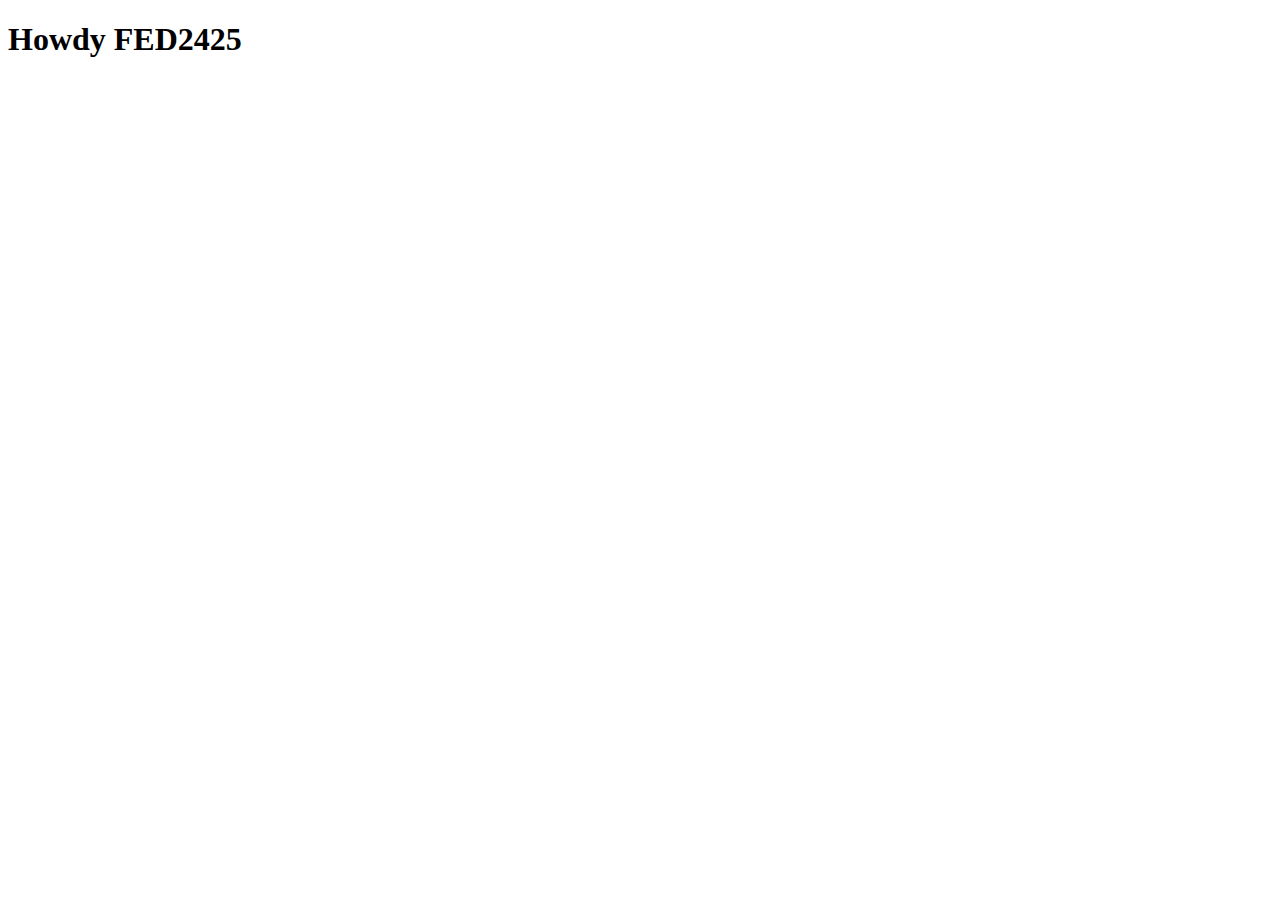
==== index.html @ ecd99db1 "Add files via upload" ====
<!DOCTYPE html>
<html lang="nl">
	
<head>
	<meta charset="UTF-8">
	<meta name="author" content="jouw naam">
	<meta name="viewport" content="width=device-width, initial-scale=1">
	
	<title>Howdy FED2425</title>
	
	<link href="styles/style.css" rel="stylesheet">
	<link rel="icon" type="image/svg+xml" href="images/favicon.svg">
</head>

<body>
	<h1>Howdy FED2425</h1>

	<script defer src="scripts/script.js"></script>
</body>
	
</html>
---- styles/style.css ----
/**************/
/* CSS REMEDY */
/**************/
*, *::after, *::before {
  box-sizing:border-box;  
}






/*********************/
/* CUSTOM PROPERTIES */
/*********************/
:root {
	/* startje */
	--color-text:#111;
	--color-background:#eee;
}





/****************/
/* JOUW STYLING */
/****************/

/* jouw code */
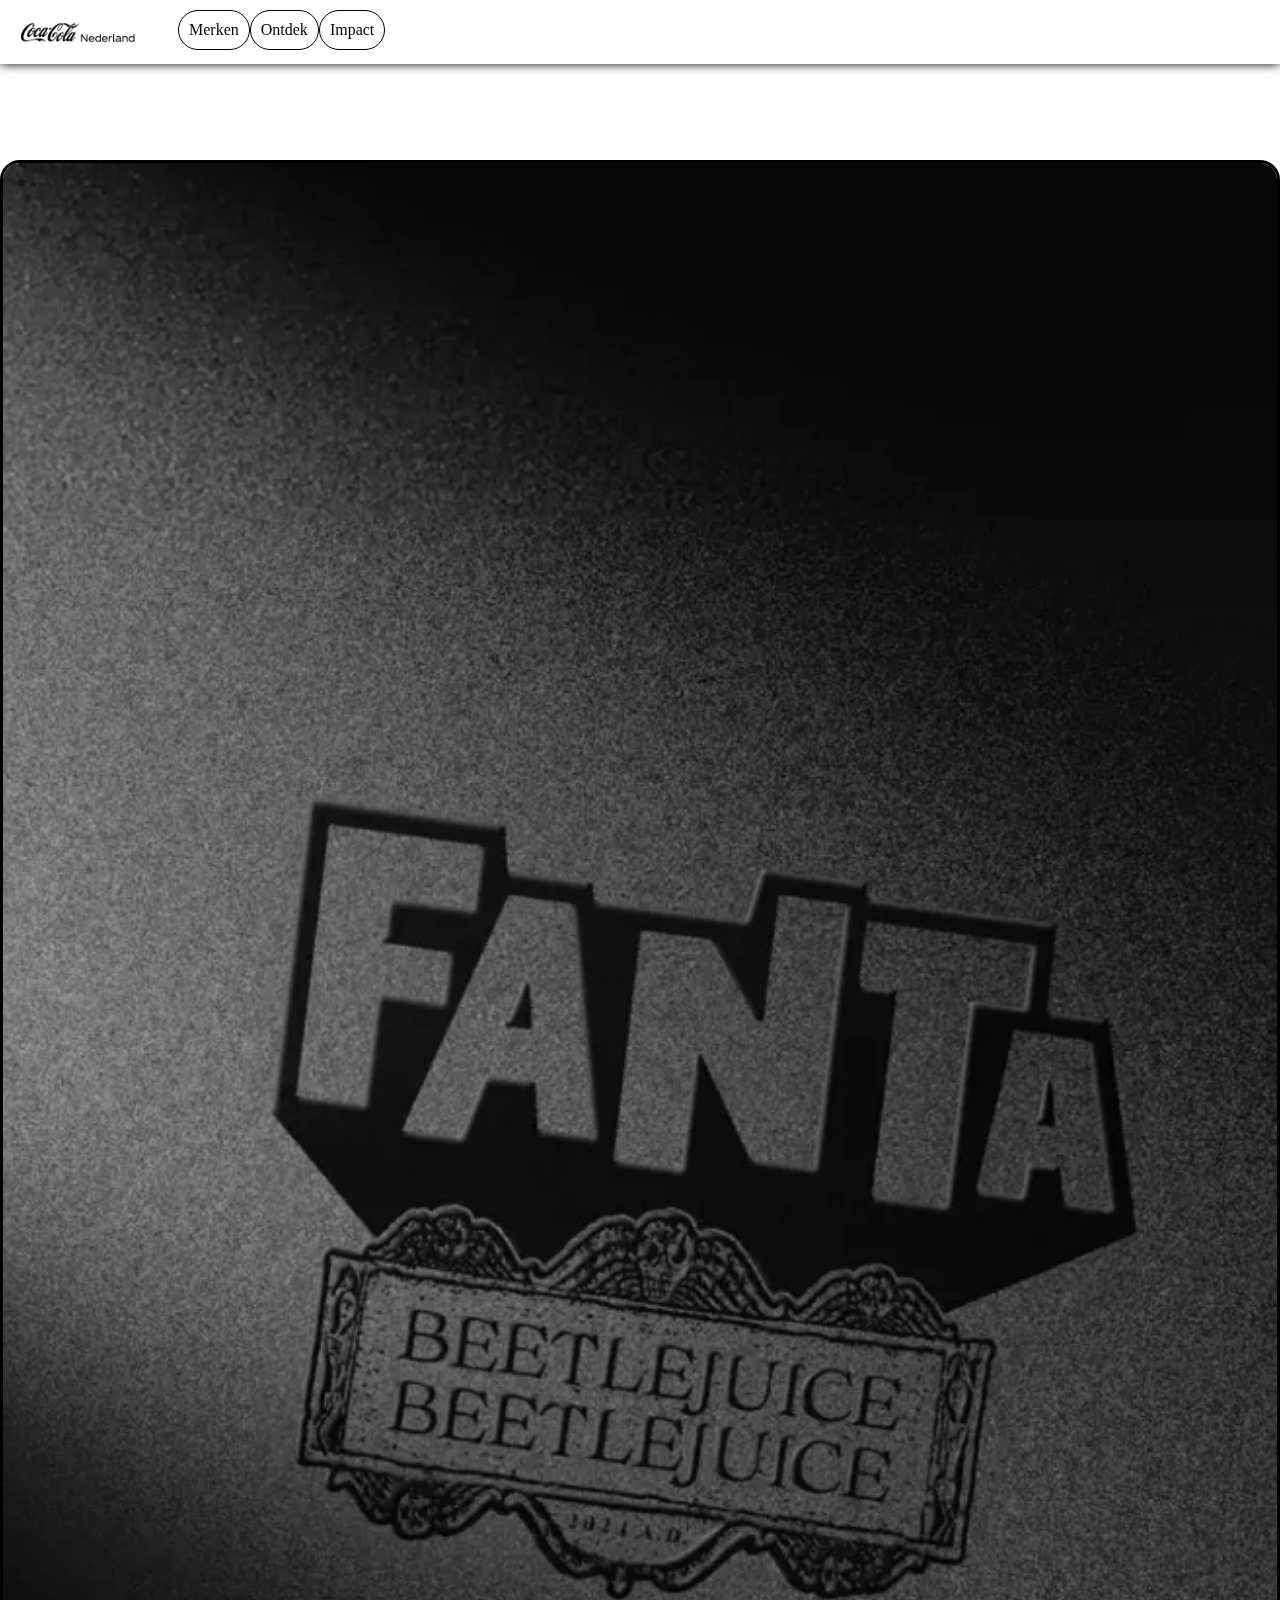
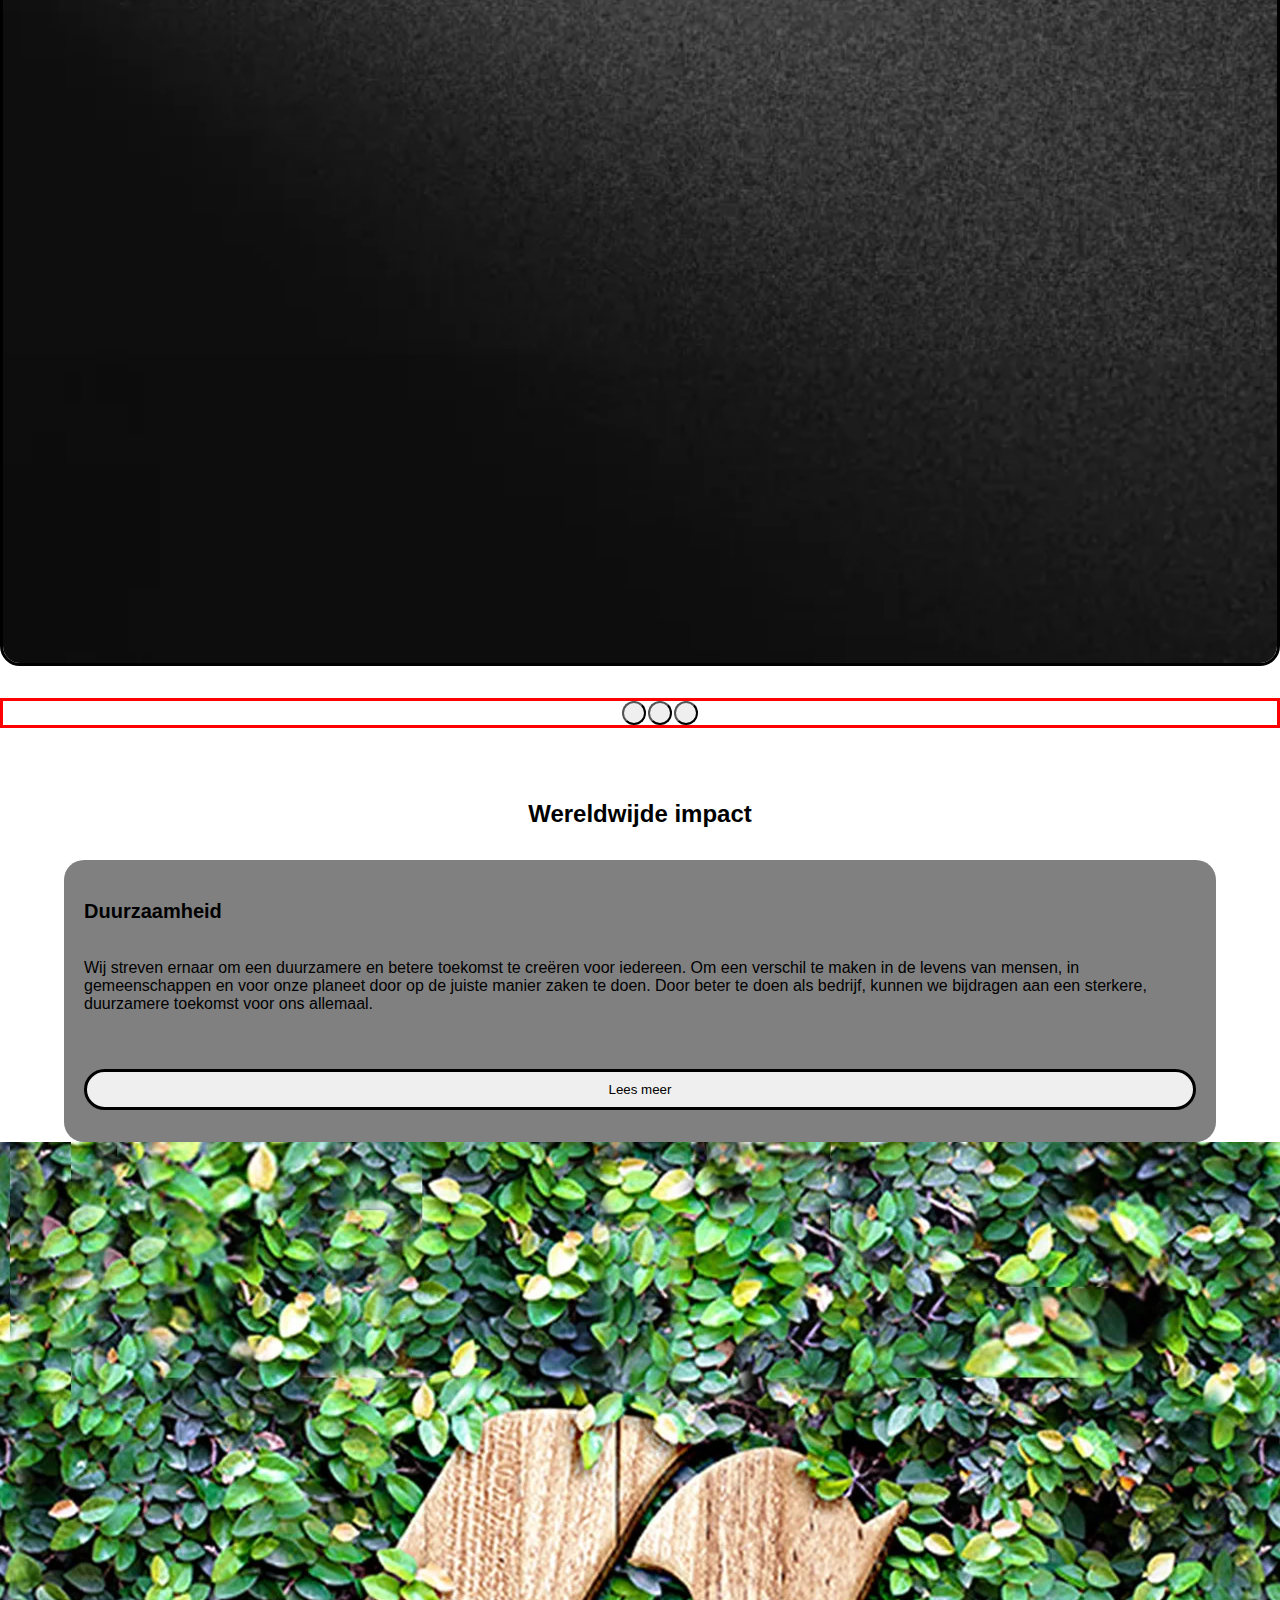
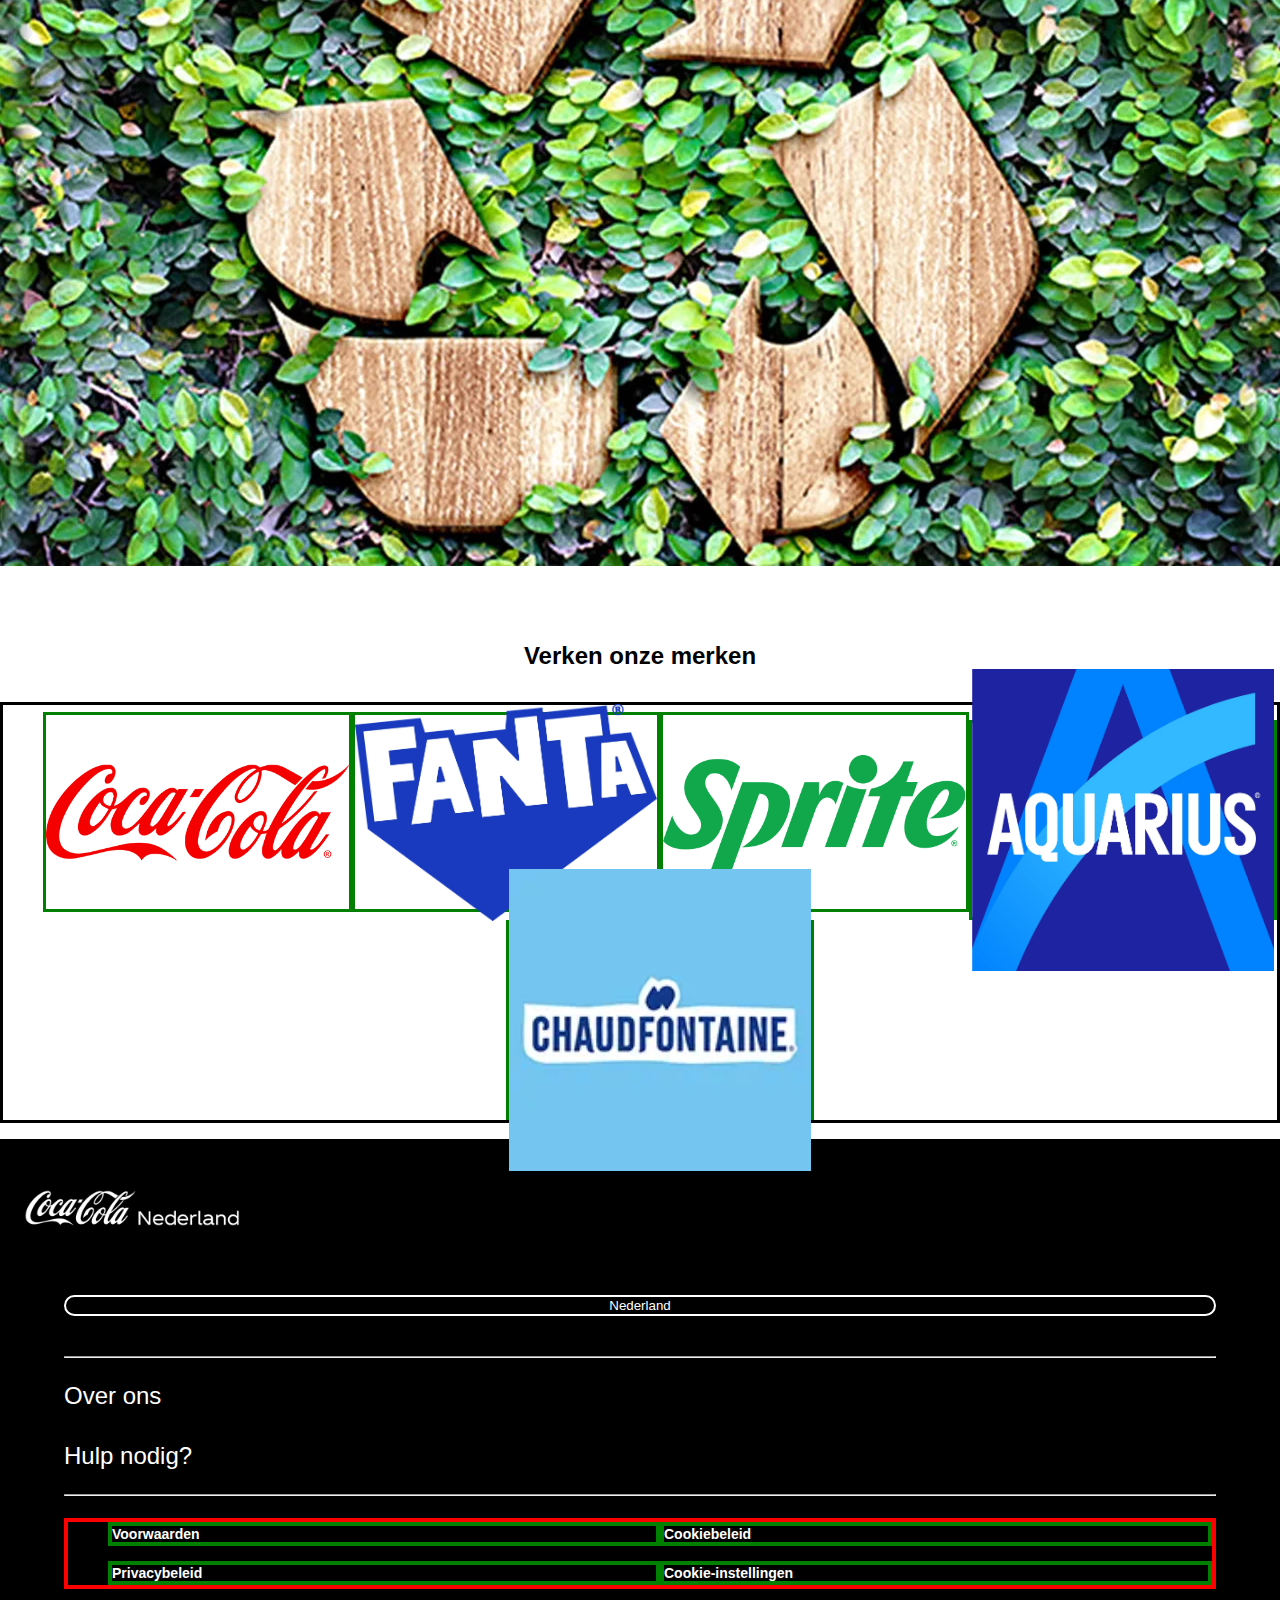
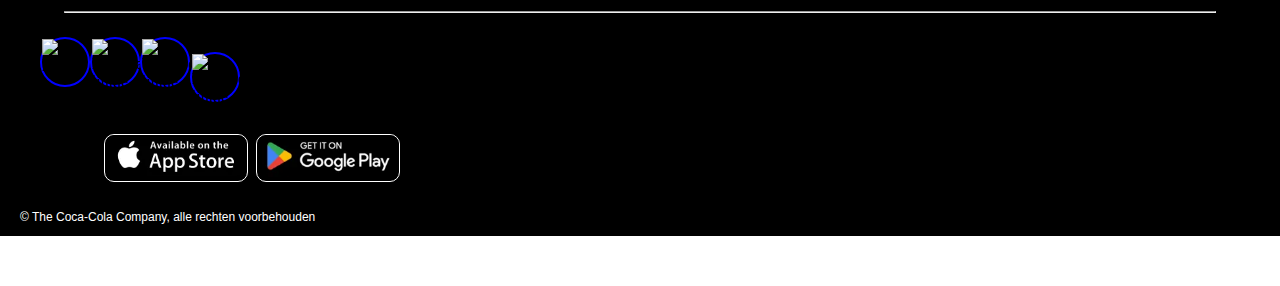
==== commit f4f7d9b7: "Add files via upload" ====
--- a/index.html
+++ b/index.html
@@ -3,19 +3,119 @@
 	
 <head>
 	<meta charset="UTF-8">
-	<meta name="author" content="jouw naam">
+	<meta name="author" content="Braham">
 	<meta name="viewport" content="width=device-width, initial-scale=1">
 	
-	<title>Howdy FED2425</title>
+	<title>De wereld verfrissen en het verschil maken | Coca-Cola NL</title>
 	
 	<link href="styles/style.css" rel="stylesheet">
-	<link rel="icon" type="image/svg+xml" href="images/favicon.svg">
+	<link rel="icon" type="image/svg+xml" href="images/Title_img.png">
 </head>
+<!-- Aan de button meer toevoegen, zoals een hover state, acgtive state en focus state -->
+<body>
+	<header>
+	<h1><a href="index.html"><img src="images/nederland-coca-cola-logo_black_600x96.png" alt="Coca Cola logo en home button"></a></h1>
+	<nav>
+		<ul>
+			<li>Merken</li>
+			<li>Ontdek</li>
+			<li>Impact</li>
+		</ul>
+	</nav>
+	</header>
 
-<body>
-	<h1>Howdy FED2425</h1>
+	<main class="index">
+		<section>
+			<!-- <ul>
+				<li><img src="" alt=""></li>
+			</ul> -->
+
+
+			<img src="images/Beetlejuice-Fanta.webp" alt="Beetlejuice Fanta plaatje">
+
+				<!-- <div> 
+					<img src="images/Carousel 2 img.webp" alt="Blije mensen in een zonnig gebied">
+				</div> -->
+			<ul>
+				<button class="carousel1" aria-label="Go to slide 1"></button>
+				<button class="carousel2" aria-label="Go to slide 2"></button>
+				<button class="carousel3" aria-label="go to slide 3"></button>
+			</ul>
+		</section>
+		<h2>Wereldwijde impact</h2>
+		<!-- Hier div weghalen en in de css dit rechtzetten door de section aan te spreken en niet de div:nth-of-type(3) -->
+			<section>
+				<h3>Duurzaamheid</h3>
+				<p>Wij streven ernaar om een duurzamere en betere toekomst te creëren voor iedereen. Om een verschil te maken in de levens van mensen, in gemeenschappen en voor onze planeet door op de juiste manier zaken te doen. Door beter te doen als bedrijf, kunnen we bijdragen aan een sterkere, duurzamere toekomst voor ons allemaal.</p>
+				<button>Lees meer</button>
+			</section>
+			<!-- article of andere vorm checekn! -->
+		<img src="images/Duurzaamheid-Coca-Cola.webp" alt="Duurzaamheid plaatje">
+		<section>
+			<h2>Verken onze merken</h2>
+				<ul>
+					<li><img src="images/Coca-Cola_Div-img.webp" alt="Coca-cola linkje"></li>
+					<li><img src="images/Fanta_div-img.webp" alt="Fanta linkje"></li>
+					<li><img src="images/Sprite.webp" alt="Sprite linkje"></li>
+					<li><img src="images/Aquarius.webp" alt="Aquarius linkje"></li>
+					<li><img src="images/Chaudfontaine.webp" alt="Chaudfontaine linkje"></li>
+				</ul>
+				<!-- Moet ik voor de alles bekijken knop een linkje gebruiken of kan dat ook met een button beschreven worden? -->
+		</section>
+	</main>
+	<!-- Footer maken!!!!!!!!!!!!!!!!!!!!!! -->
+	 <footer>
+		<section>
+			<h2><img src="images/nederland-coca-cola-logo_white_600x96.webp" alt="Coca-cola logo in het wit. Met een zwarte achtergrond in de footer"></h2>
+			<div>
+			<button>Nederland</button>
+			</div>
+			<hr>
+			<details>
+				<summary>Over ons</summary>
+				<ul>
+					<li>Ons bedrijf</li>
+					<li>Nieuws</li>
+					<li>Geschiedenis</li>
+					<li>Carière</li>
+				</ul>
+			</details>
+			<details>
+				<summary>Hulp nodig?</summary>
+				<ul>
+					<li>FAQ</li>
+					<li>Sitemap</li>
+					<li>Contact</li>
+				</ul>
+			</details>
+			<hr>
+			<ul>
+				<li>Voorwaarden</li>
+				<li>Cookiebeleid</li>
+				<li>Privacybeleid</li>
+				<li>Cookie-instellingen</li>
+			</ul>
+			<hr>
+			<ul>
+				<li><img src="" alt="X linkje"></li>
+				<li><img src="" alt="Instagram linkje"></li>
+				<li><img src="" alt="Youtube linkje"></li>
+				<li><img src="" alt="Facebook linkje"></li>
+			</ul>
+			<ul>
+				<li><img src="images/Apple_store.webp" alt="Apple store download linkje"></li>
+				<li><img src="images/Google_playstore.webp" alt="Google playstore download linkje"></li>
+			</ul>
+			<p>© The Coca‑Cola Company, alle rechten voorbehouden</p>
+		</section>
+	 </footer>
 
 	<script defer src="scripts/script.js"></script>
 </body>
 	
 </html>
+
+
+
+
+<!-- Bronnenlijst toevoegen!! -->--- a/styles/style.css
+++ b/styles/style.css
@@ -1,31 +1,535 @@
+
 /**************/
 /* CSS REMEDY */
 /**************/
 *, *::after, *::before {
-  box-sizing:border-box;  
-}
-
-
-
-
-
-
-/*********************/
-/* CUSTOM PROPERTIES */
-/*********************/
-:root {
-	/* startje */
-	--color-text:#111;
-	--color-background:#eee;
-}
-
-
-
-
-
-/****************/
-/* JOUW STYLING */
-/****************/
-
-/* jouw code */
-
+	box-sizing:border-box;  
+  }
+  
+  
+  /* * {
+	overflow-x: hidden;
+  } */
+  
+  
+  
+  /*********************/
+  /* CUSTOM PROPERTIES */
+  /*********************/
+  :root {
+	  /* startje */
+	  --color-text:#111;
+	  --color-background:#eee;
+	  /* color-scheme: light dark; */
+  }
+  
+  
+  
+  /* De font rechtzetten!!!!!!!!!!!!!!!!!!!!!!!!!!!!!!!!!!!!!!!!!!!!!!!!!!!!!!!!!!!!!!!!!!!!!!!!!!!!!!!!!!!!!!!!!!!!!!///////////////////////////////////////// */
+  
+  /****************/
+  /* JOUW STYLING */
+  /****************/
+  
+  /* jouw code */
+
+h2 {
+	font-family: sans-serif;
+	font-size: 24px;
+	letter-spacing: 0;
+}
+
+h3 {
+	font-family: sans-serif;
+	font-size: 20px;
+}
+
+p {
+	font-family: sans-serif;
+	font-size: 16px;
+	font-weight: 400;
+}
+
+summary {
+	font-family: sans-serif;
+	font-size: 14px;
+}
+
+
+
+
+
+body {
+	overflow-x: hidden;
+	margin: 0;
+	padding: 0;
+	margin-bottom: 50px;
+	/* Verander dit om de onderkant van de pagina te veranderen */
+	/* background-color: light dark (rgb(238, 238, 238) black);
+	color: light dark(black white); */
+}
+
+
+body header {
+	display: flex;
+	background-color: rgb(255, 255, 255);
+	width: 100%;
+	position: absolute;
+	overflow-x: hidden;
+	top: 0;
+	box-shadow: 0px 0px 10px 0px;
+	-webkit-backdrop-filter: blur(10px);
+	backdrop-filter: blur(10px);
+}
+
+
+
+/* Navbar */
+
+body header h1 img {
+	display: flex;
+	width: 4em;
+}
+
+h1 a {
+	display: flex;
+	margin-top: 1px;
+	transform: translateX(20px)
+} 
+
+Nav ul {
+	display: flex;
+	justify-content: space-around;
+	margin: 10px;
+	overflow: hidden;
+	list-style-type: none
+}
+
+nav li {
+	border: 1px solid black;
+	border-radius: 30px;
+	padding: 10px;
+}
+
+/* Hier begint de pagina */
+
+
+
+.index section:first-of-type img {
+	/* Maak de width en height 80% en zet dit recht */
+	width: 100%;
+	max-width: 90em;
+	height: 100%;
+	border-radius: 20px;
+	margin-top: 10em;
+	border: solid black;
+	display: flex;
+	justify-content: center;
+	align-items: center;
+	overflow: hidden;
+	cursor: grab;
+}
+
+/* main div:first-of-type img {
+	object-fit: cover;
+} */
+
+
+
+.index ul:first-of-type {
+	display: flex;
+	justify-content: center;
+	text-align: center;
+	margin-top: 2em;
+	border: 3px solid red;
+}
+
+.index ul:first-of-type button {
+	padding: 10px;
+	border-radius: 100%;
+	margin: 0 1px;
+}
+
+
+.index h2 {
+	text-align: center;
+	margin-top: 3em;
+}
+
+.index section:nth-of-type(2) {
+	background-color: grey;
+	/* box-shadow: 0px 0px 12px grey; */
+	margin-top: 2em;
+	border-radius: 20px;
+	padding: 20px;
+	padding-top: 20px;
+	padding-bottom: 2em;
+	display: flex;
+	flex-direction: column;
+	flex-wrap: unset;
+	margin-left: 5vw;
+	width: 90vw;
+	/* z-index: 1; */
+}
+
+.index section:nth-of-type(2) button {
+	border: 3px solid black;
+	padding: 10px;
+	border-radius: 48px;
+	width: 100%;
+	margin-top: 3em;
+	font-family: Arial, Helvetica, sans-serif;
+	font-size: 13.33px;
+}
+
+
+
+
+
+/* Hier de aanspreking goed checken */
+.index img:first-of-type {
+	align-items: center;
+	width: 100svw;
+	/* z-index: -1;
+	position: absolute;
+	transform: translateY(-100px); */
+}
+
+/* main div:nth-of-type(2) button {
+	border: 3px solid black;
+	padding: 10px;
+	border-radius: 48px;
+	width: 100%;
+	margin-top: 3em;
+}
+
+main div:nth-of-type(3) {
+	border: 2px solid black;
+	display: flex;
+	justify-content: center;
+	align-items: center;
+	width: 50%;
+	border-radius: 1em;
+}
+
+main div:nth-of-type(3) img {
+	padding: 3em;
+	padding-top: 5em;
+	padding-bottom: 5em;
+}
+
+main div:nth-of-type(4) {
+	border: 2px solid black;
+	display: flex;
+	justify-content: center;
+	align-items: center;
+	width: 50%;
+	border-radius: 1em;
+}
+
+main div:nth-of-type(4) img {
+	padding: 3em;
+	padding-top: 5em;
+	padding-bottom: 5em;
+} */
+
+
+/* nog een div toevoegen om de coca cola en fanta te flexen en daarna naast elkaar te zetten. */
+
+
+
+/* main section:nth-of-type(3) ul {
+	display: flex;
+	flex-wrap: wrap;
+	list-style-type: none;
+	gap: 1em;
+	align-items: center;
+	justify-content: center;
+}
+
+main section:nth-of-type(3) ul li {
+	border: 5px solid black;
+	padding: 1em;
+	border-radius: 20px;
+	flex-basis: 25%;
+}
+
+main section:nth-of-type(3) ul li img {
+	min-width: 4em;
+	max-width: 8em;
+} */
+
+
+
+
+.index section:nth-of-type(3) ul {
+	display: flex;
+	flex-wrap: wrap;
+	border: 3px solid black;
+	align-items: center;
+	justify-content: center;
+}
+
+.index section:nth-of-type(3) ul li {
+	flex-basis: 25%;
+	list-style-type: none;
+	border: 3px solid green;
+	display: flex;
+	flex-direction: column;
+	align-items: center;
+	justify-content: center;
+	height: 200px;
+	width: 200px;
+	
+}
+
+.index section:nth-of-type(3) ul li img {
+	max-width: 100%;	
+}
+
+
+
+
+
+
+
+
+
+
+/* Hier begint de footer */
+
+
+body footer {
+	display: flex;
+	/* width: 100%;
+	bottom: 0;
+	left: 0; */
+	background-color: black;
+}
+
+body footer section h2 img {
+	display: flex;
+	width: 10em;
+	top: 0;
+	margin-left: 1em;
+}
+
+body footer section {
+	display: flex;
+	flex-direction: column;
+	margin-top: 30px;
+	width: 100vw;
+}
+
+/* Ik gebruik hier div om zo beter de button in het midden te krijgen */
+
+body footer section div:first-of-type {
+	display: flex;
+	justify-content: center;
+	align-items: center;
+	width: 100%;
+	margin-top: 3em;
+	margin-bottom: 2em;
+}
+
+body footer section button {
+	display: flex;
+	align-items: center;
+	justify-content: center;
+	background-color: black;
+	color: white;
+	border: 2px solid white;
+	border-radius: 20px;
+	width: 90%;
+}
+
+body footer section hr {
+	display: flex;
+	height: 0;
+	width: 90%;
+	bottom: 0;
+}
+
+/* Details tab */
+
+body footer section details {
+	display: flex;
+	flex-direction: column;
+	color: white;
+	background-color: transparent;
+	padding: 1em 0;
+}
+
+/* Hier nog de pijl toevoegen om de detailstab in of uit te klappen */
+
+body footer section details summary {
+	width: 90%;
+	margin: auto;
+	list-style-type: none;
+	font-size: 24px;
+}
+
+body footer section ul:first-of-type {
+	display: flex;
+	flex-wrap: wrap;
+	width: 90%;
+	margin-left: auto;
+	margin-right: auto;
+	font-family: sans-serif;
+	font-size: 14px;
+	font-weight: 700;
+	font-stretch: normal;
+	border: 4px solid red;
+}
+
+body footer section ul:first-of-type li {
+	flex-basis: 50%;
+	color: white;
+	list-style-type: none;
+	border: 4px solid green;
+}
+
+body footer section ul:first-of-type li:nth-of-type(3), li:nth-of-type(4) {
+	margin-top: 15px;
+}
+
+body footer section ul:nth-of-type(2) {
+	display: flex;
+	align-items: left;
+	flex-direction: row;
+}
+
+body footer section ul:nth-of-type(2) li {
+	list-style-type: none;
+	border: 2px solid blue;
+	width: 50px;
+	height: 50px;
+	border-radius: 50%;
+}
+
+body footer section ul:last-of-type {
+	display: flex;
+	flex-direction: row;
+	width: 90%;
+	margin-left: auto;
+	margin-right: auto;
+	gap: .5em;
+}
+
+body footer section ul:last-of-type li {
+	border: 1px solid white;
+	width: 9em;
+	border-radius: 10px;
+}
+
+body footer section ul:last-of-type li img {
+	width: 100%;
+	border-radius: 10px;
+}
+
+body footer section p:last-of-type {
+	display: flex;
+	width: 90%;
+	margin-left: 20px;
+	margin-right: auto;
+	color: white;
+	font-size: 12px;
+	font-weight: 400;
+}
+
+
+
+
+/* Pagina 2 Fanta */
+
+
+/* Img verandert niet in portrait view!!! */
+.Fanta div:first-of-type {
+	width: 20em;
+	border: 10px solid black;
+}
+
+
+.Fanta div:first-of-type img {
+	width: auto;
+	height: auto;
+	max-width: 100%;
+	max-height: 100%;
+	object-fit: cover;
+	/* display: flex;
+	align-items: center;
+	justify-content: center;
+	margin-left: auto;
+	margin-right: auto;
+	width: 30em; */
+}
+
+
+.Fanta h2:first-of-type {
+	display: flex;
+	align-items: center;
+	justify-content: center;
+	font-size: 28px;
+	font-weight: 700;
+}
+
+
+/* Section met allemaal flessen */
+
+
+.Fanta section img:first-of-type {
+	display: block;
+	margin-left: auto;
+	margin-right: auto;
+	width: 80%;
+	border-radius: 20px;
+	box-shadow: 0px 0px 12px grey;
+	margin-bottom: 4em;
+	margin-top: 4em;
+}
+
+.Fanta section h3:first-of-type {
+	display: flex;
+	align-items: center;
+	justify-content: center;
+}
+
+.Fanta section p:first-of-type {
+	display: flex;
+	text-align: center;
+	width: 85%;
+	margin-left: auto;
+	margin-right: auto;
+}
+
+.Fanta section p:nth-of-type(2) {
+	display: flex;
+	text-align: center;
+	justify-content: center;
+	width: 85%;
+	margin-left: auto;
+	margin-right: auto;
+}
+
+.Fanta section p:nth-of-type(3) {
+	display: flex;
+	text-align: center;
+	justify-content: center;
+	width: 85%;
+	margin-left: auto;
+	margin-right: auto;
+}
+
+.Fanta section details summary {
+	display: flex;
+	align-items: center;
+	justify-content: center;
+	font-size: 18px;
+	font-weight: bold;
+}
+
+.Fanta section details hr:first-of-type {
+	width: 90%;
+	height: 10px;
+	background-color: lightgray;
+}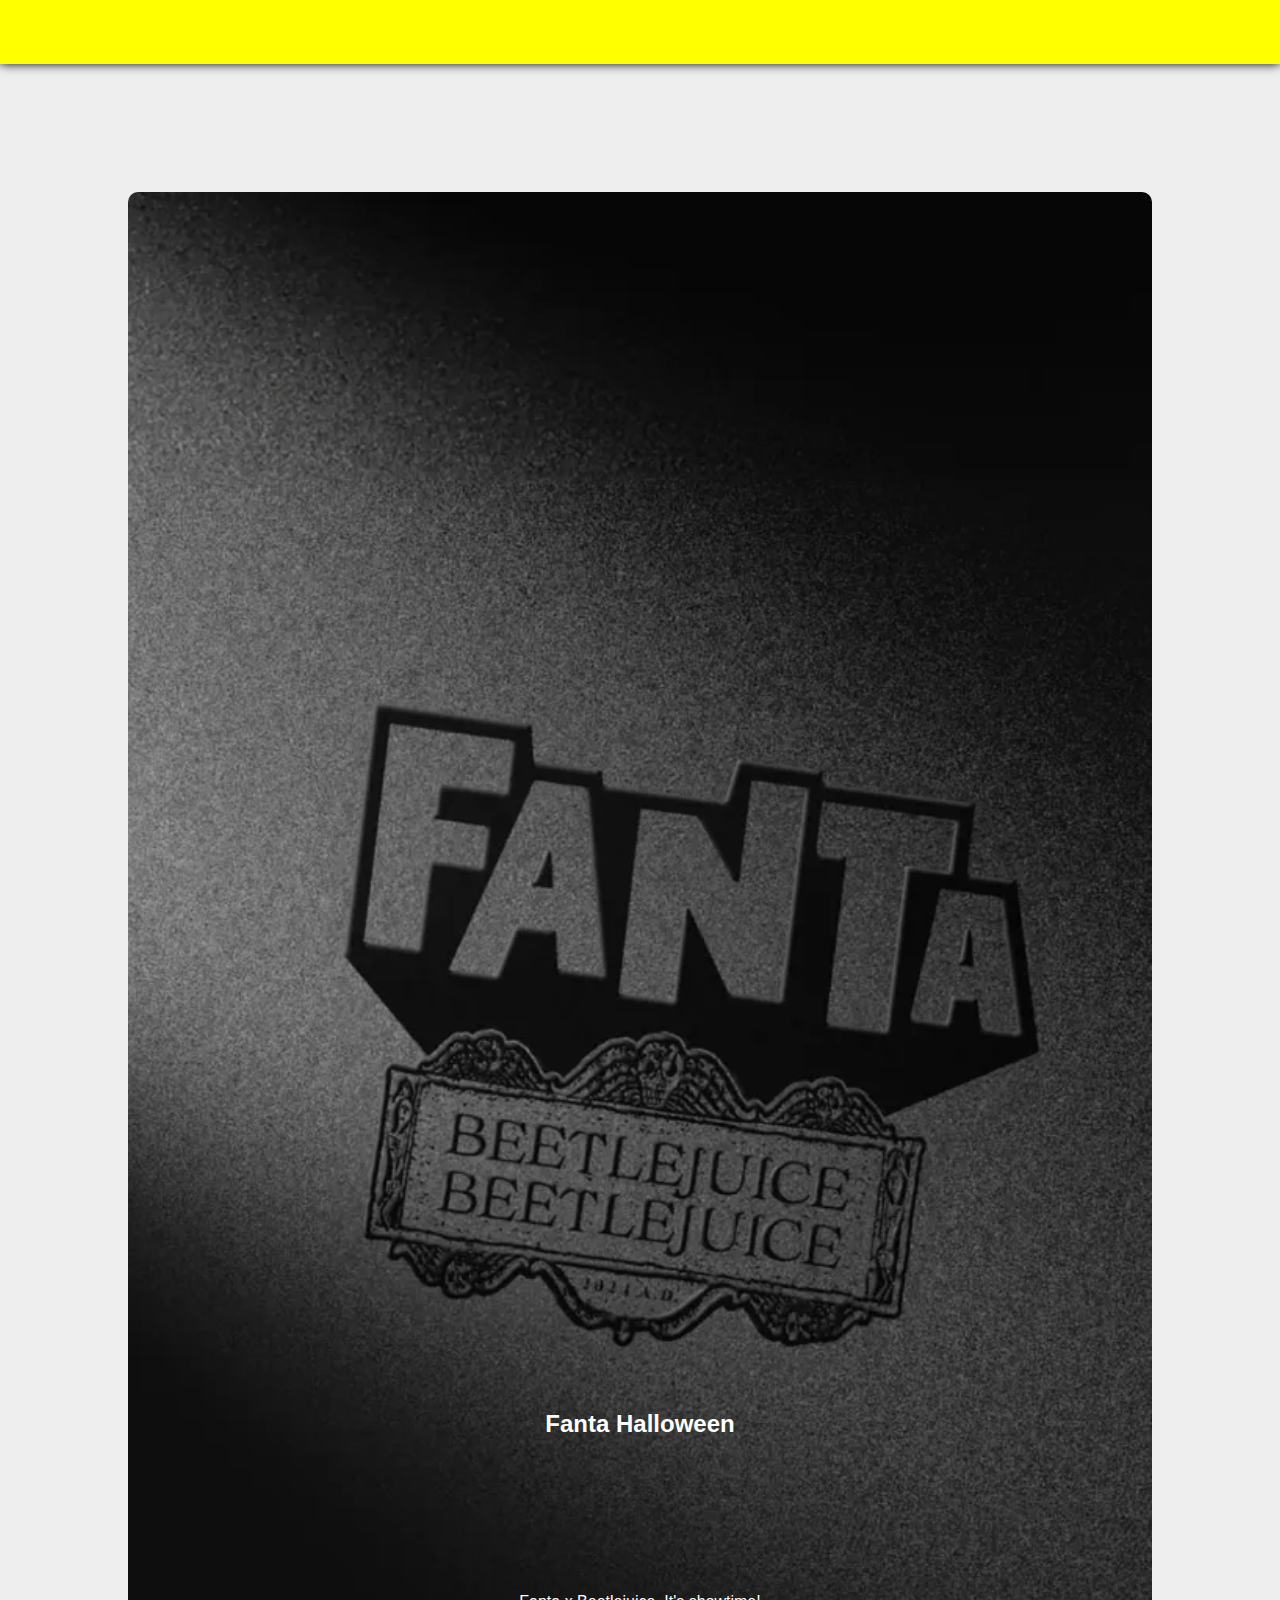
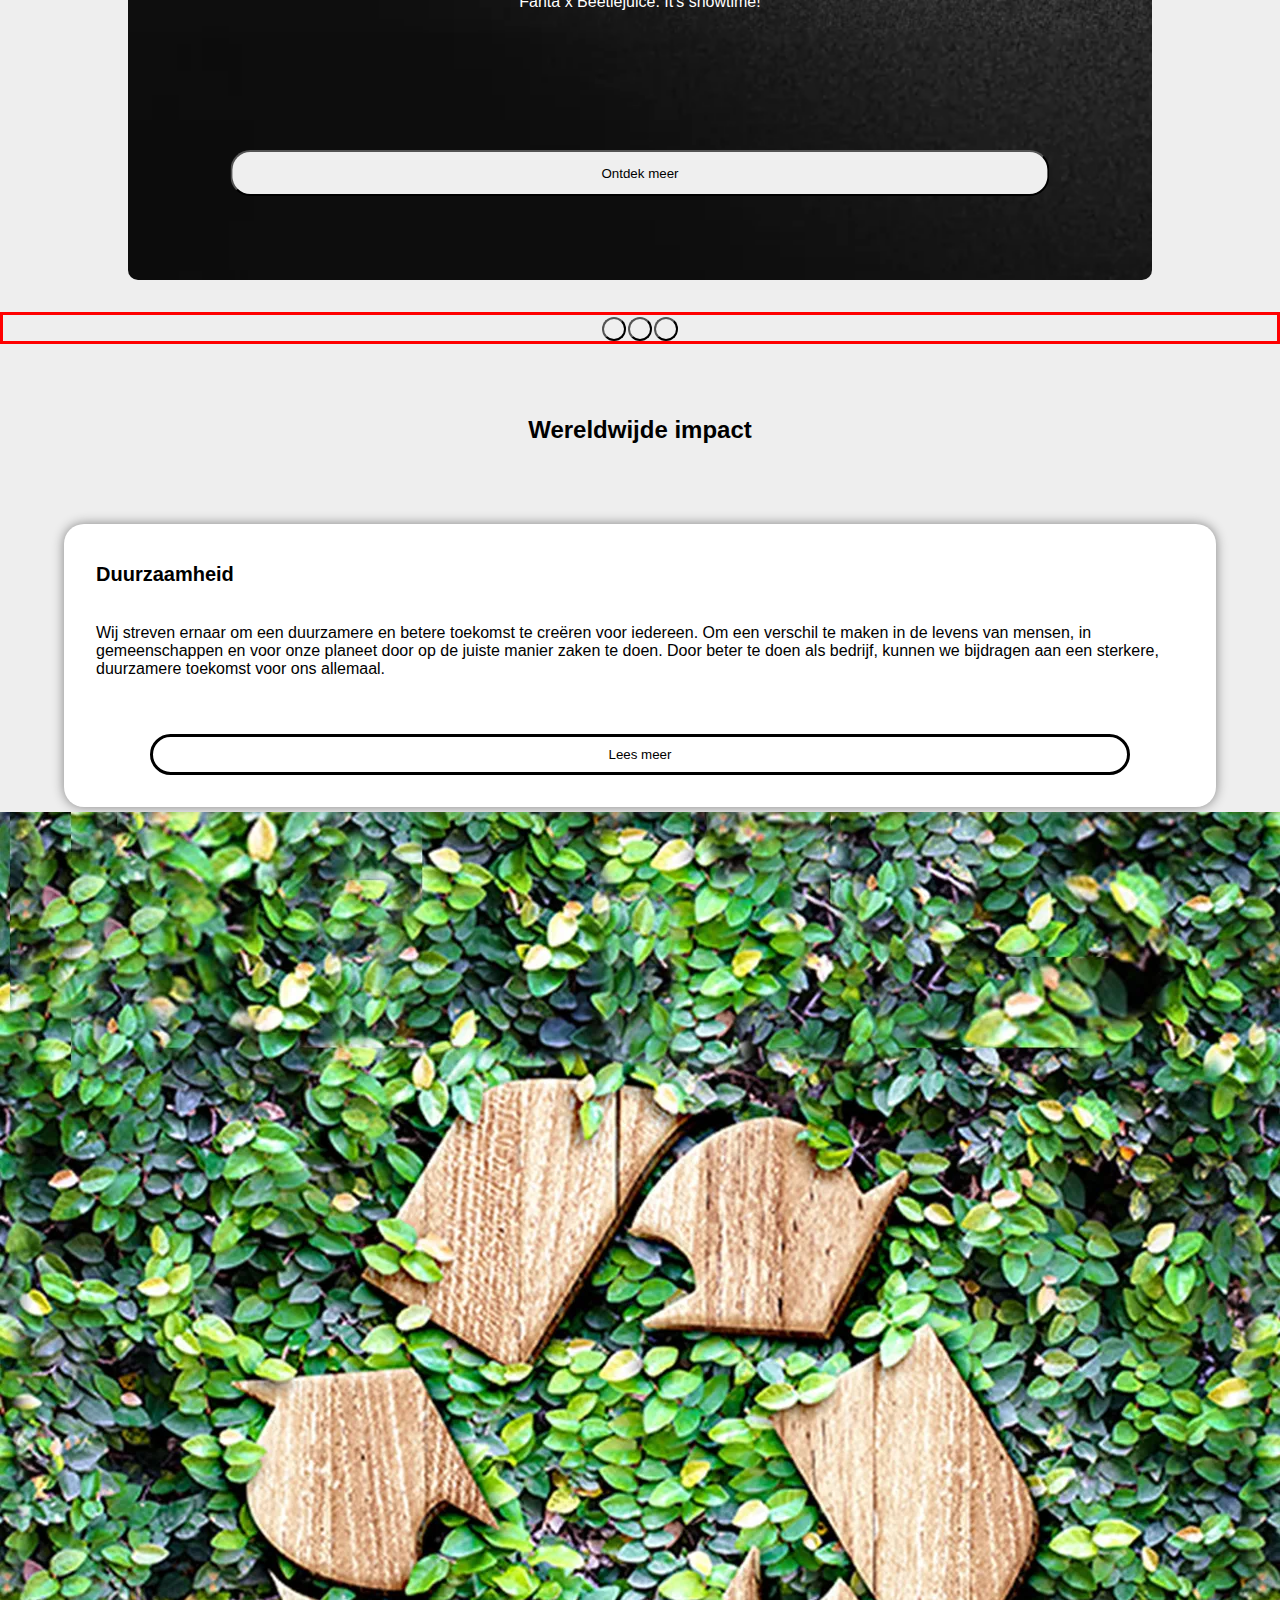
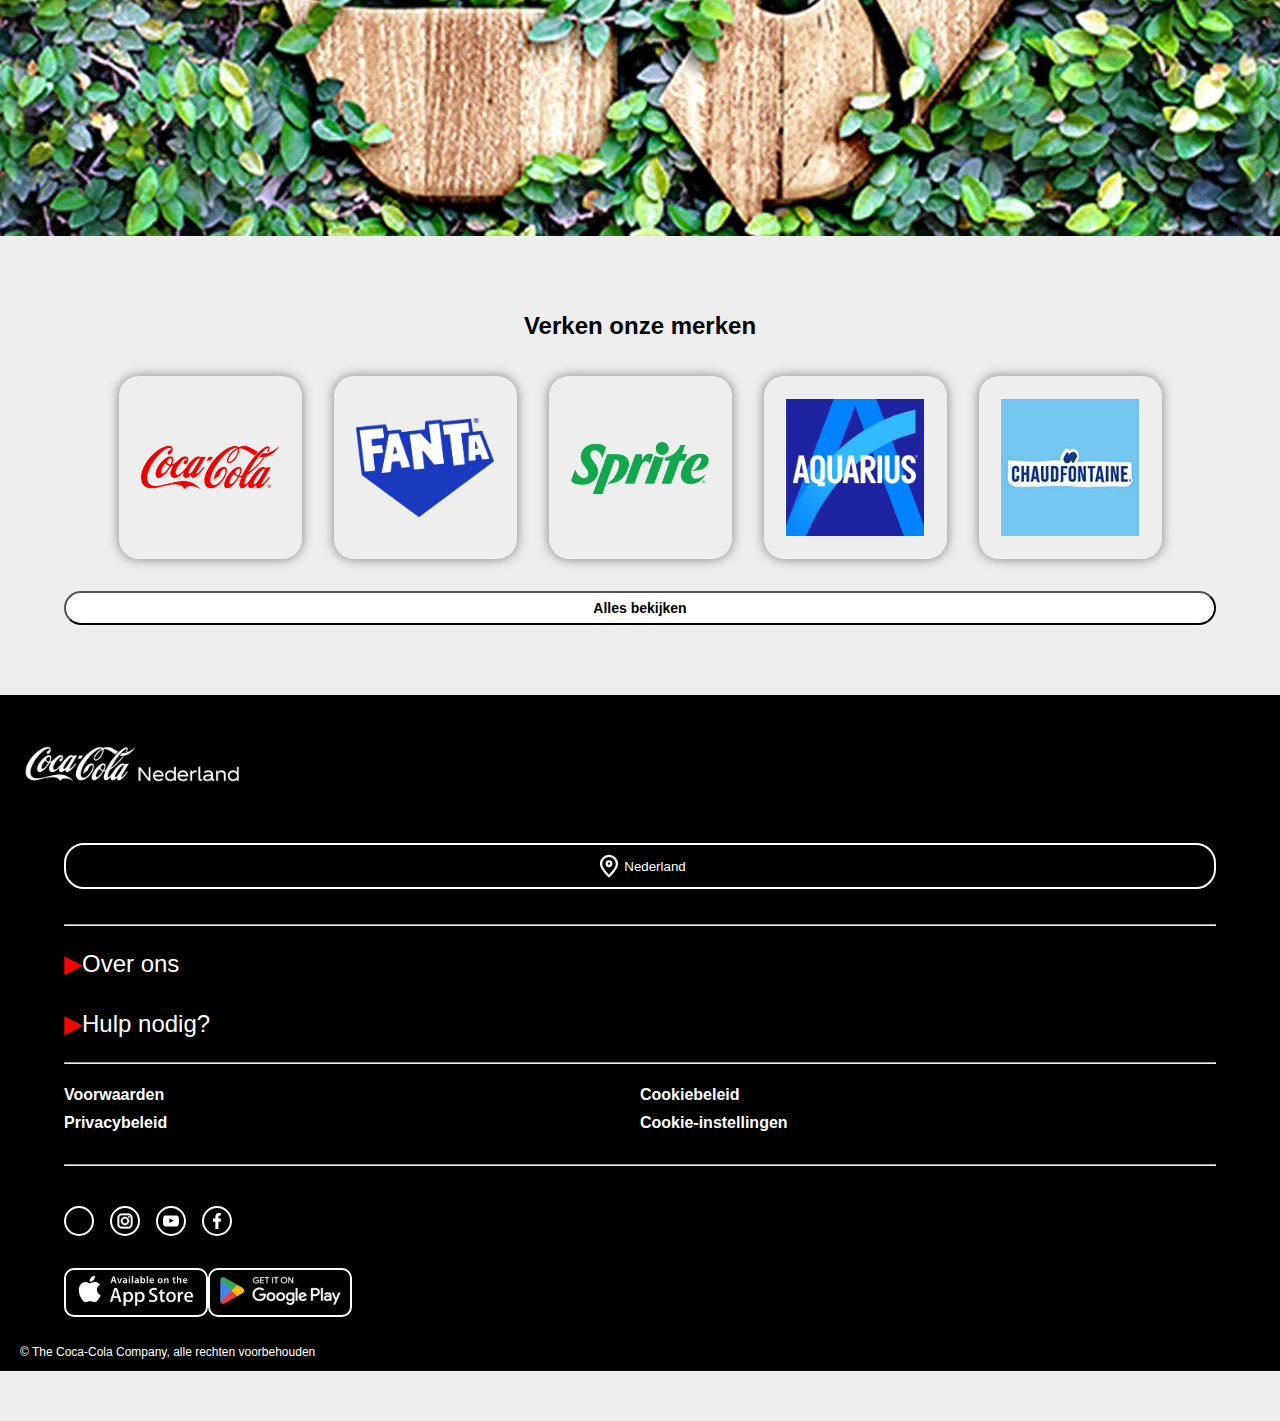
==== commit 8da6c955: "Add files via upload" ====
--- a/index.html
+++ b/index.html
@@ -15,6 +15,11 @@
 <body>
 	<header>
 	<h1><a href="index.html"><img src="images/nederland-coca-cola-logo_black_600x96.png" alt="Coca Cola logo en home button"></a></h1>
+	<button>
+		<hr>
+		<hr>
+		<hr>
+	</button>
 	<nav>
 		<ul>
 			<li>Merken</li>
@@ -29,47 +34,56 @@
 			<!-- <ul>
 				<li><img src="" alt=""></li>
 			</ul> -->
-
-
+<!-- Div of niet?//////////////////////////////////////////////////////////// -->
+			
 			<img src="images/Beetlejuice-Fanta.webp" alt="Beetlejuice Fanta plaatje">
-
+			<h2>Fanta Halloween</h2>
+			<p>Fanta x Beetlejuice. It's showtime!</p>
+			<button>Ontdek meer</button>
+		</section>
 				<!-- <div> 
 					<img src="images/Carousel 2 img.webp" alt="Blije mensen in een zonnig gebied">
 				</div> -->
+				<!-- Hier omheen de li omheen zetten. -->
+		<section>
 			<ul>
-				<button class="carousel1" aria-label="Go to slide 1"></button>
-				<button class="carousel2" aria-label="Go to slide 2"></button>
-				<button class="carousel3" aria-label="go to slide 3"></button>
+				<li><button class="carousel1" aria-label="Go to slide 1"></button></li>
+				<li><button class="carousel2" aria-label="Go to slide 2"></button></li>
+				<li><button class="carousel3" aria-label="go to slide 3"></button></li>
 			</ul>
 		</section>
 		<h2>Wereldwijde impact</h2>
 		<!-- Hier div weghalen en in de css dit rechtzetten door de section aan te spreken en niet de div:nth-of-type(3) -->
 			<section>
+				<aside>
 				<h3>Duurzaamheid</h3>
 				<p>Wij streven ernaar om een duurzamere en betere toekomst te creëren voor iedereen. Om een verschil te maken in de levens van mensen, in gemeenschappen en voor onze planeet door op de juiste manier zaken te doen. Door beter te doen als bedrijf, kunnen we bijdragen aan een sterkere, duurzamere toekomst voor ons allemaal.</p>
 				<button>Lees meer</button>
+				</aside>
+				<img src="images/Duurzaamheid-Coca-Cola.webp" alt="Duurzaamheid plaatje">
 			</section>
 			<!-- article of andere vorm checekn! -->
-		<img src="images/Duurzaamheid-Coca-Cola.webp" alt="Duurzaamheid plaatje">
+		<!-- <img src="images/Duurzaamheid-Coca-Cola.webp" alt="Duurzaamheid plaatje"> -->
 		<section>
 			<h2>Verken onze merken</h2>
 				<ul>
 					<li><img src="images/Coca-Cola_Div-img.webp" alt="Coca-cola linkje"></li>
-					<li><img src="images/Fanta_div-img.webp" alt="Fanta linkje"></li>
+					<li><a href="Fanta.html"><img src="images/Fanta_div-img.webp" alt="Fanta linkje"></a></li>
 					<li><img src="images/Sprite.webp" alt="Sprite linkje"></li>
 					<li><img src="images/Aquarius.webp" alt="Aquarius linkje"></li>
 					<li><img src="images/Chaudfontaine.webp" alt="Chaudfontaine linkje"></li>
 				</ul>
 				<!-- Moet ik voor de alles bekijken knop een linkje gebruiken of kan dat ook met een button beschreven worden? -->
 		</section>
+		<button>Alles bekijken</button>
 	</main>
 	<!-- Footer maken!!!!!!!!!!!!!!!!!!!!!! -->
 	 <footer>
 		<section>
 			<h2><img src="images/nederland-coca-cola-logo_white_600x96.webp" alt="Coca-cola logo in het wit. Met een zwarte achtergrond in de footer"></h2>
-			<div>
-			<button>Nederland</button>
-			</div>
+			<button><svg width="30px" height="40px" viewBox="-1.2 -1.2 26.40 26.40" fill="none" xmlns="http://www.w3.org/2000/svg" stroke="#ffffff"><g id="SVGRepo_bgCarrier" stroke-width="0"></g><g id="SVGRepo_tracerCarrier" stroke-linecap="round" stroke-linejoin="round"></g><g id="SVGRepo_iconCarrier"> <path d="M12 21C15.5 17.4 19 14.1764 19 10.2C19 6.22355 15.866 3 12 3C8.13401 3 5 6.22355 5 10.2C5 14.1764 8.5 17.4 12 21Z" stroke="#ffffff" stroke-width="2" stroke-linecap="round" stroke-linejoin="round"></path> <path d="M12 12C13.1046 12 14 11.1046 14 10C14 8.89543 13.1046 8 12 8C10.8954 8 10 8.89543 10 10C10 11.1046 10.8954 12 12 12Z" stroke="#ffffff" stroke-width="2" stroke-linecap="round" stroke-linejoin="round"></path> </g></svg>Nederland</button>
+			<!-- Bronnen -->
+			<!-- https://www.svgrepo.com/svg/532540/location-pin-alt-1?edit=true -->
 			<hr>
 			<details>
 				<summary>Over ons</summary>
@@ -89,7 +103,7 @@
 				</ul>
 			</details>
 			<hr>
-			<ul>
+			<ul class="informatie">
 				<li>Voorwaarden</li>
 				<li>Cookiebeleid</li>
 				<li>Privacybeleid</li>
@@ -97,12 +111,16 @@
 			</ul>
 			<hr>
 			<ul>
-				<li><img src="" alt="X linkje"></li>
-				<li><img src="" alt="Instagram linkje"></li>
-				<li><img src="" alt="Youtube linkje"></li>
-				<li><img src="" alt="Facebook linkje"></li>
+				<li></li>
+				<li><svg width="20px" height="20px" viewBox="0 0 24 24" fill="none" xmlns="http://www.w3.org/2000/svg" stroke="#ffffff"><g id="SVGRepo_bgCarrier" stroke-width="0"></g><g id="SVGRepo_tracerCarrier" stroke-linecap="round" stroke-linejoin="round"></g><g id="SVGRepo_iconCarrier"> <path fill-rule="evenodd" clip-rule="evenodd" d="M12 18C15.3137 18 18 15.3137 18 12C18 8.68629 15.3137 6 12 6C8.68629 6 6 8.68629 6 12C6 15.3137 8.68629 18 12 18ZM12 16C14.2091 16 16 14.2091 16 12C16 9.79086 14.2091 8 12 8C9.79086 8 8 9.79086 8 12C8 14.2091 9.79086 16 12 16Z" fill="#ffffff"></path> <path d="M18 5C17.4477 5 17 5.44772 17 6C17 6.55228 17.4477 7 18 7C18.5523 7 19 6.55228 19 6C19 5.44772 18.5523 5 18 5Z" fill="#ffffff"></path> <path fill-rule="evenodd" clip-rule="evenodd" d="M1.65396 4.27606C1 5.55953 1 7.23969 1 10.6V13.4C1 16.7603 1 18.4405 1.65396 19.7239C2.2292 20.8529 3.14708 21.7708 4.27606 22.346C5.55953 23 7.23969 23 10.6 23H13.4C16.7603 23 18.4405 23 19.7239 22.346C20.8529 21.7708 21.7708 20.8529 22.346 19.7239C23 18.4405 23 16.7603 23 13.4V10.6C23 7.23969 23 5.55953 22.346 4.27606C21.7708 3.14708 20.8529 2.2292 19.7239 1.65396C18.4405 1 16.7603 1 13.4 1H10.6C7.23969 1 5.55953 1 4.27606 1.65396C3.14708 2.2292 2.2292 3.14708 1.65396 4.27606ZM13.4 3H10.6C8.88684 3 7.72225 3.00156 6.82208 3.0751C5.94524 3.14674 5.49684 3.27659 5.18404 3.43597C4.43139 3.81947 3.81947 4.43139 3.43597 5.18404C3.27659 5.49684 3.14674 5.94524 3.0751 6.82208C3.00156 7.72225 3 8.88684 3 10.6V13.4C3 15.1132 3.00156 16.2777 3.0751 17.1779C3.14674 18.0548 3.27659 18.5032 3.43597 18.816C3.81947 19.5686 4.43139 20.1805 5.18404 20.564C5.49684 20.7234 5.94524 20.8533 6.82208 20.9249C7.72225 20.9984 8.88684 21 10.6 21H13.4C15.1132 21 16.2777 20.9984 17.1779 20.9249C18.0548 20.8533 18.5032 20.7234 18.816 20.564C19.5686 20.1805 20.1805 19.5686 20.564 18.816C20.7234 18.5032 20.8533 18.0548 20.9249 17.1779C20.9984 16.2777 21 15.1132 21 13.4V10.6C21 8.88684 20.9984 7.72225 20.9249 6.82208C20.8533 5.94524 20.7234 5.49684 20.564 5.18404C20.1805 4.43139 19.5686 3.81947 18.816 3.43597C18.5032 3.27659 18.0548 3.14674 17.1779 3.0751C16.2777 3.00156 15.1132 3 13.4 3Z" fill="#ffffff"></path> </g></svg></li>
+				<li><svg width="20px" height="20px" viewBox="0 -3 20 20" version="1.1" xmlns="http://www.w3.org/2000/svg" xmlns:xlink="http://www.w3.org/1999/xlink" fill="#ffffff" stroke="#ffffff"><g id="SVGRepo_bgCarrier" stroke-width="0"></g><g id="SVGRepo_tracerCarrier" stroke-linecap="round" stroke-linejoin="round"></g><g id="SVGRepo_iconCarrier"> <title>youtube [#ffffff]</title> <desc>Created with Sketch.</desc> <defs> </defs> <g id="Page-1" stroke="none" stroke-width="1" fill="none" fill-rule="evenodd"> <g id="Dribbble-Light-Preview" transform="translate(-300.000000, -7442.000000)" fill="#ffffff"> <g id="icons" transform="translate(56.000000, 160.000000)"> <path d="M251.988432,7291.58588 L251.988432,7285.97425 C253.980638,7286.91168 255.523602,7287.8172 257.348463,7288.79353 C255.843351,7289.62824 253.980638,7290.56468 251.988432,7291.58588 M263.090998,7283.18289 C262.747343,7282.73013 262.161634,7282.37809 261.538073,7282.26141 C259.705243,7281.91336 248.270974,7281.91237 246.439141,7282.26141 C245.939097,7282.35515 245.493839,7282.58153 245.111335,7282.93357 C243.49964,7284.42947 244.004664,7292.45151 244.393145,7293.75096 C244.556505,7294.31342 244.767679,7294.71931 245.033639,7294.98558 C245.376298,7295.33761 245.845463,7295.57995 246.384355,7295.68865 C247.893451,7296.0008 255.668037,7296.17532 261.506198,7295.73552 C262.044094,7295.64178 262.520231,7295.39147 262.895762,7295.02447 C264.385932,7293.53455 264.28433,7285.06174 263.090998,7283.18289" id="youtube-[#ffffff]"> </path> </g> </g> </g> </g></svg></li>
+				<li><svg width="20px" height="20px" viewBox="-5 0 20 20" version="1.1" xmlns="http://www.w3.org/2000/svg" xmlns:xlink="http://www.w3.org/1999/xlink" fill="#ffffff" stroke="#ffffff"><g id="SVGRepo_bgCarrier" stroke-width="0"></g><g id="SVGRepo_tracerCarrier" stroke-linecap="round" stroke-linejoin="round"></g><g id="SVGRepo_iconCarrier"> <title>facebook [#ffffff]</title> <desc>Created with Sketch.</desc> <defs> </defs> <g id="Page-1" stroke="none" stroke-width="1" fill="none" fill-rule="evenodd"> <g id="Dribbble-Light-Preview" transform="translate(-385.000000, -7399.000000)" fill="#ffffff"> <g id="icons" transform="translate(56.000000, 160.000000)"> <path d="M335.821282,7259 L335.821282,7250 L338.553693,7250 L339,7246 L335.821282,7246 L335.821282,7244.052 C335.821282,7243.022 335.847593,7242 337.286884,7242 L338.744689,7242 L338.744689,7239.14 C338.744689,7239.097 337.492497,7239 336.225687,7239 C333.580004,7239 331.923407,7240.657 331.923407,7243.7 L331.923407,7246 L329,7246 L329,7250 L331.923407,7250 L331.923407,7259 L335.821282,7259 Z" id="facebook-[#ffffff]"> </path> </g> </g> </g> </g></svg></li>
 			</ul>
-			<ul>
+			<!-- Bronnen -->
+			<!-- https://www.svgrepo.com/svg/521711/instagram?edit=true -->
+			<!-- https://www.svgrepo.com/svg/513089/youtube-168?edit=true -->
+			<!-- https://www.svgrepo.com/svg/512120/facebook-176?edit=true -->
+			<ul class="Social_Media">
 				<li><img src="images/Apple_store.webp" alt="Apple store download linkje"></li>
 				<li><img src="images/Google_playstore.webp" alt="Google playstore download linkje"></li>
 			</ul>
@@ -115,7 +133,8 @@
 	
 </html>
 
+<!-- iconen opnieuw zoeken en downloaden en dan rechtzetten in de li. -->
 
 
-
-<!-- Bronnenlijst toevoegen!! -->+<!-- Bronnenlijst toevoegen!! -->
+<!-- https://icons8.com/icons/set/x -->--- a/styles/style.css
+++ b/styles/style.css
@@ -57,38 +57,48 @@
 
 
 
-
-
 body {
 	overflow-x: hidden;
 	margin: 0;
 	padding: 0;
 	margin-bottom: 50px;
+	background-color: rgb(238, 238, 238);
+	position: relative;
 	/* Verander dit om de onderkant van de pagina te veranderen */
 	/* background-color: light dark (rgb(238, 238, 238) black);
 	color: light dark(black white); */
 }
 
 
-body header {
-	display: flex;
+header {
+	display: flex;
+	justify-content: space-between;
+	align-items: center;
 	background-color: rgb(255, 255, 255);
 	width: 100%;
-	position: absolute;
 	overflow-x: hidden;
-	top: 0;
 	box-shadow: 0px 0px 10px 0px;
 	-webkit-backdrop-filter: blur(10px);
 	backdrop-filter: blur(10px);
+	flex-wrap: wrap;
+
 }
 
 
 
 /* Navbar */
 
-body header h1 img {
+header h1 img {
 	display: flex;
 	width: 4em;
+}
+
+/* Hier gebruik ik een class, omdat ik de fanta logo wil aanspreken en niet de andere img in de header (Coca-Cola logo). Als ik last of type kies dan wordt ook de coca-cola logo gepakt, omdat die op de index.html als enige erop staat. */
+.Fanta_header {
+	display: flex;
+	width: 20%;
+	margin: 0 auto;
+	margin-bottom: 1em;
 }
 
 h1 a {
@@ -97,7 +107,7 @@
 	transform: translateX(20px)
 } 
 
-Nav ul {
+/* Nav ul {
 	display: flex;
 	justify-content: space-around;
 	margin: 10px;
@@ -109,14 +119,102 @@
 	border: 1px solid black;
 	border-radius: 30px;
 	padding: 10px;
-}
+} */
+
+
+
+/* Hamburger menu */
+
+header button {
+	border: 5px solid green;
+	width: 4em;
+	margin-right: 0;
+}
+
+header button hr {
+	width: 100%;
+	height: 4px;
+	color: black;
+	background-color: black;
+	border-radius: 20px;
+}
+
+header nav {
+	/* position: fixed; */
+	position: absolute;
+	z-index: 2;
+	background-color: yellow;
+	height: 100vh;
+	width: 100vw;
+	bottom: 0;
+	right: 0;
+	display: grid;
+}
+
+
+
+
+
+
+
+
+
+
+
+
+
+
+
 
 /* Hier begint de pagina */
 
 
-
-.index section:first-of-type img {
-	/* Maak de width en height 80% en zet dit recht */
+.index section:first-of-type {
+	position: relative;
+	display: flex;
+	flex-direction: column;
+	border-radius: 10px;
+	width: 80%;
+	margin: 0 auto;
+	margin-top: 8em;
+	cursor: grab;
+}
+
+.index section:first-of-type h2 {
+	position: absolute;
+	color: white;
+	bottom: 25%;
+	width: 80%;
+	left: 50%;
+	transform: translateX(-50%);
+}
+
+
+.index section:first-of-type p {
+	position: absolute;
+	color: white;
+	bottom: 15%;
+	width: 50%;
+	left: 50%;
+	transform: translateX(-50%);
+	text-align: center;
+}
+
+.index section:first-of-type button {
+	position: absolute;
+	bottom: 5%;
+	width: 80%;
+	border-radius: 20px;
+	padding: 1em;
+	font-family: sans-serif;
+	left: 50%;
+	transform: translateX(-50%);
+
+}
+
+
+
+/* .index section:first-of-type img {
 	width: 100%;
 	max-width: 90em;
 	height: 100%;
@@ -126,25 +224,37 @@
 	display: flex;
 	justify-content: center;
 	align-items: center;
+	margin-left: auto;
+	margin-right: auto;
 	overflow: hidden;
 	cursor: grab;
-}
-
-/* main div:first-of-type img {
+} */
+
+
+
+
+
+
+
+
+.index section:first-of-type img {
 	object-fit: cover;
-} */
-
-
-
-.index ul:first-of-type {
+	border-radius: 10px;
+}
+
+
+
+.index section:nth-of-type(2) ul {
 	display: flex;
 	justify-content: center;
 	text-align: center;
 	margin-top: 2em;
 	border: 3px solid red;
-}
-
-.index ul:first-of-type button {
+	list-style-type: none;
+	padding: 0;
+}
+
+.index section:nth-of-type(2) ul:first-of-type li button {
 	padding: 10px;
 	border-radius: 100%;
 	margin: 0 1px;
@@ -155,139 +265,109 @@
 	text-align: center;
 	margin-top: 3em;
 }
-
-.index section:nth-of-type(2) {
-	background-color: grey;
-	/* box-shadow: 0px 0px 12px grey; */
-	margin-top: 2em;
-	border-radius: 20px;
-	padding: 20px;
-	padding-top: 20px;
-	padding-bottom: 2em;
+/* box-shadow: 0px 0px 12px grey; */
+
+
+
+.index section:nth-of-type(3) img {
+	width: 100%;
+}
+
+.index section:nth-of-type(3) {
+	margin-top: 23em;
+	position: relative;
+}
+
+.index section:nth-of-type(3) aside h3 {
+	display: flex;
+	width: 100%;
+	font-size: 20px;
+	font-weight: 700;
+	line-height: 28px;
+	font-kerning: auto;
+	font-stretch: normal;
+	letter-spacing: 0;
+}
+
+.index section:nth-of-type(3) aside {
+	position: absolute;
+	background-color: white;
+	box-shadow: 0px 0px 12px grey;
+	padding: 1em 2em 2em 2em;
+	border-radius: 20px;
+	width: 90%;
+	left: 5%;
+	right: 5%;
+	top: -18em;
 	display: flex;
 	flex-direction: column;
+	justify-content: center;
+	align-items: center;
 	flex-wrap: unset;
-	margin-left: 5vw;
-	width: 90vw;
-	/* z-index: 1; */
-}
-
-.index section:nth-of-type(2) button {
+}
+
+.index section:nth-of-type(3) aside button {
 	border: 3px solid black;
 	padding: 10px;
+	background-color: white;
 	border-radius: 48px;
-	width: 100%;
+	width: 90%;
 	margin-top: 3em;
 	font-family: Arial, Helvetica, sans-serif;
 	font-size: 13.33px;
 }
 
-
-
-
-
-/* Hier de aanspreking goed checken */
-.index img:first-of-type {
-	align-items: center;
-	width: 100svw;
-	/* z-index: -1;
-	position: absolute;
-	transform: translateY(-100px); */
-}
-
-/* main div:nth-of-type(2) button {
-	border: 3px solid black;
-	padding: 10px;
-	border-radius: 48px;
+.index section:nth-of-type(4) ul {
+	display: flex;
+	flex-direction: row;
 	width: 100%;
-	margin-top: 3em;
-}
-
-main div:nth-of-type(3) {
-	border: 2px solid black;
-	display: flex;
-	justify-content: center;
-	align-items: center;
-	width: 50%;
-	border-radius: 1em;
-}
-
-main div:nth-of-type(3) img {
-	padding: 3em;
-	padding-top: 5em;
-	padding-bottom: 5em;
-}
-
-main div:nth-of-type(4) {
-	border: 2px solid black;
-	display: flex;
-	justify-content: center;
-	align-items: center;
-	width: 50%;
-	border-radius: 1em;
-}
-
-main div:nth-of-type(4) img {
-	padding: 3em;
-	padding-top: 5em;
-	padding-bottom: 5em;
-} */
-
-
-/* nog een div toevoegen om de coca cola en fanta te flexen en daarna naast elkaar te zetten. */
-
-
-
-/* main section:nth-of-type(3) ul {
-	display: flex;
+	justify-content: center;
+	align-items: center;
 	flex-wrap: wrap;
 	list-style-type: none;
-	gap: 1em;
-	align-items: center;
-	justify-content: center;
-}
-
-main section:nth-of-type(3) ul li {
-	border: 5px solid black;
-	padding: 1em;
-	border-radius: 20px;
-	flex-basis: 25%;
-}
-
-main section:nth-of-type(3) ul li img {
-	min-width: 4em;
-	max-width: 8em;
-} */
-
-
-
-
-.index section:nth-of-type(3) ul {
-	display: flex;
-	flex-wrap: wrap;
-	border: 3px solid black;
-	align-items: center;
-	justify-content: center;
-}
-
-.index section:nth-of-type(3) ul li {
-	flex-basis: 25%;
+	padding: 0;
+}
+
+.index section:nth-of-type(4) ul li {
+	display: flex;
+	align-items: center;
+	justify-content: center;
+	width: 183px;
+	height: 183px;
+	margin: 1em;
+	box-shadow: 0px 0px 12px grey;
+	border-radius: 20px;
+}
+
+
+
+.index section:nth-of-type(4) ul li img {
+	width: 75%;
+}
+
+.index section:nth-of-type(4) ul li:nth-of-type(2) a {
 	list-style-type: none;
-	border: 3px solid green;
-	display: flex;
-	flex-direction: column;
-	align-items: center;
-	justify-content: center;
-	height: 200px;
-	width: 200px;
-	
-}
-
-.index section:nth-of-type(3) ul li img {
-	max-width: 100%;	
-}
-
-
+	display: flex;
+	align-items: center;
+	justify-content: center;
+}
+
+
+.index > button:last-of-type {
+	display: flex;
+	flex-wrap: unset;
+	margin-left: auto;
+	margin-right: auto;
+	align-items: center;
+	justify-content: center;
+	width: 90%;
+	padding: .5em;
+	background-color: white;
+	border-radius: 20px;
+	font-size: 14px;
+	font-weight: bold;
+	margin-bottom: 5em;
+}
 
 
 
@@ -299,7 +379,7 @@
 /* Hier begint de footer */
 
 
-body footer {
+footer {
 	display: flex;
 	/* width: 100%;
 	bottom: 0;
@@ -307,32 +387,22 @@
 	background-color: black;
 }
 
-body footer section h2 img {
+footer section h2 img {
 	display: flex;
 	width: 10em;
 	top: 0;
 	margin-left: 1em;
 }
 
-body footer section {
+footer section {
 	display: flex;
 	flex-direction: column;
 	margin-top: 30px;
 	width: 100vw;
 }
 
-/* Ik gebruik hier div om zo beter de button in het midden te krijgen */
-
-body footer section div:first-of-type {
-	display: flex;
-	justify-content: center;
-	align-items: center;
-	width: 100%;
-	margin-top: 3em;
-	margin-bottom: 2em;
-}
-
-body footer section button {
+
+footer section button {
 	display: flex;
 	align-items: center;
 	justify-content: center;
@@ -341,18 +411,20 @@
 	border: 2px solid white;
 	border-radius: 20px;
 	width: 90%;
-}
-
-body footer section hr {
-	display: flex;
-	height: 0;
-	width: 90%;
-	bottom: 0;
+	margin-left: auto;
+	margin-right: auto;
+	margin-bottom: 2em;
+	margin-top: 3em;
+}
+
+footer section hr {
+	display: flex;
+	width: 90%;
 }
 
 /* Details tab */
 
-body footer section details {
+footer section details {
 	display: flex;
 	flex-direction: column;
 	color: white;
@@ -362,72 +434,157 @@
 
 /* Hier nog de pijl toevoegen om de detailstab in of uit te klappen */
 
-body footer section details summary {
+footer section details summary {
 	width: 90%;
 	margin: auto;
+	/* list-style-type: none; */
+	font-size: 24px;
+}
+
+/* Hier de pijl aanpassen!!!!!!!!!!!!!!!!!!!!!!!!!!!!!!!!!!!!! */
+
+footer section details summary::marker {
+	color: red;
+	display: flex;
+	flex-direction: row-reverse;
+	content: "\25B6";
+	/* background-color: red;
+	padding: 8px;
+	color: red; */
+}
+
+footer section details ul {
+	display: flex;
+	flex-direction: column;
+	margin: 16px 24px;
 	list-style-type: none;
-	font-size: 24px;
-}
-
-body footer section ul:first-of-type {
-	display: flex;
-	flex-wrap: wrap;
-	width: 90%;
-	margin-left: auto;
-	margin-right: auto;
 	font-family: sans-serif;
 	font-size: 14px;
 	font-weight: 700;
 	font-stretch: normal;
-	border: 4px solid red;
-}
-
-body footer section ul:first-of-type li {
+}
+
+footer section details ul li {
+	margin: 16px 0px 0px;
+}
+
+/* footer section ul:first-of-type {
+	display: flex;
+	flex-wrap: wrap;
+	width: 90%;
+	margin-left: auto;
+	margin-right: auto;
+	font-family: sans-serif;
+	font-size: 14px;
+	font-weight: 700;
+	font-stretch: normal;
+	padding: 0;
+} */
+
+.informatie {
+	display: flex;
+	flex-wrap: wrap;
+	width: 90%;
+	margin-left: auto;
+	margin-right: auto;
+	font-family: sans-serif;
+	font-size: 14px;
+	font-weight: 700;
+	font-stretch: normal;
+	padding: 0;
+}
+
+/* footer section ul:first-of-type li {
 	flex-basis: 50%;
 	color: white;
 	list-style-type: none;
-	border: 4px solid green;
-}
-
-body footer section ul:first-of-type li:nth-of-type(3), li:nth-of-type(4) {
+	margin-bottom: 10px;
+	font-size: 16px;
+	font-size: bold;
+} */
+
+.informatie li {
+	flex-basis: 50%;
+	color: white;
+	list-style-type: none;
+	margin-bottom: 10px;
+	font-size: 16px;
+	font-size: bold;
+}
+
+/* body footer section ul:first-of-type li:nth-of-type(3) > li:nth-of-type(4)  {
 	margin-top: 15px;
-}
-
-body footer section ul:nth-of-type(2) {
+} */
+
+footer section ul:nth-of-type(2) {
 	display: flex;
 	align-items: left;
 	flex-direction: row;
-}
-
-body footer section ul:nth-of-type(2) li {
+	width: 90%;
+	margin-left: auto;
+	margin-right: auto;
+	margin-top: 2em;
+	flex-wrap: wrap;
+	padding: 0;
+}
+
+
+
+footer section ul:nth-of-type(2) li {
 	list-style-type: none;
-	border: 2px solid blue;
-	width: 50px;
-	height: 50px;
-	border-radius: 50%;
-}
-
-body footer section ul:last-of-type {
+	display: flex;
+	align-items: center;
+	justify-content: center;
+	border: 2px solid white;
+	width: 30px;
+	height: 30px;
+	margin-right: 1em;
+	padding: 5px;
+	border-radius: 100%;
+}
+
+/* footer section ul:last-of-type {
 	display: flex;
 	flex-direction: row;
+	justify-content: left;
 	width: 90%;
 	margin-left: auto;
 	margin-right: auto;
 	gap: .5em;
-}
-
-body footer section ul:last-of-type li {
+	flex-wrap: wrap-reverse;
+	padding: 0;
+}
+
+footer section:last-of-type ul li {
 	border: 1px solid white;
 	width: 9em;
 	border-radius: 10px;
-}
-
-body footer section ul:last-of-type li img {
+} */
+
+.Social_Media {
+	display: flex;
+	flex-direction: row;
+	width: 90%;
+	margin-left: auto;
+	margin-right: auto;
+	padding: 0;
+}
+
+
+.Social_Media li {
+	width: 9em;
+	border-radius: 10px;
+	border: 2px solid white;
+}
+
+footer section ul:last-of-type li img {
 	width: 100%;
 	border-radius: 10px;
 }
 
-body footer section p:last-of-type {
+/* /////////////////////////////////////////////////////////////////////////////////////////// */
+
+footer section p:last-of-type {
 	display: flex;
 	width: 90%;
 	margin-left: 20px;
@@ -444,28 +601,43 @@
 
 
 /* Img verandert niet in portrait view!!! */
-.Fanta div:first-of-type {
-	width: 20em;
-	border: 10px solid black;
-}
-
-
-.Fanta div:first-of-type img {
-	width: auto;
-	height: auto;
-	max-width: 100%;
-	max-height: 100%;
+/* Hier checken of ik de class weg kan halen. */
+.Fanta_img {
+	display: flex;
+	margin-left: auto;
+	margin-right: auto;
+	width: 90%;
+	margin-top: 10em;
+	border-radius: 20px;
+	height: 644px;
 	object-fit: cover;
+	margin-bottom: 4em;
+}
+
+
+/* .Fanta div:first-of-type {
+	width: 90%;
+	object-fit: contain;
+	border: 5px solid green;
+	margin-top: 10em;
+
+} */
+
+
+/* .Fanta div:first-of-type img {
+	width: 100%;
+	height: 100%;
+	object-fit: contain; */
 	/* display: flex;
 	align-items: center;
 	justify-content: center;
 	margin-left: auto;
 	margin-right: auto;
 	width: 30em; */
-}
-
-
-.Fanta h2:first-of-type {
+/* } */
+
+/* Hier checken of ik class kan vervangen!!! */
+.text {
 	display: flex;
 	align-items: center;
 	justify-content: center;
@@ -526,10 +698,114 @@
 	justify-content: center;
 	font-size: 18px;
 	font-weight: bold;
-}
+	margin-bottom: 1em;
+}
+
+.Fanta section details article h2 {
+	display: flex;
+	width: 90%;
+	margin-left: auto;
+	margin-right: auto;
+	justify-content: left;
+}
+
 
 .Fanta section details hr:first-of-type {
 	width: 90%;
-	height: 10px;
+	height: 5px;
 	background-color: lightgray;
-}+}
+
+.Fanta section details div {
+	display: flex;
+	justify-content: space-between;
+	margin: 0 auto;
+	width: 90%;
+}
+
+
+.Fanta details[open] article {
+	background-color: white;
+	width: 90%;
+	margin: 0 auto;
+	padding: 20px;
+}
+/* Hierin transitionen om het mooier op te laten komen!!!///////////////// */
+
+
+.Fanta details article hr {
+	width: 90%;
+}
+
+
+/* Helluppppppp/////////////////////////////////////////////////////////// */
+/* .Fanta details article ul {
+	border: 5px solid green;
+	padding: 0;
+	flex-basis: 50%;
+	flex-wrap: wrap;
+}
+
+.Fanta details article ul li {
+	display: flex;
+	flex-direction: row;
+	border: 8px solid red;
+	justify-content: space-between;
+	flex-basis: 50%;
+	flex-wrap: wrap;
+} */
+
+
+
+
+.Fanta section:nth-of-type(8) h2 {
+	display: flex;
+	justify-content: center;
+	align-items: center;
+	width: 90%;
+	margin-left: auto;
+	margin-right: auto;
+}
+
+.Fanta section:nth-of-type(8) p {
+	margin-bottom: 4em;
+}
+
+.Fanta section:last-of-type {
+	background-color: black;
+	display: flex;
+	flex-direction: column;
+	width: 90%;
+	margin-left: auto;
+	margin-right: auto;
+	margin-bottom: 5em;
+	border-radius: 20px;
+	padding: 2em;
+}
+
+.Fanta section:last-of-type h2 {
+	display: flex;
+	justify-content: center;
+	align-items: center;
+	color: white;
+}
+
+.Fanta section:last-of-type ul {
+	display: flex;
+	flex-direction: row;
+	justify-content: space-between;
+	padding: 0;
+}
+
+.Fanta section:last-of-type ul li {
+	list-style-type: none;
+	border: 2px solid white;
+	padding: 10px;
+	height: 40px;
+	width: 40px;
+	border-radius: 100%;
+	display: flex;
+	align-items: center;
+	justify-content: center;
+}
+
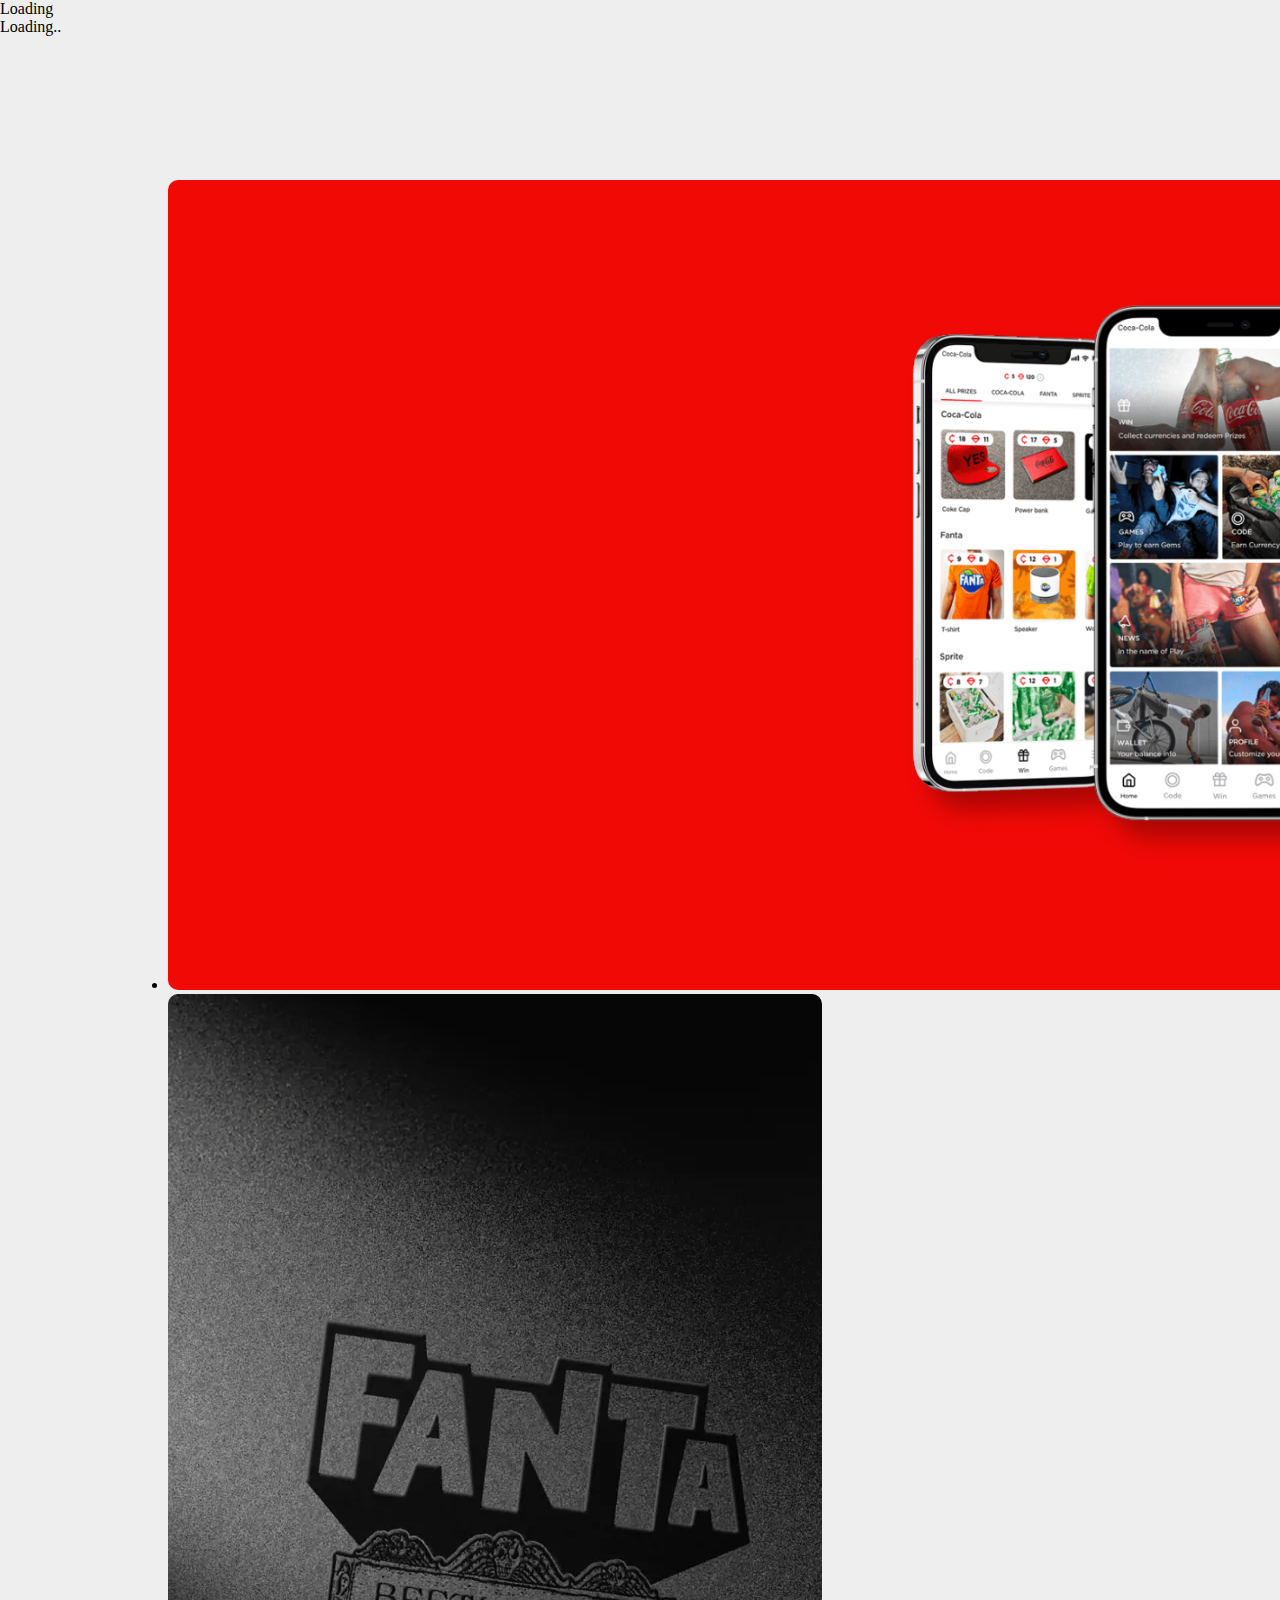
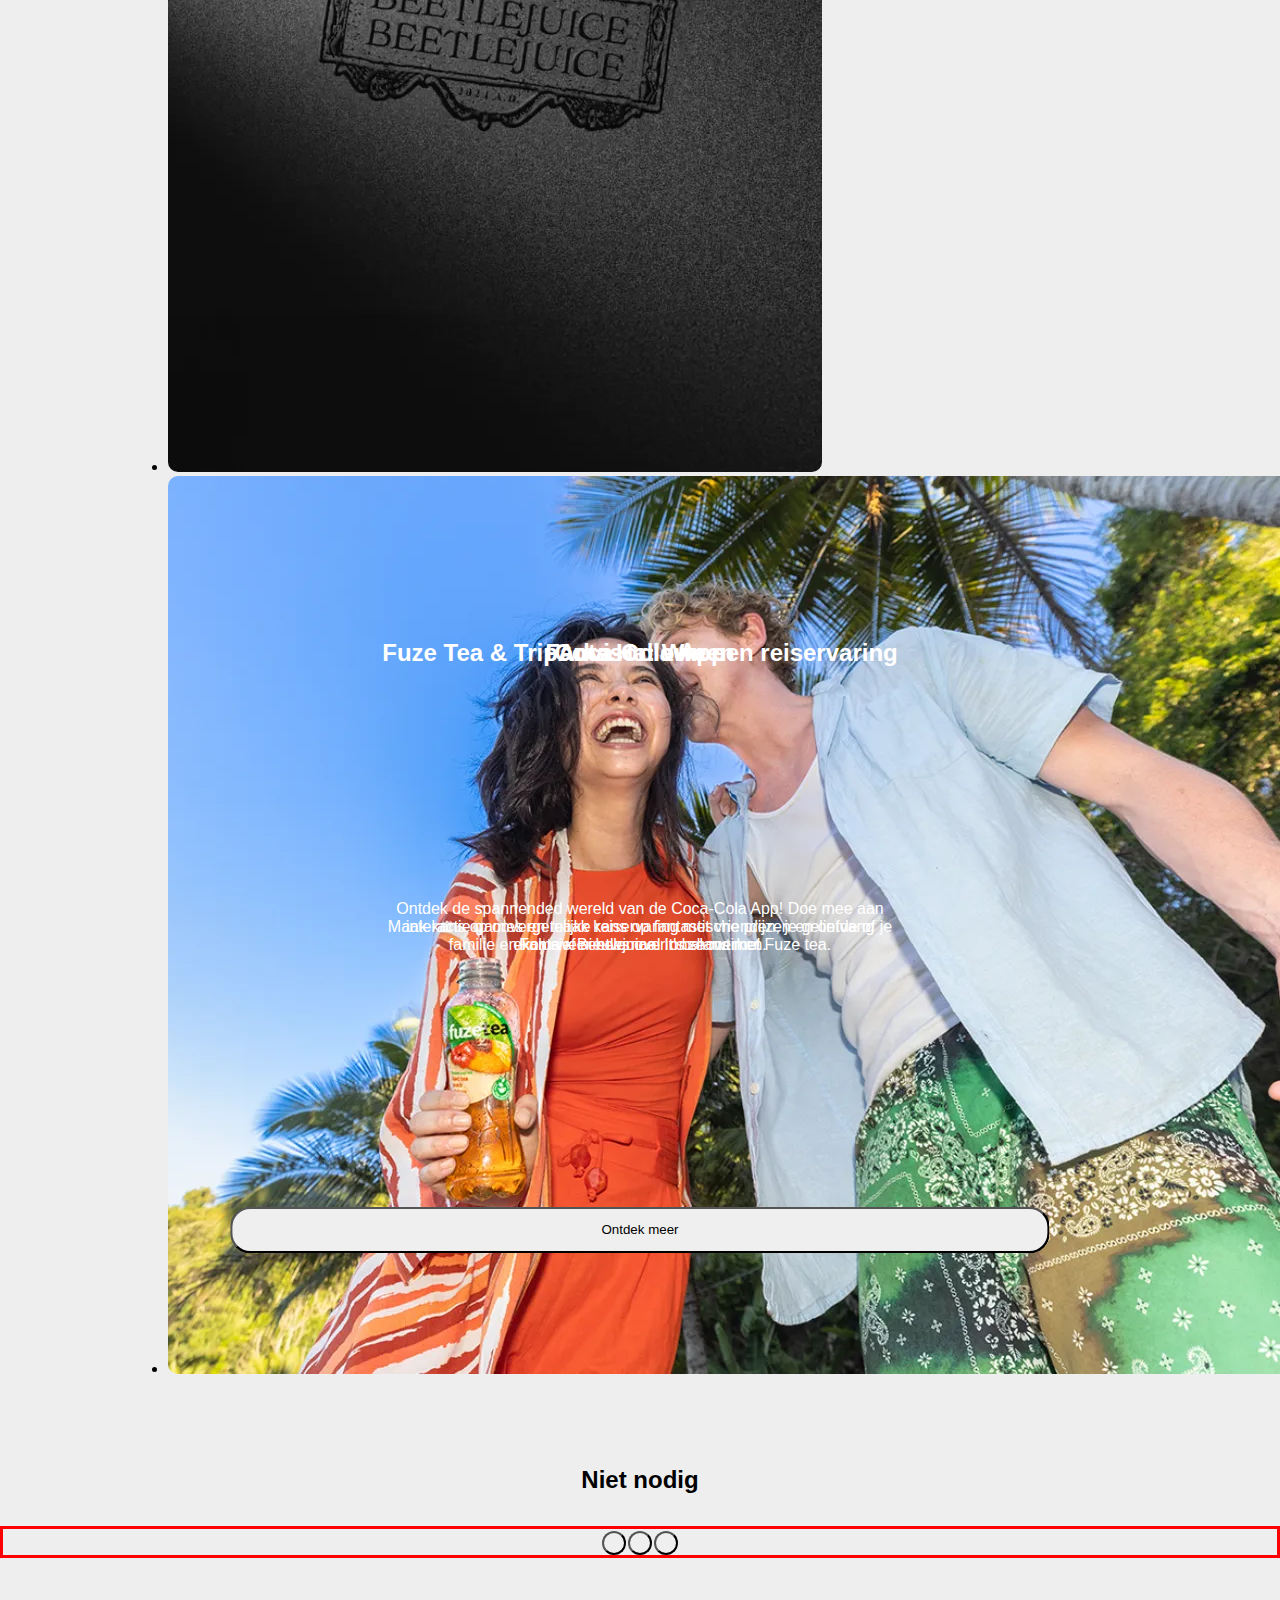
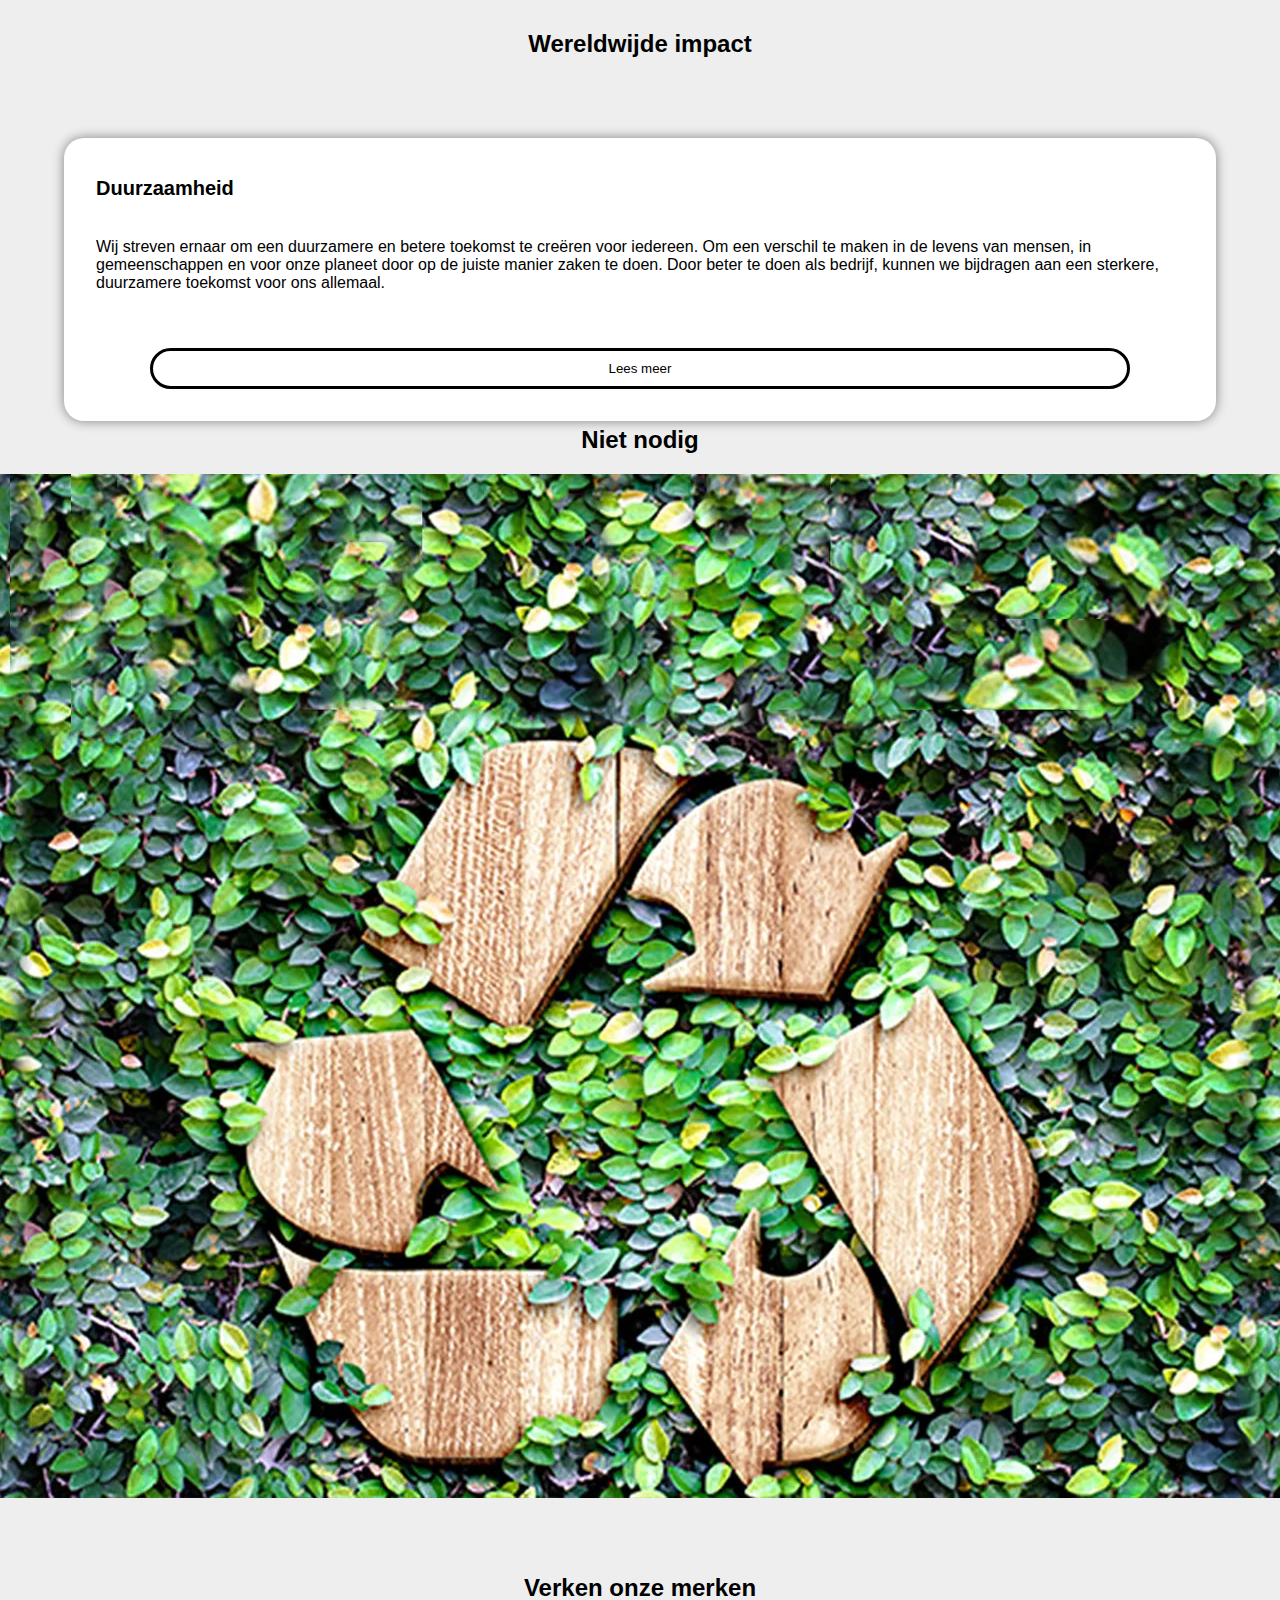
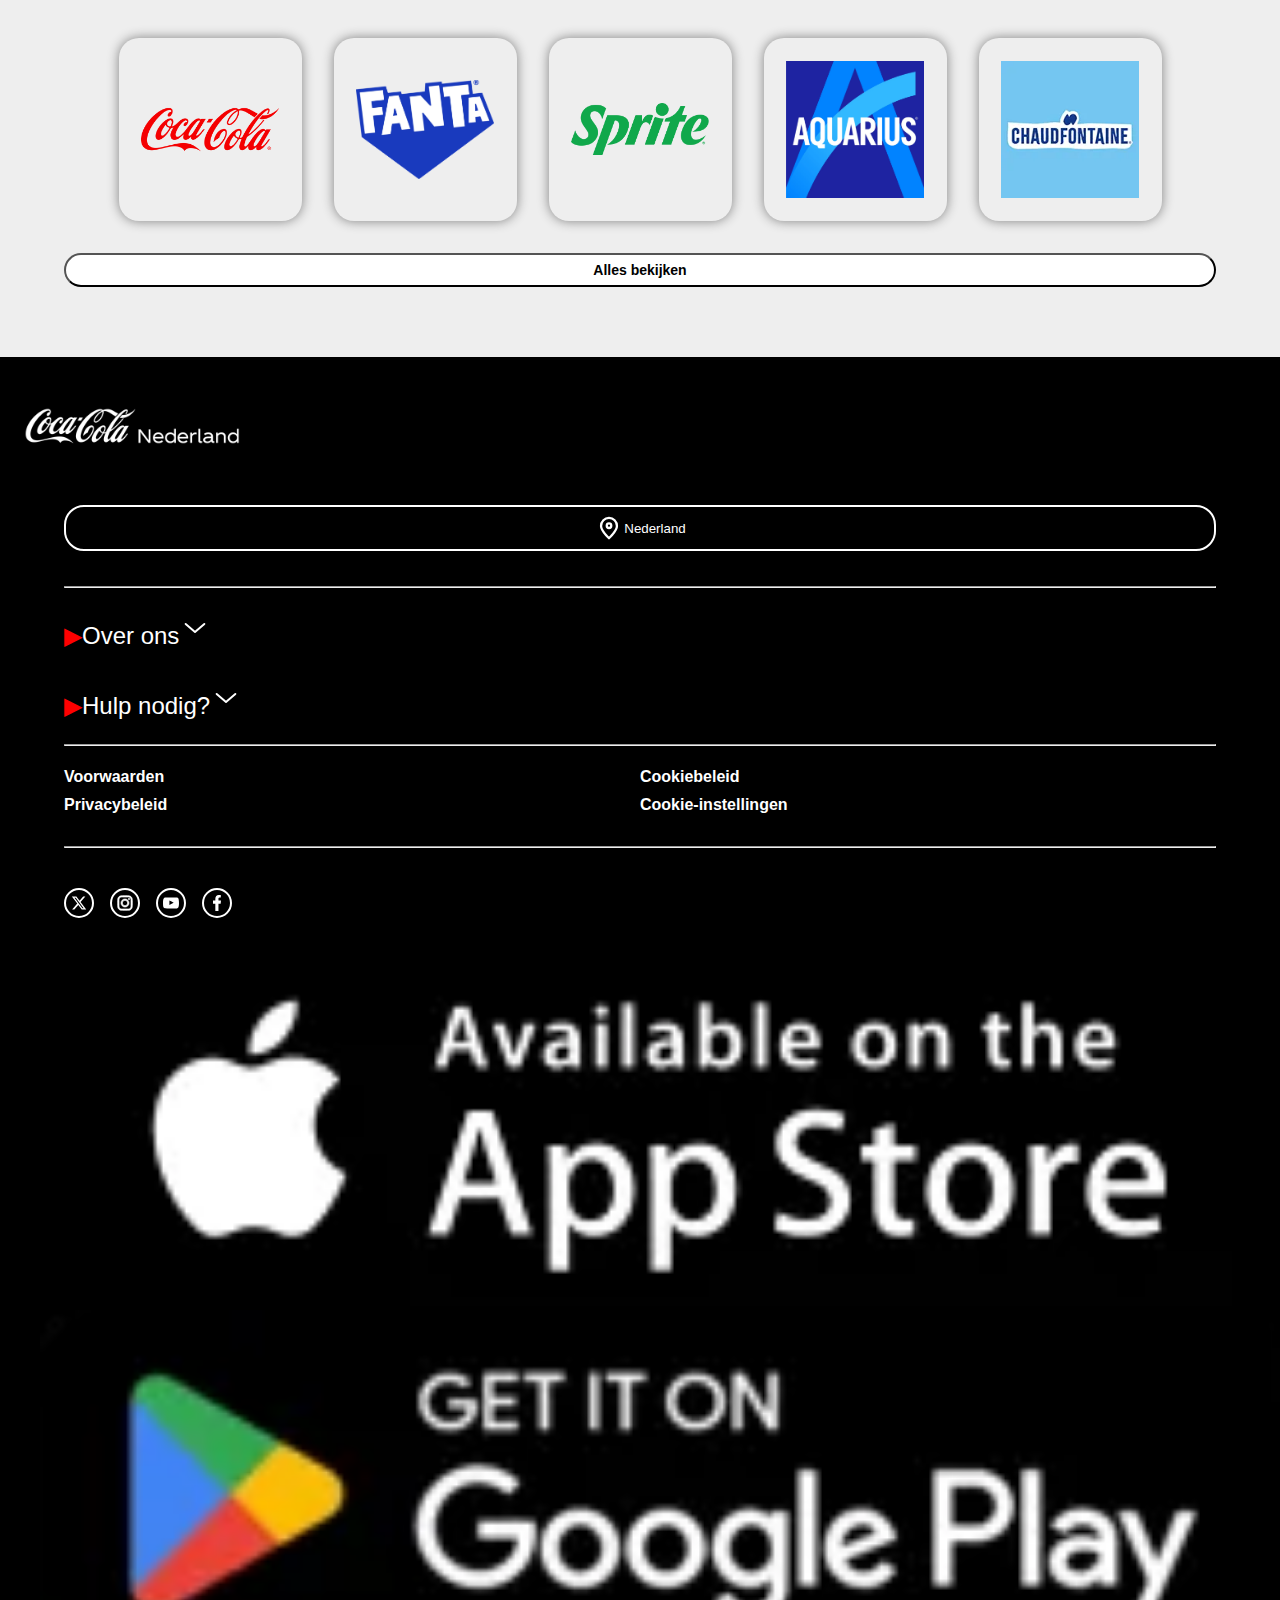
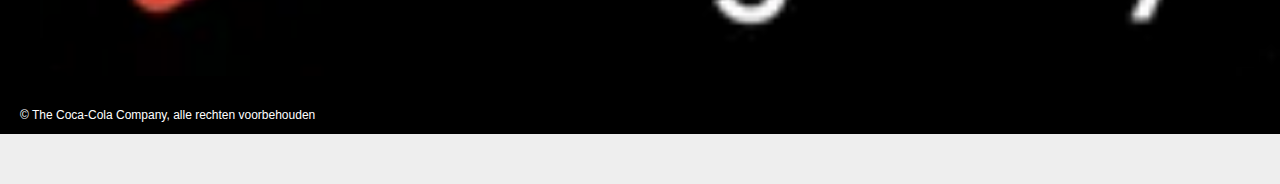
==== commit 0ac83414: "Add files via upload" ====
--- a/index.html
+++ b/index.html
@@ -11,41 +11,72 @@
 	<link href="styles/style.css" rel="stylesheet">
 	<link rel="icon" type="image/svg+xml" href="images/Title_img.png">
 </head>
-<!-- Aan de button meer toevoegen, zoals een hover state, acgtive state en focus state -->
 <body>
 	<header>
-	<h1><a href="index.html"><img src="images/nederland-coca-cola-logo_black_600x96.png" alt="Coca Cola logo en home button"></a></h1>
-	<button>
+		<nav>
+		<h1><a href="index.html"><img src="images/nederland-coca-cola-logo_black_600x96.png" alt="Coca Cola logo en home button"></a></h1>
+		<button aria-label="Menu voor meer naar meer content"><svg xmlns="http://www.w3.org/2000/svg" width="32" height="32" viewBox="0 0 24 24"><path fill="currentColor" d="M4 18h16c.55 0 1-.45 1-1s-.45-1-1-1H4c-.55 0-1 .45-1 1s.45 1 1 1m0-5h16c.55 0 1-.45 1-1s-.45-1-1-1H4c-.55 0-1 .45-1 1s.45 1 1 1M3 7c0 .55.45 1 1 1h16c.55 0 1-.45 1-1s-.45-1-1-1H4c-.55 0-1 .45-1 1"/></svg></button>
+		<!-- Bron -->
+		 <!-- https://icones.js.org/collection/all?s=menu&icon=ic:round-menu -->
+		</nav>
+		<nav>
+		<button aria-hidden="true"><svg xmlns="http://www.w3.org/2000/svg" width="25" height="25" viewBox="0 0 32 32"><path fill="currentColor" d="M24.879 2.879A3 3 0 1 1 29.12 7.12l-8.79 8.79a.125.125 0 0 0 0 .177l8.79 8.79a3 3 0 1 1-4.242 4.243l-8.79-8.79a.125.125 0 0 0-.177 0l-8.79 8.79a3 3 0 1 1-4.243-4.242l8.79-8.79a.125.125 0 0 0 0-.177l-8.79-8.79A3 3 0 0 1 7.12 2.878l8.79 8.79a.125.125 0 0 0 .177 0z"/></svg></button>
+		<!-- https://icones.js.org/collection/all?s=cross+menu&icon=fluent-emoji-high-contrast:cross-mark -->
+		<ul>
+			<li><a href=""></a>Merken</li>
+			<li>
+				<details>
+					<summary>Ontdek</summary>
+					<ul>
+						<li><a href=""></a>Coca-Cola app</li>
+						<li><a href=""></a>Creations</li>
+						<li><a href=""></a>Fanta Halloween</li>
+						<li><a href=""></a>Win een reiservaring</li>
+						<li><a href=""></a>5 Minuten Vakantie</li>
+						<li><a href=""></a>Coke Studio</li>
+						<li><a href=""></a>Sprite Spice Club</li>
+					</ul>
+				</details>
+			</li>
+			<li>
+				<details>
+					<summary>Impact</summary>
+					<ul>
+						<li><a href=""></a>Duurzaamheid</li>
+						<li><a href=""></a>Maatschappij</li>
+						<li><a href=""></a>This is happening</li>
+					</ul>
+				</details>
+			</li>
+		</ul>
 		<hr>
-		<hr>
-		<hr>
-	</button>
-	<nav>
-		<ul>
-			<li>Merken</li>
-			<li>Ontdek</li>
-			<li>Impact</li>
-		</ul>
-	</nav>
+		<p>Selecteer Locatie</p>
+		<button aria-label="Locatie kiezen"><svg width="30px" height="40px" viewBox="-1.2 -1.2 26.40 26.40" fill="none" xmlns="http://www.w3.org/2000/svg" stroke="#ffffff"><g  stroke-width="0"></g><g  stroke-linecap="round" stroke-linejoin="round"></g><g > <path d="M12 21C15.5 17.4 19 14.1764 19 10.2C19 6.22355 15.866 3 12 3C8.13401 3 5 6.22355 5 10.2C5 14.1764 8.5 17.4 12 21Z" stroke="#000000" stroke-width="2" stroke-linecap="round" stroke-linejoin="round"></path> <path d="M12 12C13.1046 12 14 11.1046 14 10C14 8.89543 13.1046 8 12 8C10.8954 8 10 8.89543 10 10C10 11.1046 10.8954 12 12 12Z" stroke="#000000" stroke-width="2" stroke-linecap="round" stroke-linejoin="round"></path> </g></svg>Nederland</button>
+		<!--  https://www.svgrepo.com/svg/532540/location-pin-alt-1?edit=true --> 
+		</nav>
 	</header>
 
 	<main class="index">
+		<div>Loading</div>
+		<div>Loading..</div>
 		<section>
-			<!-- <ul>
-				<li><img src="" alt=""></li>
-			</ul> -->
-<!-- Div of niet?//////////////////////////////////////////////////////////// -->
-			
-			<img src="images/Beetlejuice-Fanta.webp" alt="Beetlejuice Fanta plaatje">
+			<ul>
+				<li><img src="images/Carousel_-1.png" alt="Ontdek de spannended wereld van de Coca-Cola App! Doe mee aan interactie games en maak kans op fantastische prijzen en ontvang exclusief nieuws over onze merken.">
+				<h2>Coca-Cola App</h2>
+				<p>Ontdek de spannended wereld van de Coca-Cola App! Doe mee aan interactie games en maak kans op fantastische prijzen en ontvang exclusief nieuws over onze merken.</p>
+				<button aria-label="download knop voor de Coca-Cola app">Download de Coca-Cola App</button></li>
+				<li><img src="images/Beetlejuice-Fanta.webp" alt="Fanta x Beetlejuice. It's showtime!">
 			<h2>Fanta Halloween</h2>
 			<p>Fanta x Beetlejuice. It's showtime!</p>
-			<button>Ontdek meer</button>
+			<button aria-label="Meer ontdek knop van de Fanta en Beetlejuice">Ontdek meer</button></li>
+			<li><img src="images/Carousel_2-img.webp" alt="Maak kans op onvergetelijke reiservaring met vrienden, je geliefde of je familie en kom weer helemaal in balans met Fuze tea.">
+			<h2>Fuze Tea & TripAdvisor: Win een reiservaring</h2>
+			<p>Maak kans op onvergetelijke reiservaring met vrienden, je geliefde of je familie en kom weer helemaal in balans met Fuze tea.</p>
+			<button aria-label="Meer ontdek knop voor de Fuze Tea en TripAdvisor">Ontdek meer</button></li>
+			</ul>
 		</section>
-				<!-- <div> 
-					<img src="images/Carousel 2 img.webp" alt="Blije mensen in een zonnig gebied">
-				</div> -->
-				<!-- Hier omheen de li omheen zetten. -->
 		<section>
+			<h2 class="Onnodig">Niet nodig</h2>
 			<ul>
 				<li><button class="carousel1" aria-label="Go to slide 1"></button></li>
 				<li><button class="carousel2" aria-label="Go to slide 2"></button></li>
@@ -53,76 +84,78 @@
 			</ul>
 		</section>
 		<h2>Wereldwijde impact</h2>
-		<!-- Hier div weghalen en in de css dit rechtzetten door de section aan te spreken en niet de div:nth-of-type(3) -->
 			<section>
+				<h2 class="Onnodig">Niet nodig</h2>
 				<aside>
 				<h3>Duurzaamheid</h3>
 				<p>Wij streven ernaar om een duurzamere en betere toekomst te creëren voor iedereen. Om een verschil te maken in de levens van mensen, in gemeenschappen en voor onze planeet door op de juiste manier zaken te doen. Door beter te doen als bedrijf, kunnen we bijdragen aan een sterkere, duurzamere toekomst voor ons allemaal.</p>
-				<button>Lees meer</button>
+				<button aria-label="Meer lezen over de duurzamere toekomst van Coca Cola">Lees meer</button>
 				</aside>
 				<img src="images/Duurzaamheid-Coca-Cola.webp" alt="Duurzaamheid plaatje">
 			</section>
-			<!-- article of andere vorm checekn! -->
-		<!-- <img src="images/Duurzaamheid-Coca-Cola.webp" alt="Duurzaamheid plaatje"> -->
 		<section>
 			<h2>Verken onze merken</h2>
 				<ul>
-					<li><img src="images/Coca-Cola_Div-img.webp" alt="Coca-cola linkje"></li>
+					<li><a href=""></a><img src="images/Coca-Cola_Div-img.webp" alt="Coca-cola linkje"></li>
 					<li><a href="Fanta.html"><img src="images/Fanta_div-img.webp" alt="Fanta linkje"></a></li>
-					<li><img src="images/Sprite.webp" alt="Sprite linkje"></li>
-					<li><img src="images/Aquarius.webp" alt="Aquarius linkje"></li>
-					<li><img src="images/Chaudfontaine.webp" alt="Chaudfontaine linkje"></li>
+					<li><a href=""></a><img src="images/Sprite.webp" alt="Sprite linkje"></li>
+					<li><a href=""></a><img src="images/Aquarius.webp" alt="Aquarius linkje"></li>
+					<li><a href=""></a><img src="images/Chaudfontaine.webp" alt="Chaudfontaine linkje"></li>
 				</ul>
-				<!-- Moet ik voor de alles bekijken knop een linkje gebruiken of kan dat ook met een button beschreven worden? -->
 		</section>
-		<button>Alles bekijken</button>
+		<button aria-label="Alles brands bekijken van Coca-Cola">Alles bekijken</button>
 	</main>
 	<!-- Footer maken!!!!!!!!!!!!!!!!!!!!!! -->
 	 <footer>
 		<section>
 			<h2><img src="images/nederland-coca-cola-logo_white_600x96.webp" alt="Coca-cola logo in het wit. Met een zwarte achtergrond in de footer"></h2>
-			<button><svg width="30px" height="40px" viewBox="-1.2 -1.2 26.40 26.40" fill="none" xmlns="http://www.w3.org/2000/svg" stroke="#ffffff"><g id="SVGRepo_bgCarrier" stroke-width="0"></g><g id="SVGRepo_tracerCarrier" stroke-linecap="round" stroke-linejoin="round"></g><g id="SVGRepo_iconCarrier"> <path d="M12 21C15.5 17.4 19 14.1764 19 10.2C19 6.22355 15.866 3 12 3C8.13401 3 5 6.22355 5 10.2C5 14.1764 8.5 17.4 12 21Z" stroke="#ffffff" stroke-width="2" stroke-linecap="round" stroke-linejoin="round"></path> <path d="M12 12C13.1046 12 14 11.1046 14 10C14 8.89543 13.1046 8 12 8C10.8954 8 10 8.89543 10 10C10 11.1046 10.8954 12 12 12Z" stroke="#ffffff" stroke-width="2" stroke-linecap="round" stroke-linejoin="round"></path> </g></svg>Nederland</button>
+			<button aria-label="Locatie bekijken in Nederland"><svg width="30px" height="40px" viewBox="-1.2 -1.2 26.40 26.40" fill="none" xmlns="http://www.w3.org/2000/svg" stroke="#ffffff"><g  stroke-width="0"></g><g  stroke-linecap="round" stroke-linejoin="round"></g><g > <path d="M12 21C15.5 17.4 19 14.1764 19 10.2C19 6.22355 15.866 3 12 3C8.13401 3 5 6.22355 5 10.2C5 14.1764 8.5 17.4 12 21Z" stroke="#ffffff" stroke-width="2" stroke-linecap="round" stroke-linejoin="round"></path> <path d="M12 12C13.1046 12 14 11.1046 14 10C14 8.89543 13.1046 8 12 8C10.8954 8 10 8.89543 10 10C10 11.1046 10.8954 12 12 12Z" stroke="#ffffff" stroke-width="2" stroke-linecap="round" stroke-linejoin="round"></path> </g></svg>Nederland</button>
 			<!-- Bronnen -->
 			<!-- https://www.svgrepo.com/svg/532540/location-pin-alt-1?edit=true -->
 			<hr>
 			<details>
-				<summary>Over ons</summary>
+				<summary>Over ons<svg xmlns="http://www.w3.org/2000/svg" width="32" height="32" viewBox="0 0 24 24"><path fill="none" stroke="currentColor" stroke-linecap="round" stroke-linejoin="round" stroke-width="1.5" d="m19 9l-7 6l-7-6"/></svg></summary>
+				<!-- Bron -->
+				<!-- https://icones.js.org/collection/all?s=arrow+down&icon=solar:alt-arrow-down-linear -->
 				<ul>
-					<li>Ons bedrijf</li>
-					<li>Nieuws</li>
-					<li>Geschiedenis</li>
-					<li>Carière</li>
+					<li><a href=""></a>Ons bedrijf</li>
+					<li><a href=""></a>Nieuws</li>
+					<li><a href=""></a>Geschiedenis</li>
+					<li><a href=""></a>Carière</li>
 				</ul>
 			</details>
 			<details>
-				<summary>Hulp nodig?</summary>
+				<summary>Hulp nodig?<svg xmlns="http://www.w3.org/2000/svg" width="32" height="32" viewBox="0 0 24 24"><path fill="none" stroke="currentColor" stroke-linecap="round" stroke-linejoin="round" stroke-width="1.5" d="m19 9l-7 6l-7-6"/></svg></summary>
+				<!-- Bron -->
+				<!-- https://icones.js.org/collection/all?s=arrow+down&icon=solar:alt-arrow-down-linear -->
 				<ul>
-					<li>FAQ</li>
-					<li>Sitemap</li>
-					<li>Contact</li>
+					<li><a href=""></a>FAQ</li>
+					<li><a href=""></a>Sitemap</li>
+					<li><a href=""></a>Contact</li>
 				</ul>
 			</details>
 			<hr>
 			<ul class="informatie">
-				<li>Voorwaarden</li>
-				<li>Cookiebeleid</li>
-				<li>Privacybeleid</li>
-				<li>Cookie-instellingen</li>
+				<li><a href=""></a>Voorwaarden</li>
+				<li><a href=""></a>Cookiebeleid</li>
+				<li><a href=""></a>Privacybeleid</li>
+				<li><a href=""></a>Cookie-instellingen</li>
 			</ul>
 			<hr>
 			<ul>
-				<li></li>
-				<li><svg width="20px" height="20px" viewBox="0 0 24 24" fill="none" xmlns="http://www.w3.org/2000/svg" stroke="#ffffff"><g id="SVGRepo_bgCarrier" stroke-width="0"></g><g id="SVGRepo_tracerCarrier" stroke-linecap="round" stroke-linejoin="round"></g><g id="SVGRepo_iconCarrier"> <path fill-rule="evenodd" clip-rule="evenodd" d="M12 18C15.3137 18 18 15.3137 18 12C18 8.68629 15.3137 6 12 6C8.68629 6 6 8.68629 6 12C6 15.3137 8.68629 18 12 18ZM12 16C14.2091 16 16 14.2091 16 12C16 9.79086 14.2091 8 12 8C9.79086 8 8 9.79086 8 12C8 14.2091 9.79086 16 12 16Z" fill="#ffffff"></path> <path d="M18 5C17.4477 5 17 5.44772 17 6C17 6.55228 17.4477 7 18 7C18.5523 7 19 6.55228 19 6C19 5.44772 18.5523 5 18 5Z" fill="#ffffff"></path> <path fill-rule="evenodd" clip-rule="evenodd" d="M1.65396 4.27606C1 5.55953 1 7.23969 1 10.6V13.4C1 16.7603 1 18.4405 1.65396 19.7239C2.2292 20.8529 3.14708 21.7708 4.27606 22.346C5.55953 23 7.23969 23 10.6 23H13.4C16.7603 23 18.4405 23 19.7239 22.346C20.8529 21.7708 21.7708 20.8529 22.346 19.7239C23 18.4405 23 16.7603 23 13.4V10.6C23 7.23969 23 5.55953 22.346 4.27606C21.7708 3.14708 20.8529 2.2292 19.7239 1.65396C18.4405 1 16.7603 1 13.4 1H10.6C7.23969 1 5.55953 1 4.27606 1.65396C3.14708 2.2292 2.2292 3.14708 1.65396 4.27606ZM13.4 3H10.6C8.88684 3 7.72225 3.00156 6.82208 3.0751C5.94524 3.14674 5.49684 3.27659 5.18404 3.43597C4.43139 3.81947 3.81947 4.43139 3.43597 5.18404C3.27659 5.49684 3.14674 5.94524 3.0751 6.82208C3.00156 7.72225 3 8.88684 3 10.6V13.4C3 15.1132 3.00156 16.2777 3.0751 17.1779C3.14674 18.0548 3.27659 18.5032 3.43597 18.816C3.81947 19.5686 4.43139 20.1805 5.18404 20.564C5.49684 20.7234 5.94524 20.8533 6.82208 20.9249C7.72225 20.9984 8.88684 21 10.6 21H13.4C15.1132 21 16.2777 20.9984 17.1779 20.9249C18.0548 20.8533 18.5032 20.7234 18.816 20.564C19.5686 20.1805 20.1805 19.5686 20.564 18.816C20.7234 18.5032 20.8533 18.0548 20.9249 17.1779C20.9984 16.2777 21 15.1132 21 13.4V10.6C21 8.88684 20.9984 7.72225 20.9249 6.82208C20.8533 5.94524 20.7234 5.49684 20.564 5.18404C20.1805 4.43139 19.5686 3.81947 18.816 3.43597C18.5032 3.27659 18.0548 3.14674 17.1779 3.0751C16.2777 3.00156 15.1132 3 13.4 3Z" fill="#ffffff"></path> </g></svg></li>
-				<li><svg width="20px" height="20px" viewBox="0 -3 20 20" version="1.1" xmlns="http://www.w3.org/2000/svg" xmlns:xlink="http://www.w3.org/1999/xlink" fill="#ffffff" stroke="#ffffff"><g id="SVGRepo_bgCarrier" stroke-width="0"></g><g id="SVGRepo_tracerCarrier" stroke-linecap="round" stroke-linejoin="round"></g><g id="SVGRepo_iconCarrier"> <title>youtube [#ffffff]</title> <desc>Created with Sketch.</desc> <defs> </defs> <g id="Page-1" stroke="none" stroke-width="1" fill="none" fill-rule="evenodd"> <g id="Dribbble-Light-Preview" transform="translate(-300.000000, -7442.000000)" fill="#ffffff"> <g id="icons" transform="translate(56.000000, 160.000000)"> <path d="M251.988432,7291.58588 L251.988432,7285.97425 C253.980638,7286.91168 255.523602,7287.8172 257.348463,7288.79353 C255.843351,7289.62824 253.980638,7290.56468 251.988432,7291.58588 M263.090998,7283.18289 C262.747343,7282.73013 262.161634,7282.37809 261.538073,7282.26141 C259.705243,7281.91336 248.270974,7281.91237 246.439141,7282.26141 C245.939097,7282.35515 245.493839,7282.58153 245.111335,7282.93357 C243.49964,7284.42947 244.004664,7292.45151 244.393145,7293.75096 C244.556505,7294.31342 244.767679,7294.71931 245.033639,7294.98558 C245.376298,7295.33761 245.845463,7295.57995 246.384355,7295.68865 C247.893451,7296.0008 255.668037,7296.17532 261.506198,7295.73552 C262.044094,7295.64178 262.520231,7295.39147 262.895762,7295.02447 C264.385932,7293.53455 264.28433,7285.06174 263.090998,7283.18289" id="youtube-[#ffffff]"> </path> </g> </g> </g> </g></svg></li>
-				<li><svg width="20px" height="20px" viewBox="-5 0 20 20" version="1.1" xmlns="http://www.w3.org/2000/svg" xmlns:xlink="http://www.w3.org/1999/xlink" fill="#ffffff" stroke="#ffffff"><g id="SVGRepo_bgCarrier" stroke-width="0"></g><g id="SVGRepo_tracerCarrier" stroke-linecap="round" stroke-linejoin="round"></g><g id="SVGRepo_iconCarrier"> <title>facebook [#ffffff]</title> <desc>Created with Sketch.</desc> <defs> </defs> <g id="Page-1" stroke="none" stroke-width="1" fill="none" fill-rule="evenodd"> <g id="Dribbble-Light-Preview" transform="translate(-385.000000, -7399.000000)" fill="#ffffff"> <g id="icons" transform="translate(56.000000, 160.000000)"> <path d="M335.821282,7259 L335.821282,7250 L338.553693,7250 L339,7246 L335.821282,7246 L335.821282,7244.052 C335.821282,7243.022 335.847593,7242 337.286884,7242 L338.744689,7242 L338.744689,7239.14 C338.744689,7239.097 337.492497,7239 336.225687,7239 C333.580004,7239 331.923407,7240.657 331.923407,7243.7 L331.923407,7246 L329,7246 L329,7250 L331.923407,7250 L331.923407,7259 L335.821282,7259 Z" id="facebook-[#ffffff]"> </path> </g> </g> </g> </g></svg></li>
+				<li><a href=""></a><svg xmlns="http://www.w3.org/2000/svg" width="20" height="20" viewBox="0 0 512 512"><path fill="white" d="M389.2 48h70.6L305.6 224.2L487 464H345L233.7 318.6L106.5 464H35.8l164.9-188.5L26.8 48h145.6l100.5 132.9zm-24.8 373.8h39.1L151.1 88h-42z"/></svg></li>
+				<li><a href=""></a><svg width="20px" height="20px" viewBox="0 0 24 24" fill="none" xmlns="http://www.w3.org/2000/svg" stroke="#ffffff"><g id="SVGRepo_bgCarrier" stroke-width="0"></g><g  stroke-linecap="round" stroke-linejoin="round"></g><g > <path fill-rule="evenodd" clip-rule="evenodd" d="M12 18C15.3137 18 18 15.3137 18 12C18 8.68629 15.3137 6 12 6C8.68629 6 6 8.68629 6 12C6 15.3137 8.68629 18 12 18ZM12 16C14.2091 16 16 14.2091 16 12C16 9.79086 14.2091 8 12 8C9.79086 8 8 9.79086 8 12C8 14.2091 9.79086 16 12 16Z" fill="#ffffff"></path> <path d="M18 5C17.4477 5 17 5.44772 17 6C17 6.55228 17.4477 7 18 7C18.5523 7 19 6.55228 19 6C19 5.44772 18.5523 5 18 5Z" fill="#ffffff"></path> <path fill-rule="evenodd" clip-rule="evenodd" d="M1.65396 4.27606C1 5.55953 1 7.23969 1 10.6V13.4C1 16.7603 1 18.4405 1.65396 19.7239C2.2292 20.8529 3.14708 21.7708 4.27606 22.346C5.55953 23 7.23969 23 10.6 23H13.4C16.7603 23 18.4405 23 19.7239 22.346C20.8529 21.7708 21.7708 20.8529 22.346 19.7239C23 18.4405 23 16.7603 23 13.4V10.6C23 7.23969 23 5.55953 22.346 4.27606C21.7708 3.14708 20.8529 2.2292 19.7239 1.65396C18.4405 1 16.7603 1 13.4 1H10.6C7.23969 1 5.55953 1 4.27606 1.65396C3.14708 2.2292 2.2292 3.14708 1.65396 4.27606ZM13.4 3H10.6C8.88684 3 7.72225 3.00156 6.82208 3.0751C5.94524 3.14674 5.49684 3.27659 5.18404 3.43597C4.43139 3.81947 3.81947 4.43139 3.43597 5.18404C3.27659 5.49684 3.14674 5.94524 3.0751 6.82208C3.00156 7.72225 3 8.88684 3 10.6V13.4C3 15.1132 3.00156 16.2777 3.0751 17.1779C3.14674 18.0548 3.27659 18.5032 3.43597 18.816C3.81947 19.5686 4.43139 20.1805 5.18404 20.564C5.49684 20.7234 5.94524 20.8533 6.82208 20.9249C7.72225 20.9984 8.88684 21 10.6 21H13.4C15.1132 21 16.2777 20.9984 17.1779 20.9249C18.0548 20.8533 18.5032 20.7234 18.816 20.564C19.5686 20.1805 20.1805 19.5686 20.564 18.816C20.7234 18.5032 20.8533 18.0548 20.9249 17.1779C20.9984 16.2777 21 15.1132 21 13.4V10.6C21 8.88684 20.9984 7.72225 20.9249 6.82208C20.8533 5.94524 20.7234 5.49684 20.564 5.18404C20.1805 4.43139 19.5686 3.81947 18.816 3.43597C18.5032 3.27659 18.0548 3.14674 17.1779 3.0751C16.2777 3.00156 15.1132 3 13.4 3Z" fill="#ffffff"></path> </g></svg></li>
+				<li><a href=""></a><svg width="20px" height="20px" viewBox="0 -3 20 20" version="1.1" xmlns="http://www.w3.org/2000/svg" xmlns:xlink="http://www.w3.org/1999/xlink" fill="#ffffff" stroke="#ffffff"><g  stroke-width="0"></g><g  stroke-linecap="round" stroke-linejoin="round"></g><g > <title>youtube [#ffffff]</title> <desc>Created with Sketch.</desc> <defs> </defs> <g  stroke="none" stroke-width="1" fill="none" fill-rule="evenodd"> <g  transform="translate(-300.000000, -7442.000000)" fill="#ffffff"> <g  transform="translate(56.000000, 160.000000)"> <path d="M251.988432,7291.58588 L251.988432,7285.97425 C253.980638,7286.91168 255.523602,7287.8172 257.348463,7288.79353 C255.843351,7289.62824 253.980638,7290.56468 251.988432,7291.58588 M263.090998,7283.18289 C262.747343,7282.73013 262.161634,7282.37809 261.538073,7282.26141 C259.705243,7281.91336 248.270974,7281.91237 246.439141,7282.26141 C245.939097,7282.35515 245.493839,7282.58153 245.111335,7282.93357 C243.49964,7284.42947 244.004664,7292.45151 244.393145,7293.75096 C244.556505,7294.31342 244.767679,7294.71931 245.033639,7294.98558 C245.376298,7295.33761 245.845463,7295.57995 246.384355,7295.68865 C247.893451,7296.0008 255.668037,7296.17532 261.506198,7295.73552 C262.044094,7295.64178 262.520231,7295.39147 262.895762,7295.02447 C264.385932,7293.53455 264.28433,7285.06174 263.090998,7283.18289" > </path> </g> </g> </g> </g></svg></li>
+				<li><a href=""></a><svg width="20px" height="20px" viewBox="-5 0 20 20" version="1.1" xmlns="http://www.w3.org/2000/svg" xmlns:xlink="http://www.w3.org/1999/xlink" fill="#ffffff" stroke="#ffffff"><g  stroke-width="0"></g><g  stroke-linecap="round" stroke-linejoin="round"></g><g > <title>facebook [#ffffff]</title> <desc>Created with Sketch.</desc> <defs> </defs> <g  stroke="none" stroke-width="1" fill="none" fill-rule="evenodd"> <g  transform="translate(-385.000000, -7399.000000)" fill="#ffffff"> <g  transform="translate(56.000000, 160.000000)"> <path d="M335.821282,7259 L335.821282,7250 L338.553693,7250 L339,7246 L335.821282,7246 L335.821282,7244.052 C335.821282,7243.022 335.847593,7242 337.286884,7242 L338.744689,7242 L338.744689,7239.14 C338.744689,7239.097 337.492497,7239 336.225687,7239 C333.580004,7239 331.923407,7240.657 331.923407,7243.7 L331.923407,7246 L329,7246 L329,7250 L331.923407,7250 L331.923407,7259 L335.821282,7259 Z" > </path> </g> </g> </g> </g></svg></li>
 			</ul>
 			<!-- Bronnen -->
+			<!-- https://icones.js.org/collection/all?s=twitter&icon=fa6-brands:x-twitter -->
 			<!-- https://www.svgrepo.com/svg/521711/instagram?edit=true -->
 			<!-- https://www.svgrepo.com/svg/513089/youtube-168?edit=true -->
 			<!-- https://www.svgrepo.com/svg/512120/facebook-176?edit=true -->
-			<ul class="Social_Media">
-				<li><img src="images/Apple_store.webp" alt="Apple store download linkje"></li>
-				<li><img src="images/Google_playstore.webp" alt="Google playstore download linkje"></li>
+			<ul class="App_Store">
+				<li><a href=""></a><img src="images/Apple_store.webp" alt="Apple store download linkje"></li>
+				<li><a href=""></a><img src="images/Google_playstore.webp" alt="Google playstore download linkje"></li>
 			</ul>
 			<p>© The Coca‑Cola Company, alle rechten voorbehouden</p>
 		</section>
@@ -133,8 +166,5 @@
 	
 </html>
 
-<!-- iconen opnieuw zoeken en downloaden en dan rechtzetten in de li. -->
-
 
 <!-- Bronnenlijst toevoegen!! -->
-<!-- https://icons8.com/icons/set/x -->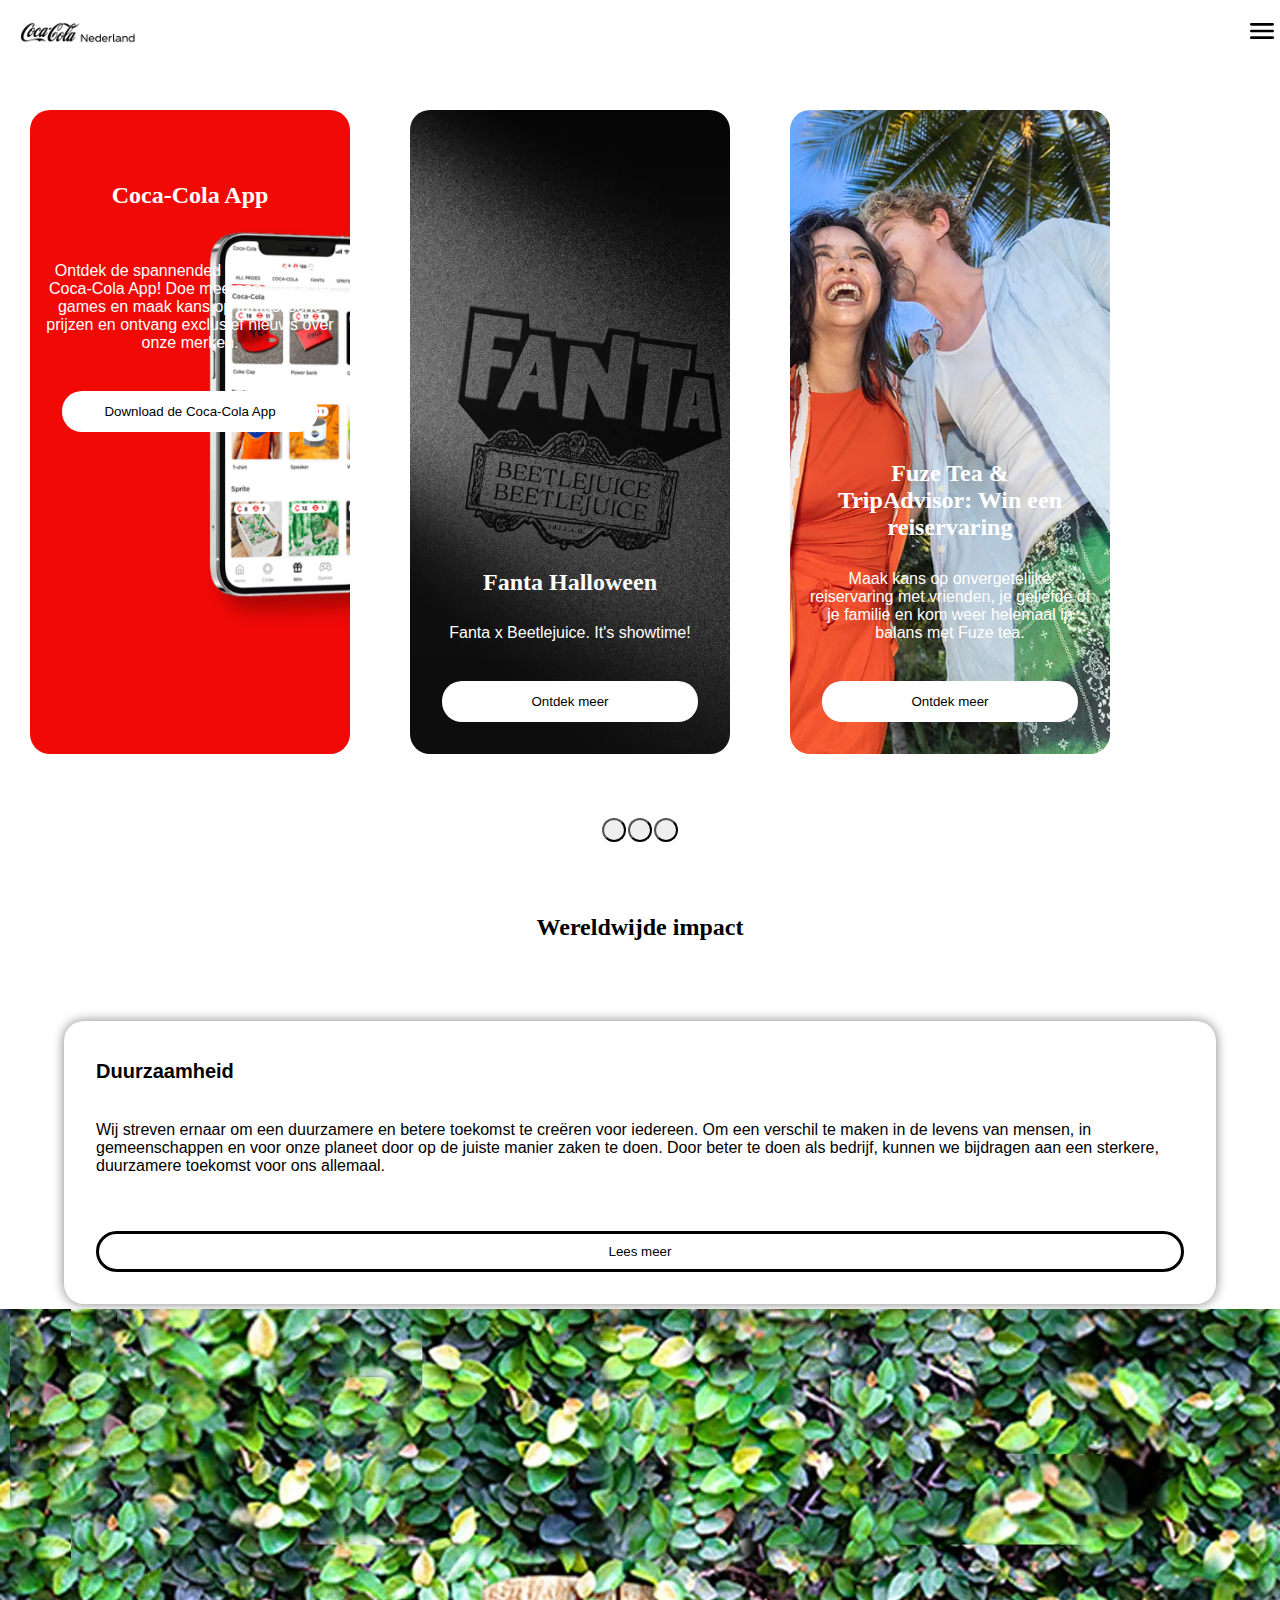
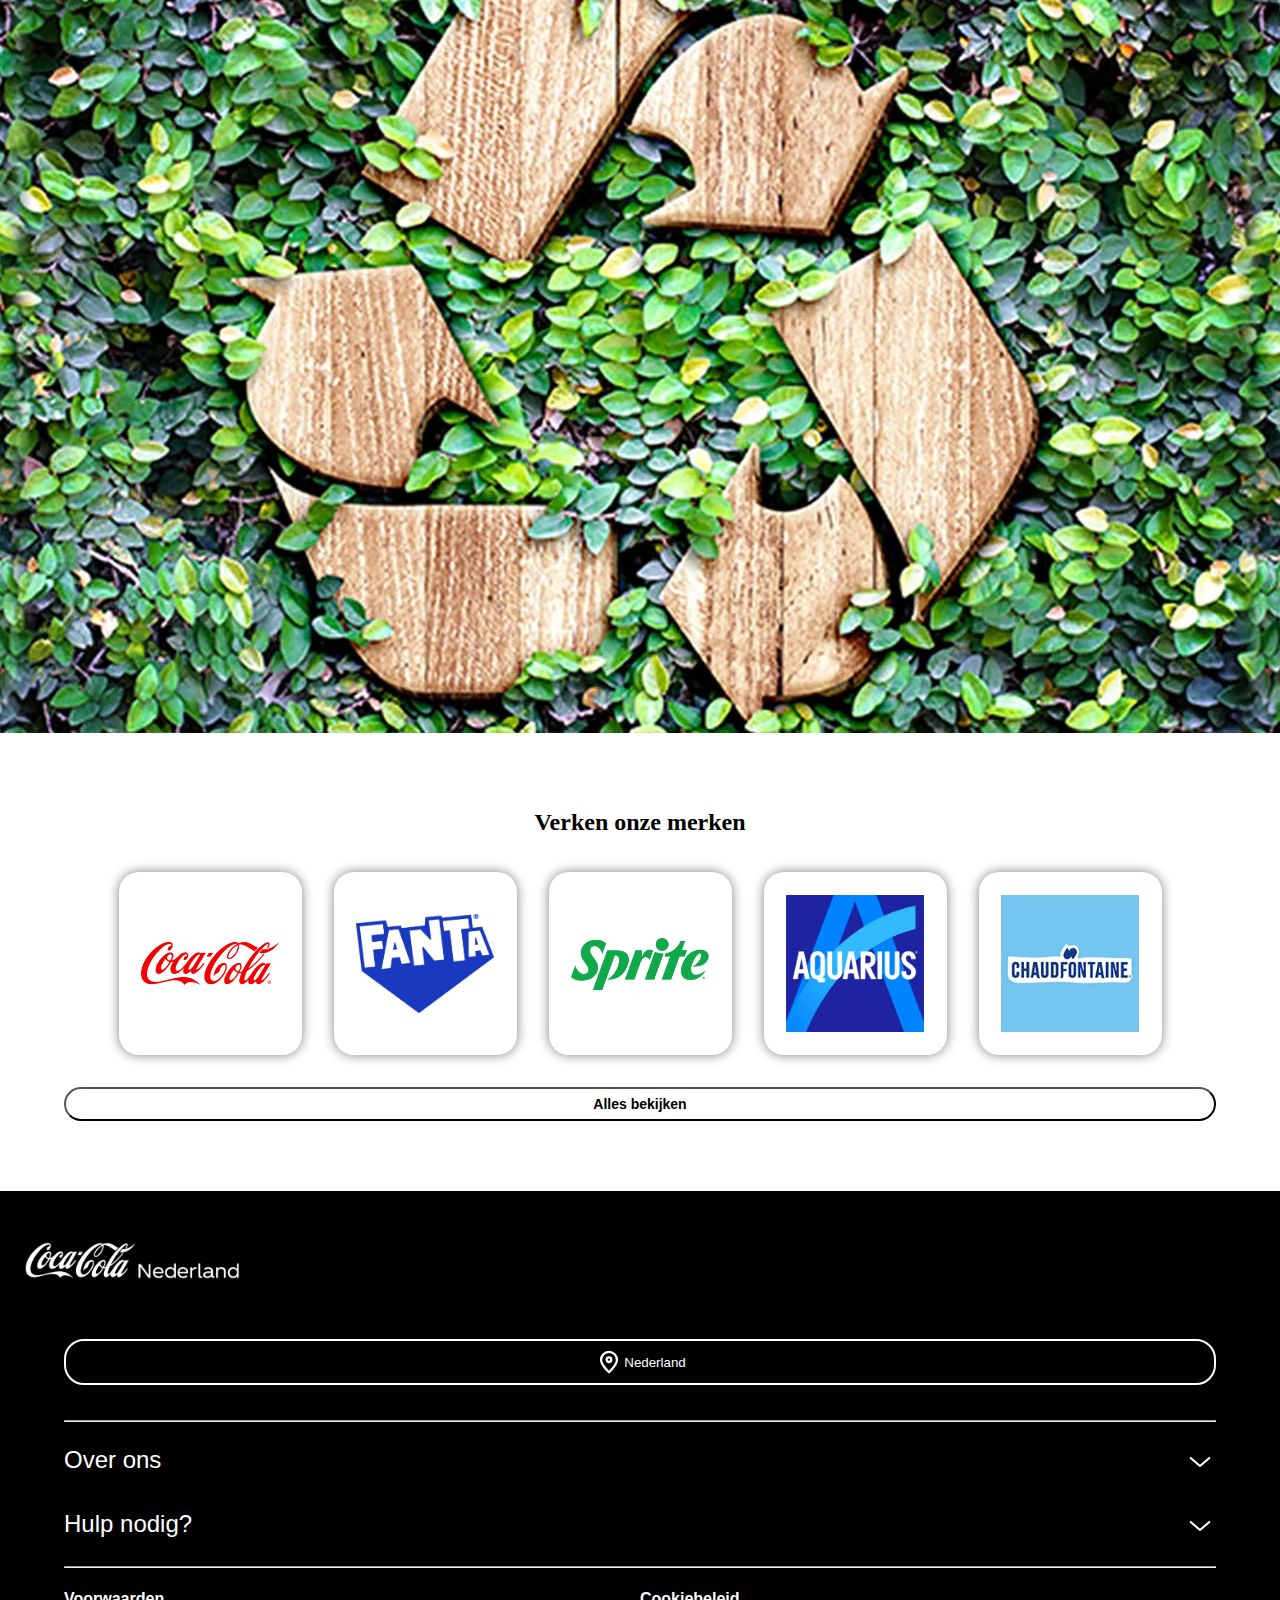
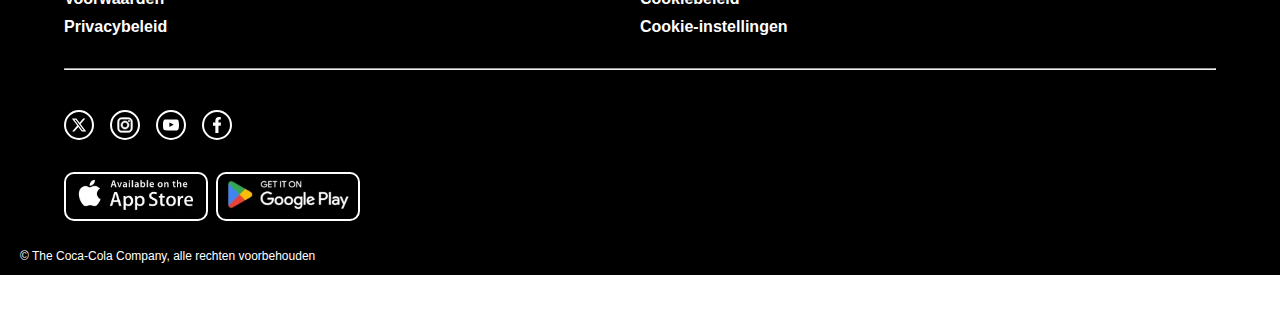
==== commit 9b008956: "Add files via upload" ====
--- a/index.html
+++ b/index.html
@@ -1,58 +1,80 @@
 <!DOCTYPE html>
 <html lang="nl">
-	
+
 <head>
 	<meta charset="UTF-8">
 	<meta name="author" content="Braham">
 	<meta name="viewport" content="width=device-width, initial-scale=1">
-	
+
 	<title>De wereld verfrissen en het verschil maken | Coca-Cola NL</title>
-	
+
 	<link href="styles/style.css" rel="stylesheet">
 	<link rel="icon" type="image/svg+xml" href="images/Title_img.png">
 </head>
+
 <body>
 	<header>
 		<nav>
-		<h1><a href="index.html"><img src="images/nederland-coca-cola-logo_black_600x96.png" alt="Coca Cola logo en home button"></a></h1>
-		<button aria-label="Menu voor meer naar meer content"><svg xmlns="http://www.w3.org/2000/svg" width="32" height="32" viewBox="0 0 24 24"><path fill="currentColor" d="M4 18h16c.55 0 1-.45 1-1s-.45-1-1-1H4c-.55 0-1 .45-1 1s.45 1 1 1m0-5h16c.55 0 1-.45 1-1s-.45-1-1-1H4c-.55 0-1 .45-1 1s.45 1 1 1M3 7c0 .55.45 1 1 1h16c.55 0 1-.45 1-1s-.45-1-1-1H4c-.55 0-1 .45-1 1"/></svg></button>
-		<!-- Bron -->
-		 <!-- https://icones.js.org/collection/all?s=menu&icon=ic:round-menu -->
+			<h1><a href="index.html"><img src="images/nederland-coca-cola-logo_black_600x96.png"
+						alt="Coca Cola logo en home button"></a></h1>
+			<button aria-label="Menu voor meer naar meer content"><svg xmlns="http://www.w3.org/2000/svg" width="32"
+					height="32" viewBox="0 0 24 24">
+					<path fill="currentColor"
+						d="M4 18h16c.55 0 1-.45 1-1s-.45-1-1-1H4c-.55 0-1 .45-1 1s.45 1 1 1m0-5h16c.55 0 1-.45 1-1s-.45-1-1-1H4c-.55 0-1 .45-1 1s.45 1 1 1M3 7c0 .55.45 1 1 1h16c.55 0 1-.45 1-1s-.45-1-1-1H4c-.55 0-1 .45-1 1" />
+				</svg></button>
+			<!-- Bron -->
+			<!-- https://icones.js.org/collection/all?s=menu&icon=ic:round-menu -->
 		</nav>
 		<nav>
-		<button aria-hidden="true"><svg xmlns="http://www.w3.org/2000/svg" width="25" height="25" viewBox="0 0 32 32"><path fill="currentColor" d="M24.879 2.879A3 3 0 1 1 29.12 7.12l-8.79 8.79a.125.125 0 0 0 0 .177l8.79 8.79a3 3 0 1 1-4.242 4.243l-8.79-8.79a.125.125 0 0 0-.177 0l-8.79 8.79a3 3 0 1 1-4.243-4.242l8.79-8.79a.125.125 0 0 0 0-.177l-8.79-8.79A3 3 0 0 1 7.12 2.878l8.79 8.79a.125.125 0 0 0 .177 0z"/></svg></button>
-		<!-- https://icones.js.org/collection/all?s=cross+menu&icon=fluent-emoji-high-contrast:cross-mark -->
-		<ul>
-			<li><a href=""></a>Merken</li>
-			<li>
-				<details>
-					<summary>Ontdek</summary>
-					<ul>
-						<li><a href=""></a>Coca-Cola app</li>
-						<li><a href=""></a>Creations</li>
-						<li><a href=""></a>Fanta Halloween</li>
-						<li><a href=""></a>Win een reiservaring</li>
-						<li><a href=""></a>5 Minuten Vakantie</li>
-						<li><a href=""></a>Coke Studio</li>
-						<li><a href=""></a>Sprite Spice Club</li>
-					</ul>
-				</details>
-			</li>
-			<li>
-				<details>
-					<summary>Impact</summary>
-					<ul>
-						<li><a href=""></a>Duurzaamheid</li>
-						<li><a href=""></a>Maatschappij</li>
-						<li><a href=""></a>This is happening</li>
-					</ul>
-				</details>
-			</li>
-		</ul>
-		<hr>
-		<p>Selecteer Locatie</p>
-		<button aria-label="Locatie kiezen"><svg width="30px" height="40px" viewBox="-1.2 -1.2 26.40 26.40" fill="none" xmlns="http://www.w3.org/2000/svg" stroke="#ffffff"><g  stroke-width="0"></g><g  stroke-linecap="round" stroke-linejoin="round"></g><g > <path d="M12 21C15.5 17.4 19 14.1764 19 10.2C19 6.22355 15.866 3 12 3C8.13401 3 5 6.22355 5 10.2C5 14.1764 8.5 17.4 12 21Z" stroke="#000000" stroke-width="2" stroke-linecap="round" stroke-linejoin="round"></path> <path d="M12 12C13.1046 12 14 11.1046 14 10C14 8.89543 13.1046 8 12 8C10.8954 8 10 8.89543 10 10C10 11.1046 10.8954 12 12 12Z" stroke="#000000" stroke-width="2" stroke-linecap="round" stroke-linejoin="round"></path> </g></svg>Nederland</button>
-		<!--  https://www.svgrepo.com/svg/532540/location-pin-alt-1?edit=true --> 
+			<button aria-hidden="true"><svg xmlns="http://www.w3.org/2000/svg" width="25" height="25"
+					viewBox="0 0 32 32">
+					<path fill="currentColor"
+						d="M24.879 2.879A3 3 0 1 1 29.12 7.12l-8.79 8.79a.125.125 0 0 0 0 .177l8.79 8.79a3 3 0 1 1-4.242 4.243l-8.79-8.79a.125.125 0 0 0-.177 0l-8.79 8.79a3 3 0 1 1-4.243-4.242l8.79-8.79a.125.125 0 0 0 0-.177l-8.79-8.79A3 3 0 0 1 7.12 2.878l8.79 8.79a.125.125 0 0 0 .177 0z" />
+				</svg></button>
+			<!-- https://icones.js.org/collection/all?s=cross+menu&icon=fluent-emoji-high-contrast:cross-mark -->
+			<ul>
+				<li><a href=""></a>Merken</li>
+				<li>
+					<details>
+						<summary>Ontdek</summary>
+						<ul>
+							<li><a href=""></a>Coca-Cola app</li>
+							<li><a href=""></a>Creations</li>
+							<li><a href=""></a>Fanta Halloween</li>
+							<li><a href=""></a>Win een reiservaring</li>
+							<li><a href=""></a>5 Minuten Vakantie</li>
+							<li><a href=""></a>Coke Studio</li>
+							<li><a href=""></a>Sprite Spice Club</li>
+						</ul>
+					</details>
+				</li>
+				<li>
+					<details>
+						<summary>Impact</summary>
+						<ul>
+							<li><a href=""></a>Duurzaamheid</li>
+							<li><a href=""></a>Maatschappij</li>
+							<li><a href=""></a>This is happening</li>
+						</ul>
+					</details>
+				</li>
+			</ul>
+			<hr>
+			<p>Selecteer Locatie</p>
+			<button aria-label="Locatie kiezen"><svg width="30px" height="40px" viewBox="-1.2 -1.2 26.40 26.40"
+					fill="none" xmlns="http://www.w3.org/2000/svg" stroke="#ffffff">
+					<g stroke-width="0"></g>
+					<g stroke-linecap="round" stroke-linejoin="round"></g>
+					<g>
+						<path
+							d="M12 21C15.5 17.4 19 14.1764 19 10.2C19 6.22355 15.866 3 12 3C8.13401 3 5 6.22355 5 10.2C5 14.1764 8.5 17.4 12 21Z"
+							stroke="#000000" stroke-width="2" stroke-linecap="round" stroke-linejoin="round"></path>
+						<path
+							d="M12 12C13.1046 12 14 11.1046 14 10C14 8.89543 13.1046 8 12 8C10.8954 8 10 8.89543 10 10C10 11.1046 10.8954 12 12 12Z"
+							stroke="#000000" stroke-width="2" stroke-linecap="round" stroke-linejoin="round"></path>
+					</g>
+				</svg>Nederland</button>
+			<!--  https://www.svgrepo.com/svg/532540/location-pin-alt-1?edit=true -->
 		</nav>
 	</header>
 
@@ -61,18 +83,25 @@
 		<div>Loading..</div>
 		<section>
 			<ul>
-				<li><img src="images/Carousel_-1.png" alt="Ontdek de spannended wereld van de Coca-Cola App! Doe mee aan interactie games en maak kans op fantastische prijzen en ontvang exclusief nieuws over onze merken.">
-				<h2>Coca-Cola App</h2>
-				<p>Ontdek de spannended wereld van de Coca-Cola App! Doe mee aan interactie games en maak kans op fantastische prijzen en ontvang exclusief nieuws over onze merken.</p>
-				<button aria-label="download knop voor de Coca-Cola app">Download de Coca-Cola App</button></li>
+				<li><img src="images/Carousel_-1.png"
+						alt="Ontdek de spannended wereld van de Coca-Cola App! Doe mee aan interactie games en maak kans op fantastische prijzen en ontvang exclusief nieuws over onze merken.">
+					<h2>Coca-Cola App</h2>
+					<p>Ontdek de spannended wereld van de Coca-Cola App! Doe mee aan interactie games en maak kans op
+						fantastische prijzen en ontvang exclusief nieuws over onze merken.</p>
+					<button aria-label="download knop voor de Coca-Cola app">Download de Coca-Cola App</button>
+				</li>
 				<li><img src="images/Beetlejuice-Fanta.webp" alt="Fanta x Beetlejuice. It's showtime!">
-			<h2>Fanta Halloween</h2>
-			<p>Fanta x Beetlejuice. It's showtime!</p>
-			<button aria-label="Meer ontdek knop van de Fanta en Beetlejuice">Ontdek meer</button></li>
-			<li><img src="images/Carousel_2-img.webp" alt="Maak kans op onvergetelijke reiservaring met vrienden, je geliefde of je familie en kom weer helemaal in balans met Fuze tea.">
-			<h2>Fuze Tea & TripAdvisor: Win een reiservaring</h2>
-			<p>Maak kans op onvergetelijke reiservaring met vrienden, je geliefde of je familie en kom weer helemaal in balans met Fuze tea.</p>
-			<button aria-label="Meer ontdek knop voor de Fuze Tea en TripAdvisor">Ontdek meer</button></li>
+					<h2>Fanta Halloween</h2>
+					<p>Fanta x Beetlejuice. It's showtime!</p>
+					<button aria-label="Meer ontdek knop van de Fanta en Beetlejuice">Ontdek meer</button>
+				</li>
+				<li><img src="images/Carousel_2-img.webp"
+						alt="Maak kans op onvergetelijke reiservaring met vrienden, je geliefde of je familie en kom weer helemaal in balans met Fuze tea.">
+					<h2>Fuze Tea & TripAdvisor: Win een reiservaring</h2>
+					<p>Maak kans op onvergetelijke reiservaring met vrienden, je geliefde of je familie en kom weer
+						helemaal in balans met Fuze tea.</p>
+					<button aria-label="Meer ontdek knop voor de Fuze Tea en TripAdvisor">Ontdek meer</button>
+				</li>
 			</ul>
 		</section>
 		<section>
@@ -84,37 +113,56 @@
 			</ul>
 		</section>
 		<h2>Wereldwijde impact</h2>
-			<section>
-				<h2 class="Onnodig">Niet nodig</h2>
-				<aside>
+		<section>
+			<h2 class="Onnodig">Niet nodig</h2>
+			<aside>
 				<h3>Duurzaamheid</h3>
-				<p>Wij streven ernaar om een duurzamere en betere toekomst te creëren voor iedereen. Om een verschil te maken in de levens van mensen, in gemeenschappen en voor onze planeet door op de juiste manier zaken te doen. Door beter te doen als bedrijf, kunnen we bijdragen aan een sterkere, duurzamere toekomst voor ons allemaal.</p>
+				<p>Wij streven ernaar om een duurzamere en betere toekomst te creëren voor iedereen. Om een verschil te
+					maken in de levens van mensen, in gemeenschappen en voor onze planeet door op de juiste manier zaken
+					te doen. Door beter te doen als bedrijf, kunnen we bijdragen aan een sterkere, duurzamere toekomst
+					voor ons allemaal.</p>
 				<button aria-label="Meer lezen over de duurzamere toekomst van Coca Cola">Lees meer</button>
-				</aside>
-				<img src="images/Duurzaamheid-Coca-Cola.webp" alt="Duurzaamheid plaatje">
-			</section>
+			</aside>
+			<img src="images/Duurzaamheid-Coca-Cola.webp" alt="Duurzaamheid plaatje">
+		</section>
 		<section>
 			<h2>Verken onze merken</h2>
-				<ul>
-					<li><a href=""></a><img src="images/Coca-Cola_Div-img.webp" alt="Coca-cola linkje"></li>
-					<li><a href="Fanta.html"><img src="images/Fanta_div-img.webp" alt="Fanta linkje"></a></li>
-					<li><a href=""></a><img src="images/Sprite.webp" alt="Sprite linkje"></li>
-					<li><a href=""></a><img src="images/Aquarius.webp" alt="Aquarius linkje"></li>
-					<li><a href=""></a><img src="images/Chaudfontaine.webp" alt="Chaudfontaine linkje"></li>
-				</ul>
+			<ul>
+				<li><a href=""></a><img src="images/Coca-Cola_Div-img.webp" alt="Coca-cola linkje"></li>
+				<li><a href="Fanta.html"><img src="images/Fanta_div-img.webp" alt="Fanta linkje"></a></li>
+				<li><a href=""></a><img src="images/Sprite.webp" alt="Sprite linkje"></li>
+				<li><a href=""></a><img src="images/Aquarius.webp" alt="Aquarius linkje"></li>
+				<li><a href=""></a><img src="images/Chaudfontaine.webp" alt="Chaudfontaine linkje"></li>
+			</ul>
 		</section>
 		<button aria-label="Alles brands bekijken van Coca-Cola">Alles bekijken</button>
 	</main>
 	<!-- Footer maken!!!!!!!!!!!!!!!!!!!!!! -->
-	 <footer>
-		<section>
-			<h2><img src="images/nederland-coca-cola-logo_white_600x96.webp" alt="Coca-cola logo in het wit. Met een zwarte achtergrond in de footer"></h2>
-			<button aria-label="Locatie bekijken in Nederland"><svg width="30px" height="40px" viewBox="-1.2 -1.2 26.40 26.40" fill="none" xmlns="http://www.w3.org/2000/svg" stroke="#ffffff"><g  stroke-width="0"></g><g  stroke-linecap="round" stroke-linejoin="round"></g><g > <path d="M12 21C15.5 17.4 19 14.1764 19 10.2C19 6.22355 15.866 3 12 3C8.13401 3 5 6.22355 5 10.2C5 14.1764 8.5 17.4 12 21Z" stroke="#ffffff" stroke-width="2" stroke-linecap="round" stroke-linejoin="round"></path> <path d="M12 12C13.1046 12 14 11.1046 14 10C14 8.89543 13.1046 8 12 8C10.8954 8 10 8.89543 10 10C10 11.1046 10.8954 12 12 12Z" stroke="#ffffff" stroke-width="2" stroke-linecap="round" stroke-linejoin="round"></path> </g></svg>Nederland</button>
+	<footer>
+		<section>
+			<h2><img src="images/nederland-coca-cola-logo_white_600x96.webp"
+					alt="Coca-cola logo in het wit. Met een zwarte achtergrond in de footer"></h2>
+			<button aria-label="Locatie bekijken in Nederland"><svg width="30px" height="40px"
+					viewBox="-1.2 -1.2 26.40 26.40" fill="none" xmlns="http://www.w3.org/2000/svg" stroke="#ffffff">
+					<g stroke-width="0"></g>
+					<g stroke-linecap="round" stroke-linejoin="round"></g>
+					<g>
+						<path
+							d="M12 21C15.5 17.4 19 14.1764 19 10.2C19 6.22355 15.866 3 12 3C8.13401 3 5 6.22355 5 10.2C5 14.1764 8.5 17.4 12 21Z"
+							stroke="#ffffff" stroke-width="2" stroke-linecap="round" stroke-linejoin="round"></path>
+						<path
+							d="M12 12C13.1046 12 14 11.1046 14 10C14 8.89543 13.1046 8 12 8C10.8954 8 10 8.89543 10 10C10 11.1046 10.8954 12 12 12Z"
+							stroke="#ffffff" stroke-width="2" stroke-linecap="round" stroke-linejoin="round"></path>
+					</g>
+				</svg>Nederland</button>
 			<!-- Bronnen -->
 			<!-- https://www.svgrepo.com/svg/532540/location-pin-alt-1?edit=true -->
 			<hr>
 			<details>
-				<summary>Over ons<svg xmlns="http://www.w3.org/2000/svg" width="32" height="32" viewBox="0 0 24 24"><path fill="none" stroke="currentColor" stroke-linecap="round" stroke-linejoin="round" stroke-width="1.5" d="m19 9l-7 6l-7-6"/></svg></summary>
+				<summary>Over ons<svg xmlns="http://www.w3.org/2000/svg" width="32" height="32" viewBox="0 0 24 24">
+						<path fill="none" stroke="currentColor" stroke-linecap="round" stroke-linejoin="round"
+							stroke-width="1.5" d="m19 9l-7 6l-7-6" />
+					</svg></summary>
 				<!-- Bron -->
 				<!-- https://icones.js.org/collection/all?s=arrow+down&icon=solar:alt-arrow-down-linear -->
 				<ul>
@@ -125,7 +173,10 @@
 				</ul>
 			</details>
 			<details>
-				<summary>Hulp nodig?<svg xmlns="http://www.w3.org/2000/svg" width="32" height="32" viewBox="0 0 24 24"><path fill="none" stroke="currentColor" stroke-linecap="round" stroke-linejoin="round" stroke-width="1.5" d="m19 9l-7 6l-7-6"/></svg></summary>
+				<summary>Hulp nodig?<svg xmlns="http://www.w3.org/2000/svg" width="32" height="32" viewBox="0 0 24 24">
+						<path fill="none" stroke="currentColor" stroke-linecap="round" stroke-linejoin="round"
+							stroke-width="1.5" d="m19 9l-7 6l-7-6" />
+					</svg></summary>
 				<!-- Bron -->
 				<!-- https://icones.js.org/collection/all?s=arrow+down&icon=solar:alt-arrow-down-linear -->
 				<ul>
@@ -143,10 +194,66 @@
 			</ul>
 			<hr>
 			<ul>
-				<li><a href=""></a><svg xmlns="http://www.w3.org/2000/svg" width="20" height="20" viewBox="0 0 512 512"><path fill="white" d="M389.2 48h70.6L305.6 224.2L487 464H345L233.7 318.6L106.5 464H35.8l164.9-188.5L26.8 48h145.6l100.5 132.9zm-24.8 373.8h39.1L151.1 88h-42z"/></svg></li>
-				<li><a href=""></a><svg width="20px" height="20px" viewBox="0 0 24 24" fill="none" xmlns="http://www.w3.org/2000/svg" stroke="#ffffff"><g id="SVGRepo_bgCarrier" stroke-width="0"></g><g  stroke-linecap="round" stroke-linejoin="round"></g><g > <path fill-rule="evenodd" clip-rule="evenodd" d="M12 18C15.3137 18 18 15.3137 18 12C18 8.68629 15.3137 6 12 6C8.68629 6 6 8.68629 6 12C6 15.3137 8.68629 18 12 18ZM12 16C14.2091 16 16 14.2091 16 12C16 9.79086 14.2091 8 12 8C9.79086 8 8 9.79086 8 12C8 14.2091 9.79086 16 12 16Z" fill="#ffffff"></path> <path d="M18 5C17.4477 5 17 5.44772 17 6C17 6.55228 17.4477 7 18 7C18.5523 7 19 6.55228 19 6C19 5.44772 18.5523 5 18 5Z" fill="#ffffff"></path> <path fill-rule="evenodd" clip-rule="evenodd" d="M1.65396 4.27606C1 5.55953 1 7.23969 1 10.6V13.4C1 16.7603 1 18.4405 1.65396 19.7239C2.2292 20.8529 3.14708 21.7708 4.27606 22.346C5.55953 23 7.23969 23 10.6 23H13.4C16.7603 23 18.4405 23 19.7239 22.346C20.8529 21.7708 21.7708 20.8529 22.346 19.7239C23 18.4405 23 16.7603 23 13.4V10.6C23 7.23969 23 5.55953 22.346 4.27606C21.7708 3.14708 20.8529 2.2292 19.7239 1.65396C18.4405 1 16.7603 1 13.4 1H10.6C7.23969 1 5.55953 1 4.27606 1.65396C3.14708 2.2292 2.2292 3.14708 1.65396 4.27606ZM13.4 3H10.6C8.88684 3 7.72225 3.00156 6.82208 3.0751C5.94524 3.14674 5.49684 3.27659 5.18404 3.43597C4.43139 3.81947 3.81947 4.43139 3.43597 5.18404C3.27659 5.49684 3.14674 5.94524 3.0751 6.82208C3.00156 7.72225 3 8.88684 3 10.6V13.4C3 15.1132 3.00156 16.2777 3.0751 17.1779C3.14674 18.0548 3.27659 18.5032 3.43597 18.816C3.81947 19.5686 4.43139 20.1805 5.18404 20.564C5.49684 20.7234 5.94524 20.8533 6.82208 20.9249C7.72225 20.9984 8.88684 21 10.6 21H13.4C15.1132 21 16.2777 20.9984 17.1779 20.9249C18.0548 20.8533 18.5032 20.7234 18.816 20.564C19.5686 20.1805 20.1805 19.5686 20.564 18.816C20.7234 18.5032 20.8533 18.0548 20.9249 17.1779C20.9984 16.2777 21 15.1132 21 13.4V10.6C21 8.88684 20.9984 7.72225 20.9249 6.82208C20.8533 5.94524 20.7234 5.49684 20.564 5.18404C20.1805 4.43139 19.5686 3.81947 18.816 3.43597C18.5032 3.27659 18.0548 3.14674 17.1779 3.0751C16.2777 3.00156 15.1132 3 13.4 3Z" fill="#ffffff"></path> </g></svg></li>
-				<li><a href=""></a><svg width="20px" height="20px" viewBox="0 -3 20 20" version="1.1" xmlns="http://www.w3.org/2000/svg" xmlns:xlink="http://www.w3.org/1999/xlink" fill="#ffffff" stroke="#ffffff"><g  stroke-width="0"></g><g  stroke-linecap="round" stroke-linejoin="round"></g><g > <title>youtube [#ffffff]</title> <desc>Created with Sketch.</desc> <defs> </defs> <g  stroke="none" stroke-width="1" fill="none" fill-rule="evenodd"> <g  transform="translate(-300.000000, -7442.000000)" fill="#ffffff"> <g  transform="translate(56.000000, 160.000000)"> <path d="M251.988432,7291.58588 L251.988432,7285.97425 C253.980638,7286.91168 255.523602,7287.8172 257.348463,7288.79353 C255.843351,7289.62824 253.980638,7290.56468 251.988432,7291.58588 M263.090998,7283.18289 C262.747343,7282.73013 262.161634,7282.37809 261.538073,7282.26141 C259.705243,7281.91336 248.270974,7281.91237 246.439141,7282.26141 C245.939097,7282.35515 245.493839,7282.58153 245.111335,7282.93357 C243.49964,7284.42947 244.004664,7292.45151 244.393145,7293.75096 C244.556505,7294.31342 244.767679,7294.71931 245.033639,7294.98558 C245.376298,7295.33761 245.845463,7295.57995 246.384355,7295.68865 C247.893451,7296.0008 255.668037,7296.17532 261.506198,7295.73552 C262.044094,7295.64178 262.520231,7295.39147 262.895762,7295.02447 C264.385932,7293.53455 264.28433,7285.06174 263.090998,7283.18289" > </path> </g> </g> </g> </g></svg></li>
-				<li><a href=""></a><svg width="20px" height="20px" viewBox="-5 0 20 20" version="1.1" xmlns="http://www.w3.org/2000/svg" xmlns:xlink="http://www.w3.org/1999/xlink" fill="#ffffff" stroke="#ffffff"><g  stroke-width="0"></g><g  stroke-linecap="round" stroke-linejoin="round"></g><g > <title>facebook [#ffffff]</title> <desc>Created with Sketch.</desc> <defs> </defs> <g  stroke="none" stroke-width="1" fill="none" fill-rule="evenodd"> <g  transform="translate(-385.000000, -7399.000000)" fill="#ffffff"> <g  transform="translate(56.000000, 160.000000)"> <path d="M335.821282,7259 L335.821282,7250 L338.553693,7250 L339,7246 L335.821282,7246 L335.821282,7244.052 C335.821282,7243.022 335.847593,7242 337.286884,7242 L338.744689,7242 L338.744689,7239.14 C338.744689,7239.097 337.492497,7239 336.225687,7239 C333.580004,7239 331.923407,7240.657 331.923407,7243.7 L331.923407,7246 L329,7246 L329,7250 L331.923407,7250 L331.923407,7259 L335.821282,7259 Z" > </path> </g> </g> </g> </g></svg></li>
+				<li><a href=""></a><svg xmlns="http://www.w3.org/2000/svg" width="20" height="20" viewBox="0 0 512 512">
+						<path fill="white"
+							d="M389.2 48h70.6L305.6 224.2L487 464H345L233.7 318.6L106.5 464H35.8l164.9-188.5L26.8 48h145.6l100.5 132.9zm-24.8 373.8h39.1L151.1 88h-42z" />
+					</svg></li>
+				<li><a href=""></a><svg width="20px" height="20px" viewBox="0 0 24 24" fill="none"
+						xmlns="http://www.w3.org/2000/svg" stroke="#ffffff">
+						<g id="SVGRepo_bgCarrier" stroke-width="0"></g>
+						<g stroke-linecap="round" stroke-linejoin="round"></g>
+						<g>
+							<path fill-rule="evenodd" clip-rule="evenodd"
+								d="M12 18C15.3137 18 18 15.3137 18 12C18 8.68629 15.3137 6 12 6C8.68629 6 6 8.68629 6 12C6 15.3137 8.68629 18 12 18ZM12 16C14.2091 16 16 14.2091 16 12C16 9.79086 14.2091 8 12 8C9.79086 8 8 9.79086 8 12C8 14.2091 9.79086 16 12 16Z"
+								fill="#ffffff"></path>
+							<path
+								d="M18 5C17.4477 5 17 5.44772 17 6C17 6.55228 17.4477 7 18 7C18.5523 7 19 6.55228 19 6C19 5.44772 18.5523 5 18 5Z"
+								fill="#ffffff"></path>
+							<path fill-rule="evenodd" clip-rule="evenodd"
+								d="M1.65396 4.27606C1 5.55953 1 7.23969 1 10.6V13.4C1 16.7603 1 18.4405 1.65396 19.7239C2.2292 20.8529 3.14708 21.7708 4.27606 22.346C5.55953 23 7.23969 23 10.6 23H13.4C16.7603 23 18.4405 23 19.7239 22.346C20.8529 21.7708 21.7708 20.8529 22.346 19.7239C23 18.4405 23 16.7603 23 13.4V10.6C23 7.23969 23 5.55953 22.346 4.27606C21.7708 3.14708 20.8529 2.2292 19.7239 1.65396C18.4405 1 16.7603 1 13.4 1H10.6C7.23969 1 5.55953 1 4.27606 1.65396C3.14708 2.2292 2.2292 3.14708 1.65396 4.27606ZM13.4 3H10.6C8.88684 3 7.72225 3.00156 6.82208 3.0751C5.94524 3.14674 5.49684 3.27659 5.18404 3.43597C4.43139 3.81947 3.81947 4.43139 3.43597 5.18404C3.27659 5.49684 3.14674 5.94524 3.0751 6.82208C3.00156 7.72225 3 8.88684 3 10.6V13.4C3 15.1132 3.00156 16.2777 3.0751 17.1779C3.14674 18.0548 3.27659 18.5032 3.43597 18.816C3.81947 19.5686 4.43139 20.1805 5.18404 20.564C5.49684 20.7234 5.94524 20.8533 6.82208 20.9249C7.72225 20.9984 8.88684 21 10.6 21H13.4C15.1132 21 16.2777 20.9984 17.1779 20.9249C18.0548 20.8533 18.5032 20.7234 18.816 20.564C19.5686 20.1805 20.1805 19.5686 20.564 18.816C20.7234 18.5032 20.8533 18.0548 20.9249 17.1779C20.9984 16.2777 21 15.1132 21 13.4V10.6C21 8.88684 20.9984 7.72225 20.9249 6.82208C20.8533 5.94524 20.7234 5.49684 20.564 5.18404C20.1805 4.43139 19.5686 3.81947 18.816 3.43597C18.5032 3.27659 18.0548 3.14674 17.1779 3.0751C16.2777 3.00156 15.1132 3 13.4 3Z"
+								fill="#ffffff"></path>
+						</g>
+					</svg></li>
+				<li><a href=""></a><svg width="20px" height="20px" viewBox="0 -3 20 20" version="1.1"
+						xmlns="http://www.w3.org/2000/svg" xmlns:xlink="http://www.w3.org/1999/xlink" fill="#ffffff"
+						stroke="#ffffff">
+						<g stroke-width="0"></g>
+						<g stroke-linecap="round" stroke-linejoin="round"></g>
+						<g>
+							<title>youtube [#ffffff]</title>
+							<desc>Created with Sketch.</desc>
+							<defs> </defs>
+							<g stroke="none" stroke-width="1" fill="none" fill-rule="evenodd">
+								<g transform="translate(-300.000000, -7442.000000)" fill="#ffffff">
+									<g transform="translate(56.000000, 160.000000)">
+										<path
+											d="M251.988432,7291.58588 L251.988432,7285.97425 C253.980638,7286.91168 255.523602,7287.8172 257.348463,7288.79353 C255.843351,7289.62824 253.980638,7290.56468 251.988432,7291.58588 M263.090998,7283.18289 C262.747343,7282.73013 262.161634,7282.37809 261.538073,7282.26141 C259.705243,7281.91336 248.270974,7281.91237 246.439141,7282.26141 C245.939097,7282.35515 245.493839,7282.58153 245.111335,7282.93357 C243.49964,7284.42947 244.004664,7292.45151 244.393145,7293.75096 C244.556505,7294.31342 244.767679,7294.71931 245.033639,7294.98558 C245.376298,7295.33761 245.845463,7295.57995 246.384355,7295.68865 C247.893451,7296.0008 255.668037,7296.17532 261.506198,7295.73552 C262.044094,7295.64178 262.520231,7295.39147 262.895762,7295.02447 C264.385932,7293.53455 264.28433,7285.06174 263.090998,7283.18289">
+										</path>
+									</g>
+								</g>
+							</g>
+						</g>
+					</svg></li>
+				<li><a href=""></a><svg width="20px" height="20px" viewBox="-5 0 20 20" version="1.1"
+						xmlns="http://www.w3.org/2000/svg" xmlns:xlink="http://www.w3.org/1999/xlink" fill="#ffffff"
+						stroke="#ffffff">
+						<g stroke-width="0"></g>
+						<g stroke-linecap="round" stroke-linejoin="round"></g>
+						<g>
+							<title>facebook [#ffffff]</title>
+							<desc>Created with Sketch.</desc>
+							<defs> </defs>
+							<g stroke="none" stroke-width="1" fill="none" fill-rule="evenodd">
+								<g transform="translate(-385.000000, -7399.000000)" fill="#ffffff">
+									<g transform="translate(56.000000, 160.000000)">
+										<path
+											d="M335.821282,7259 L335.821282,7250 L338.553693,7250 L339,7246 L335.821282,7246 L335.821282,7244.052 C335.821282,7243.022 335.847593,7242 337.286884,7242 L338.744689,7242 L338.744689,7239.14 C338.744689,7239.097 337.492497,7239 336.225687,7239 C333.580004,7239 331.923407,7240.657 331.923407,7243.7 L331.923407,7246 L329,7246 L329,7250 L331.923407,7250 L331.923407,7259 L335.821282,7259 Z">
+										</path>
+									</g>
+								</g>
+							</g>
+						</g>
+					</svg></li>
 			</ul>
 			<!-- Bronnen -->
 			<!-- https://icones.js.org/collection/all?s=twitter&icon=fa6-brands:x-twitter -->
@@ -159,12 +266,12 @@
 			</ul>
 			<p>© The Coca‑Cola Company, alle rechten voorbehouden</p>
 		</section>
-	 </footer>
+	</footer>
 
 	<script defer src="scripts/script.js"></script>
 </body>
-	
+
 </html>
 
 
-<!-- Bronnenlijst toevoegen!! -->
+<!-- Bronnenlijst toevoegen!! -->--- a/styles/style.css
+++ b/styles/style.css
@@ -1,37 +1,33 @@
-
 /**************/
 /* CSS REMEDY */
 /**************/
-*, *::after, *::before {
-	box-sizing:border-box;  
-  }
-  
-  
-  /* * {
-	overflow-x: hidden;
-  } */
-  
-  
-  
-  /*********************/
-  /* CUSTOM PROPERTIES */
-  /*********************/
-  :root {
-	  /* startje */
-	  --color-text:#111;
-	  --color-background:#eee;
-	  /* color-scheme: light dark; */
-  }
-  
-  
-  
-  /* De font rechtzetten!!!!!!!!!!!!!!!!!!!!!!!!!!!!!!!!!!!!!!!!!!!!!!!!!!!!!!!!!!!!!!!!!!!!!!!!!!!!!!!!!!!!!!!!!!!!!!///////////////////////////////////////// */
-  
-  /****************/
-  /* JOUW STYLING */
-  /****************/
-  
-  /* jouw code */
+*,
+*::after,
+*::before {
+	box-sizing: border-box;
+}
+
+
+
+
+
+
+/*********************/
+/* CUSTOM PROPERTIES */
+/*********************/
+:root {
+	/* startje */
+	--color-text: #ffffff;
+	--color-background: rgb(238, 238, 238);
+	/* color-scheme: light dark; */
+}
+
+.dark
+/****************/
+/* JOUW STYLING */
+/****************/
+
+/* jouw code */
 
 h2 {
 	font-family: sans-serif;
@@ -62,42 +58,44 @@
 	margin: 0;
 	padding: 0;
 	margin-bottom: 50px;
-	background-color: rgb(238, 238, 238);
-	position: relative;
-	/* Verander dit om de onderkant van de pagina te veranderen */
-	/* background-color: light dark (rgb(238, 238, 238) black);
-	color: light dark(black white); */
-}
-
-
-header {
+
+}
+
+
+/* Navbar */
+
+
+nav:first-of-type {
 	display: flex;
 	justify-content: space-between;
 	align-items: center;
 	background-color: rgb(255, 255, 255);
 	width: 100%;
 	overflow-x: hidden;
-	box-shadow: 0px 0px 10px 0px;
-	-webkit-backdrop-filter: blur(10px);
-	backdrop-filter: blur(10px);
 	flex-wrap: wrap;
-
-}
-
-
-
-/* Navbar */
-
-header h1 img {
+}
+
+.navbar-fanta {
+	padding-bottom: 6em;
+}
+
+h1 img {
 	display: flex;
 	width: 4em;
 }
 
-/* Hier gebruik ik een class, omdat ik de fanta logo wil aanspreken en niet de andere img in de header (Coca-Cola logo). Als ik last of type kies dan wordt ook de coca-cola logo gepakt, omdat die op de index.html als enige erop staat. */
+h1 img:active {
+	transform: scale(0.9);
+}
+
 .Fanta_header {
-	display: flex;
+	position: absolute;
+	left: 50%;
+	right: 50%;
+	transform: translateX(-50%);
+	top: 5em;
 	width: 20%;
-	margin: 0 auto;
+	/* margin: 0 auto; */
 	margin-bottom: 1em;
 }
 
@@ -105,151 +103,347 @@
 	display: flex;
 	margin-top: 1px;
 	transform: translateX(20px)
-} 
-
-/* Nav ul {
-	display: flex;
-	justify-content: space-around;
-	margin: 10px;
-	overflow: hidden;
-	list-style-type: none
-}
-
-nav li {
-	border: 1px solid black;
-	border-radius: 30px;
-	padding: 10px;
-} */
-
-
-
-/* Hamburger menu */
-
-header button {
-	border: 5px solid green;
-	width: 4em;
+}
+
+nav:nth-of-type(2) {
+	position: absolute;
+	top: 0;
+	bottom: 0;
+	left: 0;
+	right: 0;
+	background-color: white;
+	z-index: 3;
+	transform: translate(0%, -100%);
+	/* translate: 0% -100%; */
+}
+
+nav:first-of-type button {
+	background-color: transparent;
+	border: none;
+	width: 3em;
 	margin-right: 0;
-}
-
-header button hr {
-	width: 100%;
-	height: 4px;
-	color: black;
-	background-color: black;
+	order: 1;
+}
+
+nav:nth-of-type(2) button:first-of-type {
+	background-color: transparent;
+	border: 0;
+	width: 90%;
+	margin: 0 auto;
+	margin-top: 20px;
+	display: flex;
+	justify-content: flex-end;
+}
+
+nav:nth-of-type(2) ul {
+	padding: 0;
+	font-size: 24px;
+	font-weight: 700;
+	font-family: sans-serif;
+}
+
+nav:nth-of-type(2) ul li {
+	width: 90%;
+	margin: 0 auto;
+	list-style-type: none;
+	margin-top: 15px;
+}
+
+nav:nth-of-type(2) details summary {
+	font-size: 24px;
+	list-style-type: none;
+}
+
+nav:nth-of-type(2) details ul {
+	font-weight: 400;
+	font-size: 16px;
+}
+
+nav:nth-of-type(2) hr {
+	width: 90%;
+	margin-top: 4em;
+	margin-bottom: 3em;
+}
+
+nav:nth-of-type(2) p {
+	width: 90%;
+	margin: 0 auto;
+	font-size: 12px;
+	font-weight: 700;
+	text-transform: uppercase;
+	line-height: 18px;
+	color: grey;
+}
+
+nav:nth-of-type(2) button:last-of-type {
+	display: flex;
+	align-items: center;
+	justify-content: center;
+	background-color: transparent;
+	border: 2px solid black;
 	border-radius: 20px;
-}
-
-header nav {
-	/* position: fixed; */
+	width: 90%;
+	margin: 0 auto;
+	margin-bottom: 2em;
+	margin-top: 24px;
+	font-size: 18px;
+	font-weight: 700;
+}
+
+/* JavaScript hamburger menu */
+
+nav:nth-of-type(2).toonMenu {
+	/* translate: 0% 0%; */
+	transform: translate(0%, 0%);
+	transition: 1s;
+	transition-timing-function: cubic-bezier(0.215, 0.610, 0.355, 1);
+}
+
+nav:nth-of-type(2).verbergMenu {
+	/* translate: 0% -100%; */
+	transform: translate(0%, -100%);
+	transition: 1s;
+	transition-timing-function: cubic-bezier(0.215, 0.610, 0.355, 1);
+}
+
+
+
+
+/* Hier begint de pagina */
+
+
+.index div:first-of-type {
 	position: absolute;
-	z-index: 2;
-	background-color: yellow;
-	height: 100vh;
-	width: 100vw;
+	top: 50%;
+	left: 50%;
+	right: 50%;
+	bottom: 50%;
+	transform: translate(-50%, -50%);
+	width: 5em;
+	height: 5em;
+	z-index: -1;
+	border-radius: 100%;
+	border-top: 10px solid black;
+	color: transparent;
+	opacity: 0;
+}
+
+
+.index div:first-of-type {
+	-webkit-animation: rotate 3s forwards;
+	animation: rotate 4s linear;
+}
+
+@keyframes rotate {
+	0% {
+		opacity: 0;
+		transform: rotate(0deg);
+	}
+
+	5% {
+		z-index: 2;
+		opacity: 1;
+		transform: rotate(180deg);
+	}
+
+	10% {
+		z-index: 2;
+		opacity: 1;
+		transform: rotate(360deg);
+	}
+
+	15% {
+		z-index: 2;
+		opacity: 1;
+		transform: rotate(540deg);
+	}
+
+	20% {
+		z-index: 2;
+		opacity: 1;
+		transform: rotate(720deg);
+	}
+
+	25% {
+		z-index: 2;
+		opacity: 1;
+		transform: rotate(900deg);
+	}
+
+	90% {
+		z-index: 2;
+		opacity: 1;
+		transform: rotate(1080deg);
+	}
+
+	100% {
+		opacity: 0;
+		display: none;
+		transform: rotate(1260deg);
+	}
+}
+
+
+.index div:nth-of-type(2) {
+	position: absolute;
+	top: 0;
+	left: 0;
 	bottom: 0;
 	right: 0;
-	display: grid;
-}
-
-
-
-
-
-
-
-
-
-
-
-
-
-
-
-
-/* Hier begint de pagina */
-
-
-.index section:first-of-type {
+	z-index: -1;
+	background-color: red;
+	color: transparent;
+	display: flex;
+	justify-content: center;
+	align-items: center;
+	opacity: 0;
+}
+
+.index div:nth-of-type(2) {
+	-webkit-animation: layer 6s forwards;
+	animation: layer 5s ease-in-out;
+}
+
+@keyframes layer {
+	0% {
+		z-index: 1;
+		opacity: 1;
+	}
+
+	25% {
+		color: black;
+		z-index: 1;
+		opacity: 1;
+	}
+
+	50% {
+		color: black;
+		font-size: 18px;
+		z-index: 1;
+		opacity: 1;
+	}
+
+	75% {
+		color: black;
+		font-size: 16px;
+		z-index: 1;
+		opacity: 1;
+	}
+
+	100% {
+		opacity: 0;
+		display: none;
+	}
+}
+
+
+
+.index section:first-of-type ul::-webkit-scrollbar {
+	display: none;
+}
+
+.index section:first-of-type ul {
+	display: flex;
+	flex-direction: row;
+	overflow-x: auto;
+	list-style-type: none;
+	padding: 0;
+	overflow-x: scroll;
+	scroll-snap-type: x mandatory;
+	scroll-padding: 50px;
+}
+
+.index section:first-of-type ul li {
 	position: relative;
-	display: flex;
-	flex-direction: column;
+	margin: 30px;
+	scroll-snap-align: center;
+}
+
+.index section:first-of-type ul li img {
+	width: 20em;
+}
+
+
+.index section:first-of-type img {
+	object-fit: cover;
 	border-radius: 10px;
+	display: flex;
+	margin: 0 auto;
+	width: 90%;
+	border-radius: 20px;
+	height: 644px;
+	object-fit: cover;
+	cursor: grab;
+}
+
+.Onnodig {
+	position: absolute;
+	color: transparent;
+}
+
+.index section:first-of-type ul li h2 {
+	position: absolute;
+	left: 50%;
+	right: 50%;
+	transform: translateX(-50%);
+	inline-size: min-content;
+	white-space: nowrap;
+	color: var(--color-text);
+}
+
+.index section:first-of-type ul li:first-of-type h2 {
+	top: 0;
+}
+
+.index section:first-of-type ul li:nth-of-type(2) h2 {
+	top: 60%;
+}
+
+.index section:first-of-type ul li:last-of-type h2 {
+	white-space: wrap;
 	width: 80%;
-	margin: 0 auto;
-	margin-top: 8em;
-	cursor: grab;
-}
-
-.index section:first-of-type h2 {
+	bottom: 30%;
+}
+
+.index section:first-of-type ul li p {
 	position: absolute;
-	color: white;
-	bottom: 25%;
-	width: 80%;
+	inline-size: min-content;
+	width: 90%;
+	bottom: 15%;
+	color: var(--color-text);
 	left: 50%;
+	right: 50%;
+	text-align: center;
 	transform: translateX(-50%);
 }
 
-
-.index section:first-of-type p {
-	position: absolute;
-	color: white;
-	bottom: 15%;
-	width: 50%;
-	left: 50%;
-	transform: translateX(-50%);
-	text-align: center;
-}
-
-.index section:first-of-type button {
+.index section:first-of-type ul li:first-of-type p {
+	bottom: 60%;
+	font-weight: 400;
+}
+
+.index section:first-of-type ul li button {
 	position: absolute;
 	bottom: 5%;
 	width: 80%;
 	border-radius: 20px;
+	border: none;
 	padding: 1em;
 	font-family: sans-serif;
 	left: 50%;
 	transform: translateX(-50%);
-
-}
-
-
-
-/* .index section:first-of-type img {
-	width: 100%;
-	max-width: 90em;
-	height: 100%;
-	border-radius: 20px;
-	margin-top: 10em;
-	border: solid black;
-	display: flex;
-	justify-content: center;
-	align-items: center;
-	margin-left: auto;
-	margin-right: auto;
-	overflow: hidden;
-	cursor: grab;
-} */
-
-
-
-
-
-
-
-
-.index section:first-of-type img {
-	object-fit: cover;
-	border-radius: 10px;
-}
-
-
+	background-color: white;
+}
+
+.index section:first-of-type ul li:first-of-type button {
+	bottom: 50%;
+}
 
 .index section:nth-of-type(2) ul {
 	display: flex;
 	justify-content: center;
 	text-align: center;
 	margin-top: 2em;
-	border: 3px solid red;
 	list-style-type: none;
 	padding: 0;
 }
@@ -260,14 +454,10 @@
 	margin: 0 1px;
 }
 
-
 .index h2 {
 	text-align: center;
 	margin-top: 3em;
 }
-/* box-shadow: 0px 0px 12px grey; */
-
-
 
 .index section:nth-of-type(3) img {
 	width: 100%;
@@ -311,7 +501,7 @@
 	padding: 10px;
 	background-color: white;
 	border-radius: 48px;
-	width: 90%;
+	width: 100%;
 	margin-top: 3em;
 	font-family: Arial, Helvetica, sans-serif;
 	font-size: 13.33px;
@@ -339,8 +529,6 @@
 	border-radius: 20px;
 }
 
-
-
 .index section:nth-of-type(4) ul li img {
 	width: 75%;
 }
@@ -352,12 +540,10 @@
 	justify-content: center;
 }
 
-
-.index > button:last-of-type {
+.index>button:last-of-type {
 	display: flex;
 	flex-wrap: unset;
-	margin-left: auto;
-	margin-right: auto;
+	margin: 0 auto;
 	align-items: center;
 	justify-content: center;
 	width: 90%;
@@ -372,18 +558,11 @@
 
 
 
-
-
-
-
 /* Hier begint de footer */
 
 
 footer {
 	display: flex;
-	/* width: 100%;
-	bottom: 0;
-	left: 0; */
 	background-color: black;
 }
 
@@ -401,18 +580,16 @@
 	width: 100vw;
 }
 
-
 footer section button {
 	display: flex;
 	align-items: center;
 	justify-content: center;
 	background-color: black;
-	color: white;
+	color: var(--color-text);
 	border: 2px solid white;
 	border-radius: 20px;
 	width: 90%;
-	margin-left: auto;
-	margin-right: auto;
+	margin: 0 auto;
 	margin-bottom: 2em;
 	margin-top: 3em;
 }
@@ -427,30 +604,34 @@
 footer section details {
 	display: flex;
 	flex-direction: column;
-	color: white;
+	color: var(--color-text);
 	background-color: transparent;
 	padding: 1em 0;
 }
 
-/* Hier nog de pijl toevoegen om de detailstab in of uit te klappen */
-
 footer section details summary {
 	width: 90%;
 	margin: auto;
-	/* list-style-type: none; */
+	list-style-type: none;
 	font-size: 24px;
-}
-
-/* Hier de pijl aanpassen!!!!!!!!!!!!!!!!!!!!!!!!!!!!!!!!!!!!! */
-
-footer section details summary::marker {
-	color: red;
-	display: flex;
-	flex-direction: row-reverse;
-	content: "\25B6";
-	/* background-color: red;
-	padding: 8px;
-	color: red; */
+	display: flex;
+	justify-content: space-between;
+}
+
+footer section details[open] summary~* {
+	animation: linksEnRechts .5s ease-in-out;
+}
+
+@keyframes linksEnRechts {
+	0% {
+		opacity: 0;
+		transform: translateX(-50%);
+	}
+
+	100% {
+		opacity: 1;
+		transform: translateX(0%);
+	}
 }
 
 footer section details ul {
@@ -468,67 +649,36 @@
 	margin: 16px 0px 0px;
 }
 
-/* footer section ul:first-of-type {
+.informatie {
 	display: flex;
 	flex-wrap: wrap;
 	width: 90%;
-	margin-left: auto;
-	margin-right: auto;
+	margin: 1em auto;
 	font-family: sans-serif;
 	font-size: 14px;
 	font-weight: 700;
 	font-stretch: normal;
 	padding: 0;
-} */
-
-.informatie {
-	display: flex;
-	flex-wrap: wrap;
-	width: 90%;
-	margin-left: auto;
-	margin-right: auto;
-	font-family: sans-serif;
-	font-size: 14px;
-	font-weight: 700;
-	font-stretch: normal;
-	padding: 0;
-}
-
-/* footer section ul:first-of-type li {
+}
+
+.informatie li {
 	flex-basis: 50%;
-	color: white;
+	color: var(--color-text);
 	list-style-type: none;
 	margin-bottom: 10px;
 	font-size: 16px;
-	font-size: bold;
-} */
-
-.informatie li {
-	flex-basis: 50%;
-	color: white;
-	list-style-type: none;
-	margin-bottom: 10px;
-	font-size: 16px;
-	font-size: bold;
-}
-
-/* body footer section ul:first-of-type li:nth-of-type(3) > li:nth-of-type(4)  {
-	margin-top: 15px;
-} */
+}
 
 footer section ul:nth-of-type(2) {
 	display: flex;
-	align-items: left;
 	flex-direction: row;
 	width: 90%;
-	margin-left: auto;
-	margin-right: auto;
+	margin: 0 auto;
 	margin-top: 2em;
 	flex-wrap: wrap;
 	padding: 0;
-}
-
-
+	margin-bottom: 2em;
+}
 
 footer section ul:nth-of-type(2) li {
 	list-style-type: none;
@@ -543,35 +693,20 @@
 	border-radius: 100%;
 }
 
-/* footer section ul:last-of-type {
+.App_Store {
 	display: flex;
 	flex-direction: row;
-	justify-content: left;
-	width: 90%;
-	margin-left: auto;
-	margin-right: auto;
+	width: 90%;
+	margin: 0 auto;
+	padding: 0;
+	flex-wrap: wrap;
 	gap: .5em;
-	flex-wrap: wrap-reverse;
-	padding: 0;
-}
-
-footer section:last-of-type ul li {
-	border: 1px solid white;
-	width: 9em;
-	border-radius: 10px;
-} */
-
-.Social_Media {
-	display: flex;
-	flex-direction: row;
-	width: 90%;
-	margin-left: auto;
-	margin-right: auto;
-	padding: 0;
-}
-
-
-.Social_Media li {
+	margin-bottom: 1em;
+	list-style-type: none;
+}
+
+
+.App_Store li {
 	width: 9em;
 	border-radius: 10px;
 	border: 2px solid white;
@@ -582,61 +717,32 @@
 	border-radius: 10px;
 }
 
-/* /////////////////////////////////////////////////////////////////////////////////////////// */
-
 footer section p:last-of-type {
 	display: flex;
 	width: 90%;
 	margin-left: 20px;
 	margin-right: auto;
-	color: white;
+	color: var(--color-text);
 	font-size: 12px;
 	font-weight: 400;
 }
 
 
 
-
 /* Pagina 2 Fanta */
 
 
-/* Img verandert niet in portrait view!!! */
-/* Hier checken of ik de class weg kan halen. */
 .Fanta_img {
 	display: flex;
-	margin-left: auto;
-	margin-right: auto;
-	width: 90%;
-	margin-top: 10em;
+	margin: 0 auto;
+	width: 90%;
+	margin-top: 2em;
 	border-radius: 20px;
 	height: 644px;
 	object-fit: cover;
 	margin-bottom: 4em;
 }
 
-
-/* .Fanta div:first-of-type {
-	width: 90%;
-	object-fit: contain;
-	border: 5px solid green;
-	margin-top: 10em;
-
-} */
-
-
-/* .Fanta div:first-of-type img {
-	width: 100%;
-	height: 100%;
-	object-fit: contain; */
-	/* display: flex;
-	align-items: center;
-	justify-content: center;
-	margin-left: auto;
-	margin-right: auto;
-	width: 30em; */
-/* } */
-
-/* Hier checken of ik class kan vervangen!!! */
 .text {
 	display: flex;
 	align-items: center;
@@ -648,18 +754,25 @@
 
 /* Section met allemaal flessen */
 
-
 .Fanta section img:first-of-type {
 	display: block;
-	margin-left: auto;
-	margin-right: auto;
+	margin: 0 auto;
 	width: 80%;
 	border-radius: 20px;
+	background-color: white;
 	box-shadow: 0px 0px 12px grey;
 	margin-bottom: 4em;
 	margin-top: 4em;
 }
 
+.vergroten {
+	transform: scale(1.1);
+	mix-blend-mode: multiply;
+	box-shadow: 0px 0px 12px orange;
+	background-color: transparent;
+	transition: 1s linear;
+}
+
 .Fanta section h3:first-of-type {
 	display: flex;
 	align-items: center;
@@ -669,27 +782,25 @@
 .Fanta section p:first-of-type {
 	display: flex;
 	text-align: center;
+	width: 90%;
+	margin: 0 auto;
+	flex-wrap: wrap;
+}
+
+.Fanta section p:nth-of-type(2) {
+	display: flex;
+	text-align: center;
+	justify-content: center;
 	width: 85%;
-	margin-left: auto;
-	margin-right: auto;
-}
-
-.Fanta section p:nth-of-type(2) {
+	margin: 0 auto;
+}
+
+.Fanta section p:nth-of-type(3) {
 	display: flex;
 	text-align: center;
 	justify-content: center;
 	width: 85%;
-	margin-left: auto;
-	margin-right: auto;
-}
-
-.Fanta section p:nth-of-type(3) {
-	display: flex;
-	text-align: center;
-	justify-content: center;
-	width: 85%;
-	margin-left: auto;
-	margin-right: auto;
+	margin: 0 auto;
 }
 
 .Fanta section details summary {
@@ -698,17 +809,15 @@
 	justify-content: center;
 	font-size: 18px;
 	font-weight: bold;
-	margin-bottom: 1em;
+	margin-bottom: 3em;
 }
 
 .Fanta section details article h2 {
 	display: flex;
 	width: 90%;
-	margin-left: auto;
-	margin-right: auto;
+	margin: 0 auto;
 	justify-content: left;
 }
-
 
 .Fanta section details hr:first-of-type {
 	width: 90%;
@@ -716,55 +825,97 @@
 	background-color: lightgray;
 }
 
-.Fanta section details div {
+.Fanta section details ul:nth-of-type(1) {
 	display: flex;
 	justify-content: space-between;
 	margin: 0 auto;
 	width: 90%;
-}
-
+	font-family: sans-serif;
+	font-size: 20px;
+}
+
+.Fanta section details ul:nth-of-type(2) {
+	display: flex;
+	justify-content: space-between;
+	margin: 0 auto;
+	width: 90%;
+	font-family: sans-serif;
+	font-size: 20px;
+}
+
+.Fanta details[open] summary~* {
+	animation: linkRechts 1s ease-in-out;
+}
+
+@keyframes linksRechts {
+	0% {
+		opacity: 0;
+		transform: translateX(-50%);
+	}
+
+	100% {
+		opacity: 1;
+		transform: translateX(0%);
+	}
+}
 
 .Fanta details[open] article {
 	background-color: white;
-	width: 90%;
+	width: 95%;
 	margin: 0 auto;
 	padding: 20px;
-}
-/* Hierin transitionen om het mooier op te laten komen!!!///////////////// */
-
+	margin-bottom: 3em;
+}
 
 .Fanta details article hr {
 	width: 90%;
-}
-
-
-/* Helluppppppp/////////////////////////////////////////////////////////// */
-/* .Fanta details article ul {
-	border: 5px solid green;
-	padding: 0;
-	flex-basis: 50%;
-	flex-wrap: wrap;
+	margin-bottom: 20px;
+}
+
+.Fanta details article ul {
+	padding: 0;
+	width: 90%;
+	margin: 0 auto;
 }
 
 .Fanta details article ul li {
 	display: flex;
-	flex-direction: row;
-	border: 8px solid red;
 	justify-content: space-between;
-	flex-basis: 50%;
-	flex-wrap: wrap;
-} */
-
-
-
+	width: 100%;
+	white-space: nowrap;
+	flex-wrap: nowrap;
+}
+
+.Fanta details article ul li strong {
+	padding-right: 5px;
+}
+
+.Fanta details article ul li p:nth-of-type(2) {
+	padding: 0;
+	justify-content: flex-end;
+}
+
+.Fanta details article ul:last-of-type {
+	padding: 0;
+}
+
+.Fanta details article h3 {
+	width: 90%;
+	margin: 0 auto;
+}
+
+.Fanta details article ul:last-of-type p {
+	white-space: wrap;
+	text-align: left;
+	margin-top: 10px;
+}
 
 .Fanta section:nth-of-type(8) h2 {
 	display: flex;
 	justify-content: center;
 	align-items: center;
 	width: 90%;
-	margin-left: auto;
-	margin-right: auto;
+	margin: 0 auto;
 }
 
 .Fanta section:nth-of-type(8) p {
@@ -776,8 +927,7 @@
 	display: flex;
 	flex-direction: column;
 	width: 90%;
-	margin-left: auto;
-	margin-right: auto;
+	margin: 0 auto;
 	margin-bottom: 5em;
 	border-radius: 20px;
 	padding: 2em;
@@ -787,7 +937,7 @@
 	display: flex;
 	justify-content: center;
 	align-items: center;
-	color: white;
+	color: var(--color-text);
 }
 
 .Fanta section:last-of-type ul {
@@ -807,5 +957,4 @@
 	display: flex;
 	align-items: center;
 	justify-content: center;
-}
-
+}